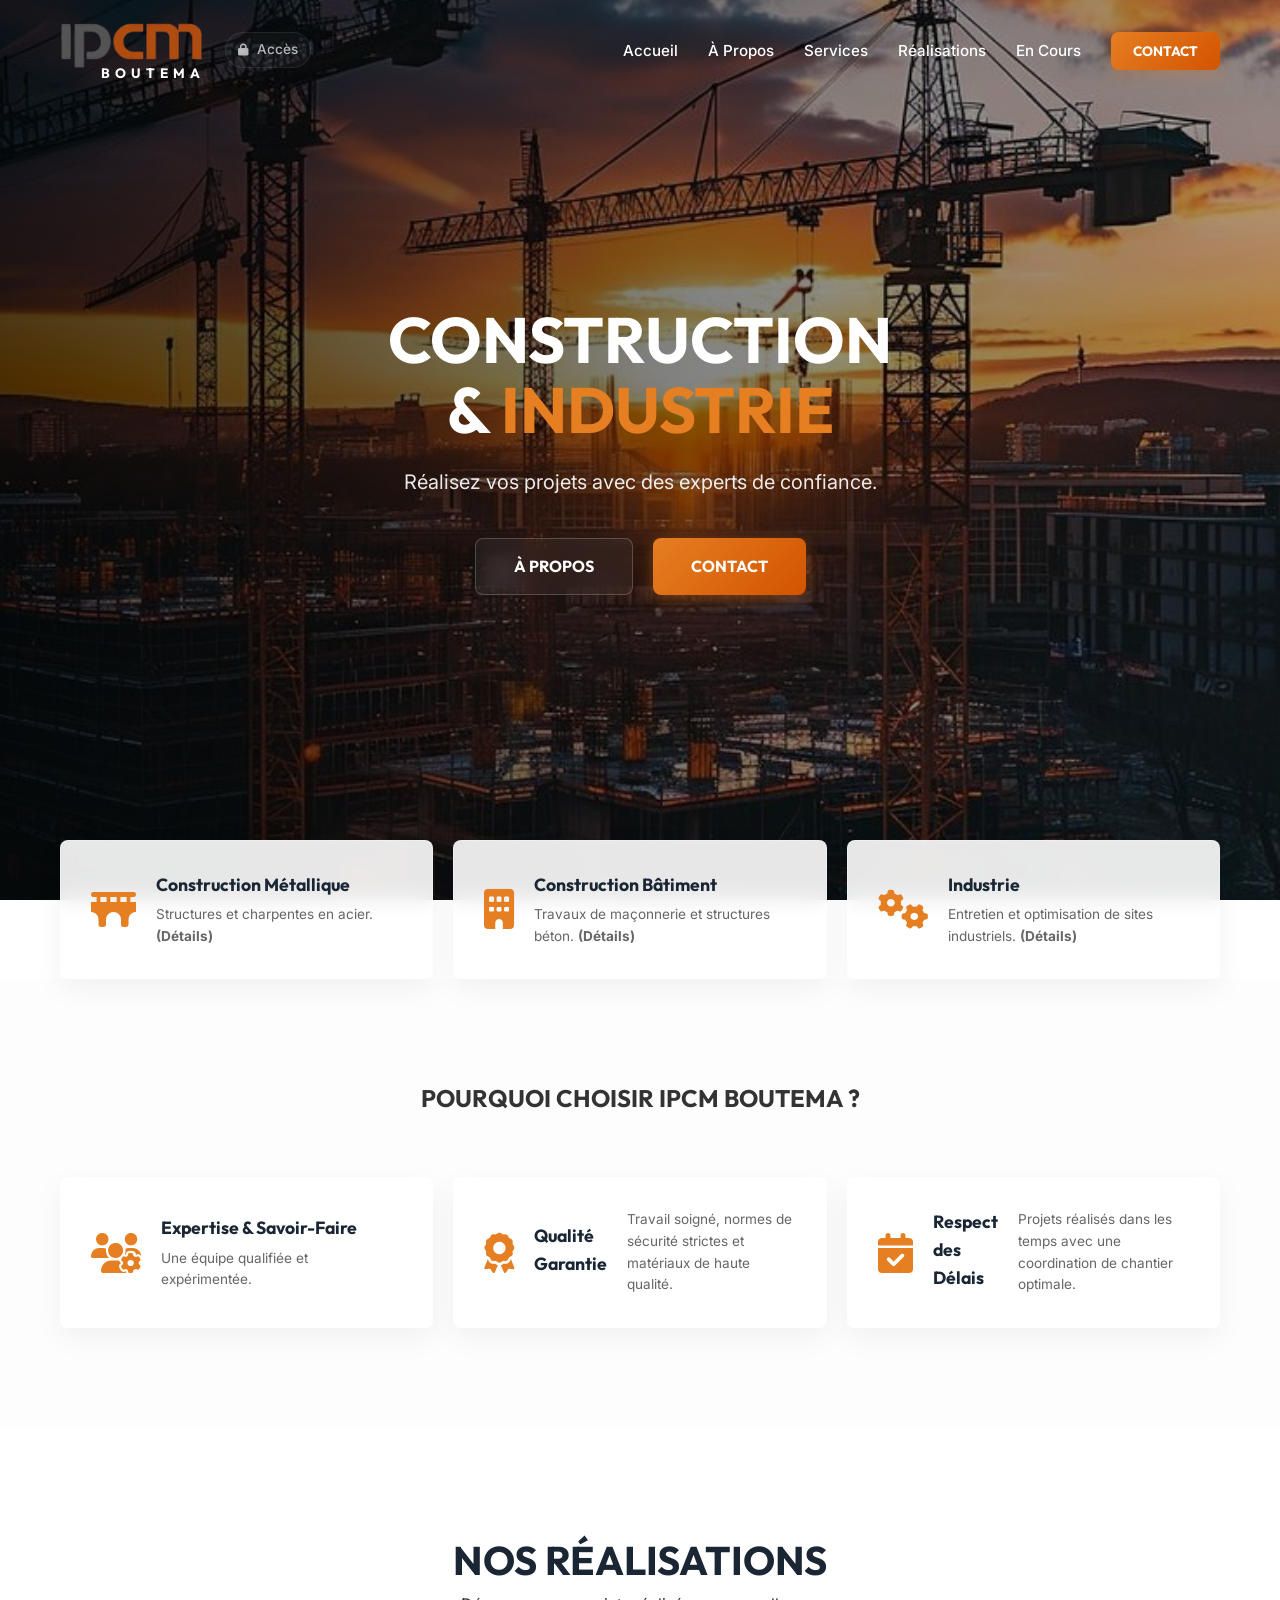
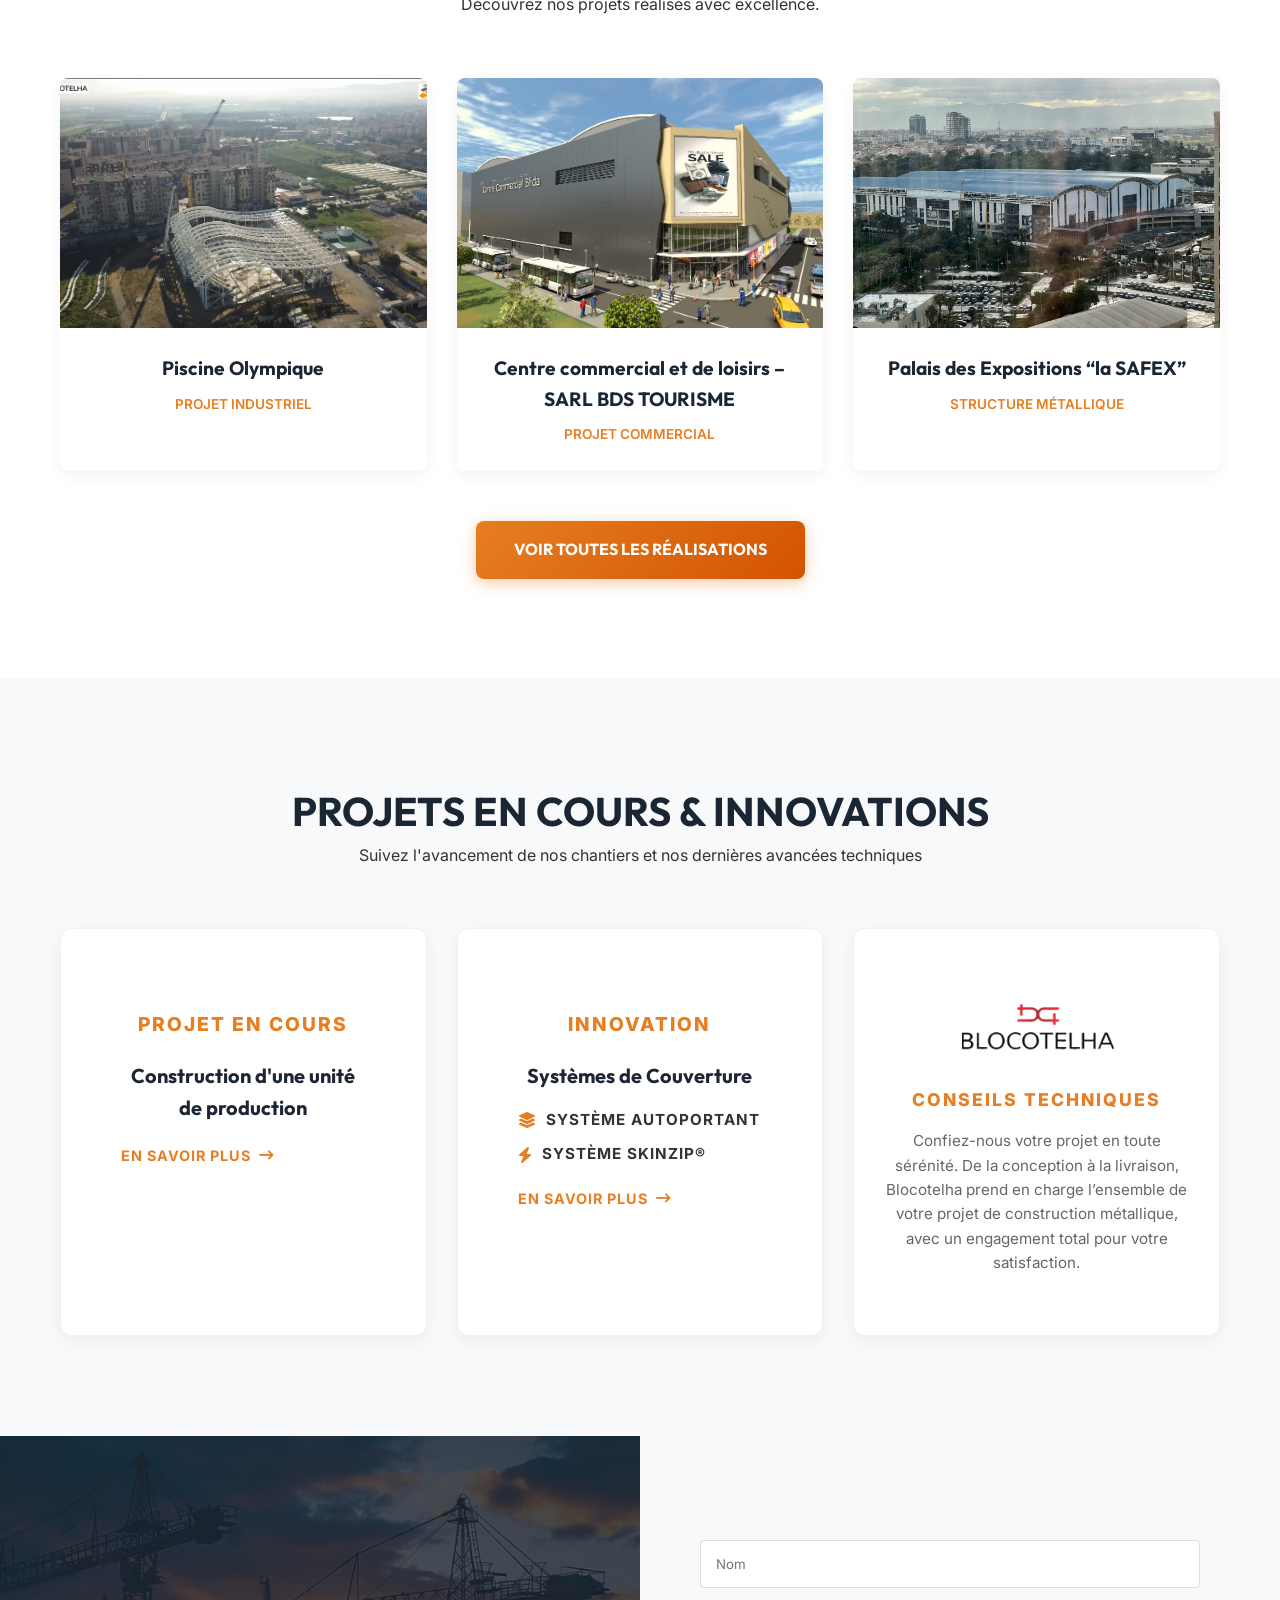
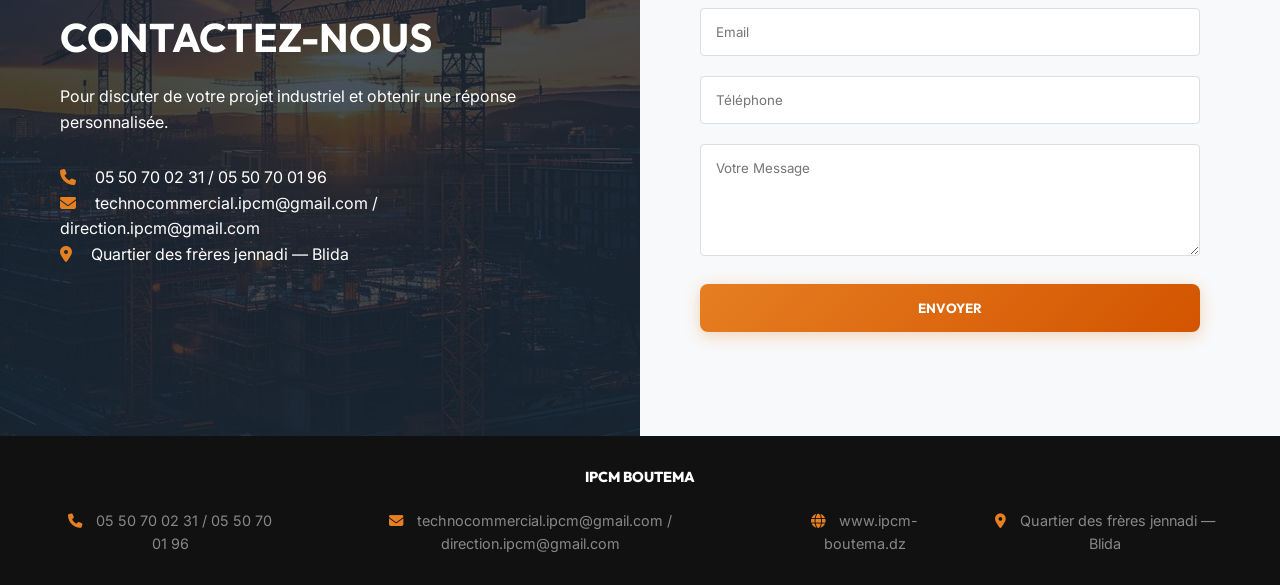
==== index.html @ 5ff9d95f "Add files via upload" ====
<!DOCTYPE html>
<html lang="fr">
<head>
    <meta charset="UTF-8">
    <meta name="viewport" content="width=device-width, initial-scale=1.0">
    <title>IPCM BOUTEMA | Construction Métallique & Industrie</title>
    <link rel="stylesheet" href="style.css">
    <link rel="stylesheet" href="modal.css">
    <link rel="stylesheet" href="https://cdnjs.cloudflare.com/ajax/libs/font-awesome/6.4.0/css/all.min.css">
</head>
<body>

    <!-- Header / Nav -->
    <nav id="navbar">
        <div class="container nav-container">
            <a href="#" class="logo">
                <img src="LOGO.png" alt="IPCM Logo">
                <span>BOUTEMA</span>
            </a>
            <a href="javascript:void(0)" id="nav-access-trigger" class="access-link-top">
                <i class="fa-solid fa-lock"></i> Accès
            </a>
            <ul class="nav-links">
                <li><a href="#home">Accueil</a></li>
                <li><a href="javascript:void(0)" id="nav-about-trigger">À Propos</a></li>
                <li><a href="#services">Services</a></li>
                <li><a href="#projects">Réalisations</a></li>
                <li><a href="#current-projects">En Cours</a></li>
                <li><a href="#contact" class="btn-contact">Contact</a></li>
            </ul>
            <div class="menu-toggle" style="display: none;">
                <i class="fa-solid fa-bars"></i>
            </div>
        </div>
    </nav>

    <!-- Hero Section -->
    <header class="hero" id="home" style="background-image: url('grues.jpg');">
        <div class="hero-overlay"></div>
        <div class="container">
            <div class="hero-content">
                <h1>CONSTRUCTION<br>& <span>INDUSTRIE</span></h1>
                <p>Réalisez vos projets avec des experts de confiance.</p>
                <div class="hero-btns">
                    <a href="#about" class="btn-secondary">À Propos</a>
                    <a href="#contact" class="btn-primary">Contact</a>
                </div>
            </div>
        </div>
    </header>

    <!-- Services Overlap Bar -->
    <section class="services-bar" id="services">
        <div class="container">
            <div class="services-grid">
                <div class="service-card" id="metal-trigger" style="cursor: pointer;">
                    <i class="fa-solid fa-bridge"></i>
                    <div>
                        <h3>Construction Métallique</h3>
                        <p>Structures et charpentes en acier. <strong>(Détails)</strong></p>
                    </div>
                </div>
                <div class="service-card" id="civil-trigger" style="cursor: pointer;">
                    <i class="fa-solid fa-building"></i>
                    <div>
                        <h3>Construction Bâtiment</h3>
                        <p>Travaux de maçonnerie et structures béton. <strong>(Détails)</strong></p>
                    </div>
                </div>
                <div class="service-card" id="maintenance-trigger" style="cursor: pointer;">
                    <i class="fa-solid fa-gears"></i>
                    <div>
                        <h3>Industrie</h3>
                        <p>Entretien et optimisation de sites industriels. <strong>(Détails)</strong></p>
                    </div>
                </div>
            </div>
        </div>
    </section>

    <!-- À Propos Section -->
    <section class="why-us" id="about">
        <div class="container">
            <h2 style="text-align: center; margin-bottom: 60px;">POURQUOI CHOISIR <span>IPCM BOUTEMA</span> ?</h2>
            
            <div class="why-grid">
                <div class="why-item">
                    <i class="fa-solid fa-users-gear"></i>
                    <div>
                        <h3>Expertise & Savoir-Faire</h3>
                        <p>Une équipe qualifiée et expérimentée.</p>
                    </div>
                </div>
                <div class="why-item">
                    <i class="fa-solid fa-award"></i>
                    <h3>Qualité Garantie</h3>
                    <p>Travail soigné, normes de sécurité strictes et matériaux de haute qualité.</p>
                </div>
                <div class="why-item">
                    <i class="fa-solid fa-calendar-check"></i>
                    <h3>Respect des Délais</h3>
                    <p>Projets réalisés dans les temps avec une coordination de chantier optimale.</p>
                </div>
            </div>
        </div>
    </section>

    <!-- Projects Section -->
    <section class="projects" id="projects">
        <div class="container">
            <div class="section-header">
                <h2>NOS RÉALISATIONS</h2>
                <p>Découvrez nos projets réalisés avec excellence.</p>
            </div>
            <div class="projects-grid">
                <div class="project-card" id="piscine-trigger" style="cursor: pointer;">
                    <div class="project-img">
                        <img src="(picine_olympique.jpg).png" alt="Piscine Olympique">
                    </div>
                    <div class="project-info">
                        <h3>Piscine Olympique</h3>
                        <p>PROJET INDUSTRIEL</p>
                    </div>
                </div>
                <div class="project-card" id="commercial-trigger" style="cursor: pointer;">
                    <div class="project-img">
                        <img src="WhatsApp Image 2026-04-15 at 11.08.59.jpeg" alt="Centre commercial et de loisirs">
                    </div>
                    <div class="project-info">
                        <h3>Centre commercial et de loisirs – SARL BDS TOURISME</h3>
                        <p>PROJET COMMERCIAL</p>
                    </div>
                </div>
                <div class="project-card" id="safex-trigger" style="cursor: pointer;">
                    <div class="project-img">
                        <img src="1.jpge;.jpg" alt="Palais des Expositions la SAFEX">
                    </div>
                    <div class="project-info">
                        <h3>Palais des Expositions “la SAFEX”</h3>
                        <p>STRUCTURE MÉTALLIQUE</p>
                    </div>
                </div>
            </div>
            <div style="text-align: center; margin-top: 40px;">
                <a href="#projects" class="btn-primary">Voir toutes les réalisations</a>
            </div>
        </div>
    </section>

    <!-- Current Projects & Innovation Section -->
    <section class="news" id="current-projects">
        <div class="container">
            <div class="section-header">
                <h2>PROJETS EN COURS & INNOVATIONS</h2>
                <p>Suivez l'avancement de nos chantiers et nos dernières avancées techniques</p>
            </div>
            
            <div class="news-grid">
                <article class="news-card" id="kharrouba-trigger" style="cursor: pointer;">
                    <div class="news-content">
                        <span class="news-category">Projet en Cours</span>
                        <h3>Construction d'une unité de production</h3>
                        <div style="margin-top: 20px; display: flex; align-items: center; gap: 8px; color: var(--accent); font-weight: 700; font-size: 0.9rem; text-transform: uppercase; letter-spacing: 1px;">
                            <span>En savoir plus</span>
                            <i class="fa-solid fa-arrow-right-long"></i>
                        </div>
                    </div>
                </article>

                <article class="news-card" id="innovation-trigger" style="cursor: pointer;" onclick="openModal('innovation-modal'); initInnovationSlideshow();">
                    <div class="news-content">
                        <span class="news-category">Innovation</span>
                        <h3>Systèmes de Couverture</h3>
                        <div style="margin-top: 16px; display: flex; flex-direction: column; gap: 10px;">
                            <div style="display: flex; align-items: center; gap: 10px;">
                                <i class="fa-solid fa-layer-group" style="color: var(--accent);"></i>
                                <span style="font-weight: 700; font-size: 0.95rem; text-transform: uppercase; letter-spacing: 1px;">Système Autoportant</span>
                            </div>
                            <div style="display: flex; align-items: center; gap: 10px;">
                                <i class="fa-solid fa-bolt" style="color: var(--accent);"></i>
                                <span style="font-weight: 700; font-size: 0.95rem; text-transform: uppercase; letter-spacing: 1px;">Système Skinzip®</span>
                            </div>
                        </div>
                        <div style="margin-top: 20px; display: flex; align-items: center; gap: 8px; color: var(--accent); font-weight: 700; font-size: 0.9rem; text-transform: uppercase; letter-spacing: 1px;">
                            <span>En savoir plus</span>
                            <i class="fa-solid fa-arrow-right-long"></i>
                        </div>
                    </div>
                </article>


                <article class="news-card">
                    <div class="news-content" style="padding: 20px 0;">
                        <div style="margin-bottom: 25px;">
                            <img src="BLOCOTELHA.png" alt="Blocotelha Logo" style="max-width: 160px; height: auto; display: block; margin: 0 auto;">
                        </div>
                        <span class="news-category" style="font-size: 1.1rem; margin-bottom: 15px;">Conseils techniques</span>
                        <p style="font-size: 0.95rem; line-height: 1.6; color: var(--text-muted); margin-bottom: 0;">Confiez-nous votre projet en toute sérénité. De la conception à la livraison, Blocotelha prend en charge l’ensemble de votre projet de construction métallique, avec un engagement total pour votre satisfaction.</p>
                    </div>
                </article>
            </div>
        </div>
    </section>

    <!-- Contact Section -->
    <section class="contact-section" id="contact">
        <div class="contact-left" style="background-image: url('grues.jpg');">
            <div class="contact-left-content">
                <h2>CONTACTEZ-NOUS</h2>
                <p>Pour discuter de votre projet industriel et obtenir une réponse personnalisée.</p>
                <div style="margin-top: 30px;">
                    <p><i class="fa-solid fa-phone" style="color: var(--accent); margin-right: 15px;"></i> 05 50 70 02 31 / 05 50 70 01 96</p>
                    <p><i class="fa-solid fa-envelope" style="color: var(--accent); margin-right: 15px;"></i> technocommercial.ipcm@gmail.com / direction.ipcm@gmail.com</p>
                    <p><i class="fa-solid fa-location-dot" style="color: var(--accent); margin-right: 15px;"></i> Quartier des frères jennadi — Blida</p>
                </div>
            </div>
        </div>
        <div class="contact-right">
            <form class="contact-form">
                <div class="form-group">
                    <input type="text" placeholder="Nom" required>
                </div>
                <div class="form-group">
                    <input type="email" placeholder="Email" required>
                </div>
                <div class="form-group">
                    <input type="text" placeholder="Téléphone" required>
                </div>
                <div class="form-group">
                    <textarea placeholder="Votre Message" rows="5" required></textarea>
                </div>
                <button type="submit" class="btn-submit">Envoyer</button>
            </form>
        </div>
    </section>

    <!-- Footer -->
    <footer>
        <div class="container">
            <div style="margin-bottom: 20px; font-weight: 800; font-family: 'Outfit'; color: var(--white);">IPCM BOUTEMA</div>
            <div class="footer-content">
                <span><i class="fa-solid fa-phone"></i> 05 50 70 02 31 / 05 50 70 01 96</span>
                <span><i class="fa-solid fa-envelope"></i> technocommercial.ipcm@gmail.com / direction.ipcm@gmail.com</span>
                <span><i class="fa-solid fa-globe"></i> www.ipcm-boutema.dz</span>
                <span><i class="fa-solid fa-location-dot"></i> Quartier des frères jennadi — Blida</span>
            </div>
        </div>
    </footer>

    <script src="script.js"></script>

    <!-- Modal À Propos -->
    <div id="about-modal" class="modal-overlay">
        <div class="modal-card immersive about-bg">
            <button class="modal-close">&times;</button>
            <div class="modal-body">
                <div class="about-container">
                    <div class="modal-header">
                        <h2>À PROPOS DE <span>L'ENTREPRISE</span></h2>
                    </div>
                    <div class="modal-text">
                        <p><strong>IPCM BOUTEMA</strong> est une entreprise spécialisée dans la construction métallique, le Béton Armé et l'industrie, créée par <strong>Abdelkader BOUTEMA</strong>.</p>
                        <p>Forts de l'expérience et des compétences de nos équipes hautement qualifiées, nous assurons la conception, la fabrication, la construction et l'installation de structures de différents types répondant aux standards les plus exigeants en matière de qualité, sécurité et respect des délais.</p>
                        <p>Notre approche repose sur la rigueur, le savoir-faire et l'innovation, permettant d'accompagner nos clients à chaque étape de leurs projets. IPCM BOUTEMA s'engage ainsi à fournir des solutions techniques fiables, personnalisées et durables, répondant aux besoins spécifiques de chaque chantier.</p>
                    </div>
                </div>
            </div>
        </div>
    </div>

    <!-- Modal Construction MÃ©tallique -->
    <div id="metal-modal" class="modal-overlay">
        <div class="modal-card immersive metal-bg">
            <button class="modal-close">&times;</button>
            <div class="modal-body">
                <div class="about-container">
                    <div class="modal-header">
                        <h2>CONSTRUCTION <span>MÉTALLIQUE</span></h2>
                    </div>
                    <div class="modal-text">
                        <p><strong>Structures Métalliques :</strong> Fabrication et montage de charpentes ordinaires, PRS, tubulaires et complexes de toutes portées.</p>
                        <p><strong>Couvertures Autoportantes :</strong> Fabrication et montage assurant une robustesse et une durabilité maximale, jusqu'à 30 mètres de portée.</p>
                        <p><strong>Expertise Montage :</strong> Installation de tous types de charpentes et couvertures (panneaux ordinaires, coupe-feu).</p>
                        <p><strong>Systèmes Spécifiques :</strong> Maîtrise du système SKINZIP® pour la couverture et les bardages adaptés à vos besoins.</p>
                        <p><strong>Salles Techniques :</strong> Construction de laboratoires, salles blanches et chambres froides (exigences sanitaires et techniques).</p>
                        <p><strong>Soudage & Assemblage :</strong> Soudeurs qualifiés (MIG, TIG, ...) et assemblage rigoureux selon les normes internationales.</p>
                    </div>
                </div>
            </div>
        </div>
    </div>

    <!-- Modal Génie Civil -->
    <div id="civil-modal" class="modal-overlay">
        <div class="modal-card immersive civil-bg">
            <button class="modal-close">&times;</button>
            <div class="modal-body">
                <div class="about-container">
                    <div class="modal-header">
                        <h2>CONSTRUCTION <span>BÂTIMENT</span></h2>
                    </div>
                    <div class="modal-text">
                        <p><strong>Béton armé et Maçonnerie :</strong> Coffrage, coulage de béton et renforts.</p>
                        <p><strong>Charpente et ossature :</strong> Structure bois ou métal.</p>
                        <p><strong>Pose de menuiseries :</strong> Fenêtres, portes et finitions extérieures.</p>
                        <p><strong>Revêtement :</strong> Expertise en sols, murs et plafonds.</p>
                        <p><strong>Normes :</strong> Parfaite maîtrise des normes de construction en vigueur (DTR, RPA).</p>
                    </div>
                </div>
            </div>
        </div>
    </div>

    <!-- Modal Maintenance -->
    <div id="maintenance-modal" class="modal-overlay">
        <div class="modal-card immersive maintenance-bg">
            <button class="modal-close">&times;</button>
            <div class="modal-body">
                <div class="about-container">
                    <div class="modal-header">
                        <h2><span>INDUSTRIE</span></h2>
                    </div>
                    <div class="modal-text">
                        <p><strong>Installation d'équipements :</strong> Mise en place et configuration de vos systèmes productifs.</p>
                        <p><strong>Tuyauterie / Soudure :</strong> Expertise complète en réseaux de fluides et assemblages spécialisés.</p>
                    </div>
                </div>
            </div>
        </div>
    </div>

    <!-- Modal Piscine Olympique -->
    <div id="piscine-modal" class="modal-overlay">
        <div class="modal-card immersive piscine-bg">
            <button class="modal-close">&times;</button>
            <div class="modal-body">
                <div class="about-container">
                    <div class="modal-header">
                        <h2>PISCINE <span>OLYMPIQUE</span></h2>
                    </div>

                    <div class="modal-text">
                        <div style="display: flex; justify-content: center; gap: 30px; margin-bottom: 40px; flex-wrap: wrap;">
                            <div style="background: rgba(255,255,255,0.05); padding: 15px 25px; border-radius: 12px; border: 1px solid rgba(255,255,255,0.1); min-width: 220px;">
                                <p style="margin: 0; font-size: 0.9rem; opacity: 0.7; text-transform: uppercase; letter-spacing: 1px;">Localisation</p>
                                <p style="margin: 5px 0 0; font-size: 1.1rem; font-weight: 600;"><i class="fa-solid fa-location-dot" style="color: var(--accent); margin-right: 10px;"></i> Rouiba, Alger</p>
                            </div>
                            <div style="background: rgba(255,255,255,0.05); padding: 15px 25px; border-radius: 12px; border: 1px solid rgba(255,255,255,0.1); min-width: 220px;">
                                <p style="margin: 0; font-size: 0.9rem; opacity: 0.7; text-transform: uppercase; letter-spacing: 1px;">Période</p>
                                <p style="margin: 5px 0 0; font-size: 1.1rem; font-weight: 600;"><i class="fa-solid fa-calendar-days" style="color: var(--accent); margin-right: 10px;"></i> 2023 — 2025</p>
                            </div>
                            <div style="background: rgba(255,255,255,0.05); padding: 15px 25px; border-radius: 12px; border: 1px solid rgba(255,255,255,0.1); min-width: 220px;">
                                <p style="margin: 0; font-size: 0.9rem; opacity: 0.7; text-transform: uppercase; letter-spacing: 1px;">Partenaire</p>
                                <p style="margin: 5px 0 0; font-size: 1.1rem; font-weight: 600;"><i class="fa-solid fa-handshake" style="color: var(--accent); margin-right: 10px;"></i> BLOCOTELHA</p>
                            </div>
                        </div>

                        <div style="text-align: left; background: rgba(0,0,0,0.2); padding: 35px; border-radius: 20px; border-left: 5px solid var(--accent); margin-bottom: 40px;">
                            <p style="font-size: 1.2rem; margin-bottom: 20px;">
                                Ce projet concerne la réalisation d'une <strong>piscine olympique</strong> dotée d'une structure mixte complexe.
                            </p>
                            <p>
                                L'architecture repose sur des <strong>poutres principales de type PRS</strong> (Profilés Reconstitués Soudés) avec des portées exceptionnelles atteignant <strong>65,5 mètres</strong>, offrant un espace intérieur vaste et sans poteaux intermédiaires.
                            </p>
                        </div>

                        <div style="display: grid; grid-template-columns: repeat(auto-fit, minmax(300px, 1fr)); gap: 30px; text-align: left;">
                            <div style="background: rgba(255,255,255,0.03); padding: 25px; border-radius: 15px; border: 1px solid rgba(255,255,255,0.05);">
                                <h3 style="color: var(--accent); margin-bottom: 20px; font-family: 'Outfit'; text-transform: uppercase; font-size: 1.1rem;"><i class="fa-solid fa-shield-virus"></i> Système de Couverture</h3>
                                <p style="margin-bottom: 15px; opacity: 0.9;">Conception en <strong>double peau isolée</strong> pour une performance thermique et acoustique maximale :</p>
                                <ul style="list-style: none; padding: 0;">
                                    <li style="margin-bottom: 10px; display: flex; align-items: center; gap: 10px;">
                                        <i class="fa-solid fa-circle-check" style="color: var(--accent);"></i> Pare-vapeur haute performance
                                    </li>
                                    <li style="margin-bottom: 10px; display: flex; align-items: center; gap: 10px;">
                                        <i class="fa-solid fa-circle-check" style="color: var(--accent);"></i> Isolation en laine de roche
                                    </li>
                                    <li style="display: flex; align-items: center; gap: 10px;">
                                        <i class="fa-solid fa-circle-check" style="color: var(--accent);"></i> Tôles de couverture BT114 et BT38
                                    </li>
                                </ul>
                            </div>
                            <div style="background: rgba(255,255,255,0.03); padding: 25px; border-radius: 15px; border: 1px solid rgba(255,255,255,0.05);">
                                <h3 style="color: var(--accent); margin-bottom: 20px; font-family: 'Outfit'; text-transform: uppercase; font-size: 1.1rem;"><i class="fa-solid fa-gauge-high"></i> Atouts Techniques</h3>
                                <ul style="list-style: none; padding: 0;">
                                    <li style="margin-bottom: 12px; display: flex; align-items: flex-start; gap: 10px;">
                                        <i class="fa-solid fa-wind" style="color: var(--accent); margin-top: 5px;"></i>
                                        <span>Résistance aux charges climatiques sévères</span>
                                    </li>
                                    <li style="margin-bottom: 12px; display: flex; align-items: flex-start; gap: 10px;">
                                        <i class="fa-solid fa-ear-deaf" style="color: var(--accent); margin-top: 5px;"></i>
                                        <span>Excellente absorption acoustique pour milieu humide</span>
                                    </li>
                                    <li style="display: flex; align-items: flex-start; gap: 10px;">
                                        <i class="fa-solid fa-microchip" style="color: var(--accent); margin-top: 5px;"></i>
                                        <span>Précision millimétrique du montage PRS</span>
                                    </li>
                                </ul>
                            </div>
                        </div>
                    </div>
                </div>
            </div>
        </div>
    </div>

    <!-- Modal Centre Commercial -->
    <div id="commercial-modal" class="modal-overlay">
        <div class="modal-card immersive commercial-bg">
            <button class="modal-close">&times;</button>
            <div class="modal-body">
                <div class="about-container">
                    <div class="modal-header">
                        <h2>Centre commercial et de loisirs – <span>SARL BDS TOURISME</span></h2>
                    </div>
                    <div class="modal-text">
                        
                        <div style="background: rgba(0,0,0,0.3); padding: 25px; border-radius: 15px; border-left: 4px solid var(--accent);">
                            <p><strong><i class="fa-solid fa-location-dot"></i> Localisation :</strong> à Beni Mered, Khazrouna (Wilaya de Blida).</p>
                            <p><strong><i class="fa-solid fa-calendar"></i> Période :</strong> 2024 jusqu’à Aujourd’hui.</p>
                            
                            <p style="margin-top: 20px;">Le Projet consiste en la fabrication et le montage d’une <strong>charpente métallique d’un tonnage global de 1 500 tonnes</strong>, réalisée sur une durée initiale de six (06) mois.</p>
                            
                            <p style="margin-top: 20px; color: var(--accent);"><strong>Des travaux complémentaires sont en cours d’exécution :</strong></p>
                            <ul style="list-style-type: none; padding-left: 15px; margin-bottom: 20px;">
                                <li style="margin-bottom: 8px;"><i class="fa-solid fa-plus-circle" style="color: var(--accent);"></i> Travaux d’extension de la structure.</li>
                                <li style="margin-bottom: 8px;"><i class="fa-solid fa-plus-circle" style="color: var(--accent);"></i> Intégration d’ascenseurs et de monte-charges.</li>
                                <li style="margin-bottom: 8px;"><i class="fa-solid fa-plus-circle" style="color: var(--accent);"></i> Réalisation des couvertures.</li>
                            </ul>
                            
                            <p>Le projet comprend également la construction de <strong>deux salles de jeux à deux niveaux</strong>, couvertes par des toitures autoportantes de portées respectives de 24m et 27m.</p>
                            
                            <p style="margin-top: 20px; font-style: italic; opacity: 0.9;">Ce système se distingue par l’absence de fermes traditionnelles, assurant ainsi une optimisation des volumes intérieurs et une réduction des éléments porteurs intermédiaires.</p>
                        </div>
                    </div>
                </div>
            </div>
        </div>
    </div>
    <script>
        // Navbar scroll effect
        window.addEventListener('scroll', function() {
            const nav = document.getElementById('navbar');
            if (window.scrollY > 50) {
                nav.classList.add('scrolled');
            } else {
                nav.classList.remove('scrolled');
            }
        });
    </script>

    <!-- Modal SAFEX (Palais des Expositions) -->
    <div id="safex-modal" class="modal-overlay">
        <div class="modal-card immersive safex-modal-card">
            <div class="slideshow-bg" id="safex-slideshow-bg"></div>
            <div class="slideshow-overlay"></div>
            <button class="modal-close">&times;</button>
            <button class="slide-btn slide-prev" id="safex-prev">&#8249;</button>
            <button class="slide-btn slide-next" id="safex-next">&#8250;</button>
            <div class="slide-indicators" id="safex-indicators"></div>
            <div class="modal-body">
                <div class="about-container">
                    <div class="modal-header">
                        <h2>PALAIS DES EXPOSITIONS<br><span>"LA SAFEX"</span></h2>
                    </div>
                    
                    <div class="modal-text">
                        <div style="display: flex; justify-content: center; gap: 40px; margin-bottom: 40px; flex-wrap: wrap;">
                            <div style="background: rgba(255,255,255,0.05); padding: 15px 25px; border-radius: 12px; border: 1px solid rgba(255,255,255,0.1); min-width: 200px;">
                                <p style="margin: 0; font-size: 0.9rem; opacity: 0.7; text-transform: uppercase; letter-spacing: 1px;">Localisation</p>
                                <p style="margin: 5px 0 0; font-size: 1.2rem; font-weight: 600;"><i class="fa-solid fa-location-dot" style="color: var(--accent); margin-right: 10px;"></i> Alger, Algérie</p>
                            </div>
                            <div style="background: rgba(255,255,255,0.05); padding: 15px 25px; border-radius: 12px; border: 1px solid rgba(255,255,255,0.1); min-width: 200px;">
                                <p style="margin: 0; font-size: 0.9rem; opacity: 0.7; text-transform: uppercase; letter-spacing: 1px;">Période</p>
                                <p style="margin: 5px 0 0; font-size: 1.2rem; font-weight: 600;"><i class="fa-solid fa-calendar-days" style="color: var(--accent); margin-right: 10px;"></i> Mai — Décembre 2026</p>
                            </div>
                        </div>

                        <p style="font-size: 1.4rem; line-height: 1.6; color: #fff; margin-bottom: 30px;">
                            Expertise technique en <strong>systèmes de couverture innovants</strong> pour structures de grande envergure.
                        </p>

                        <div style="text-align: left; background: rgba(0,0,0,0.2); padding: 35px; border-radius: 20px; border-left: 5px solid var(--accent); margin-bottom: 40px;">
                            <p style="margin-bottom: 20px;">
                                Ce projet d'envergure porte sur la mise en œuvre complète d’un système de couverture intégrant la solution <strong>SKINZIP® à joint debout</strong>, une technologie de pointe adaptée aux exigences architecturales les plus complexes.
                            </p>
                            <p style="margin-bottom: 20px;">
                                La particularité de cette réalisation réside dans l'utilisation de <strong>plaques métalliques profilées de grande longueur (plus de 60 mètres)</strong>, façonnées directement sur site. Ce procédé unique permet de supprimer toute jonction intermédiaire, garantissant ainsi une <strong>étanchéité absolue</strong> et une rapidité d'exécution optimale.
                            </p>
                            <p>
                                L’assemblage, réalisé par fermeture mécanique continue, repose sur des <strong>clips en aluminium</strong> fixés à la structure porteuse sans aucun perçage apparent. Le résultat offre un rendu esthétique pur, sans fixations visibles, alliant performance technique et élégance architecturale.
                            </p>
                        </div>

                        <div style="display: grid; grid-template-columns: repeat(auto-fit, minmax(300px, 1fr)); gap: 30px;">
                            <div style="background: rgba(255,255,255,0.03); padding: 25px; border-radius: 15px; border: 1px solid rgba(255,255,255,0.05);">
                                <h3 style="color: var(--accent); margin-bottom: 20px; font-family: 'Outfit'; text-transform: uppercase; font-size: 1.1rem;"><i class="fa-solid fa-layer-group"></i> Prestations Clés</h3>
                                <ul style="list-style: none; padding: 0;">
                                    <li style="margin-bottom: 12px; display: flex; align-items: flex-start; gap: 10px;">
                                        <i class="fa-solid fa-check" style="color: var(--accent); margin-top: 5px;"></i>
                                        <span>Fabrication et pose du système de couverture SKINZIPÂ®</span>
                                    </li>
                                    <li style="margin-bottom: 12px; display: flex; align-items: flex-start; gap: 10px;">
                                        <i class="fa-solid fa-check" style="color: var(--accent); margin-top: 5px;"></i>
                                        <span>Profilage des plaques de grande longueur sur site</span>
                                    </li>
                                    <li style="display: flex; align-items: flex-start; gap: 10px;">
                                        <i class="fa-solid fa-check" style="color: var(--accent); margin-top: 5px;"></i>
                                        <span>SystÃ¨me de fixation invisible haute sécurité</span>
                                    </li>
                                </ul>
                            </div>
                            <div style="background: rgba(255,255,255,0.03); padding: 25px; border-radius: 15px; border: 1px solid rgba(255,255,255,0.05);">
                                <h3 style="color: var(--accent); margin-bottom: 20px; font-family: 'Outfit'; text-transform: uppercase; font-size: 1.1rem;"><i class="fa-solid fa-shield-halved"></i> Performances</h3>
                                <ul style="list-style: none; padding: 0;">
                                    <li style="margin-bottom: 12px; display: flex; align-items: flex-start; gap: 10px;">
                                        <i class="fa-solid fa-temperature-arrow-down" style="color: var(--accent); margin-top: 5px;"></i>
                                        <span>Isolation thermique par laine de roche haute densité</span>
                                    </li>
                                    <li style="margin-bottom: 12px; display: flex; align-items: flex-start; gap: 10px;">
                                        <i class="fa-solid fa-volume-xmark" style="color: var(--accent); margin-top: 5px;"></i>
                                        <span>Correction acoustique intégrée</span>
                                    </li>
                                    <li style="display: flex; align-items: flex-start; gap: 10px;">
                                        <i class="fa-solid fa-clock" style="color: var(--accent); margin-top: 5px;"></i>
                                        <span>Durabilité accrue face aux intempéries extrêmes</span>
                                    </li>
                                </ul>
                            </div>
                        </div>

                        <p style="margin-top: 50px; font-style: italic; opacity: 0.6; font-size: 0.9rem;">
                            Un projet réalisé avec la rigueur et l'excellence technique signées IPCM BOUTEMA.
                        </p>
                    </div>
                </div>
            </div>
        </div>
    </div>
    <!-- Modal Kharrouba (Unité de Production) -->
    <div id="kharrouba-modal" class="modal-overlay">
        <div class="modal-card immersive kharrouba-modal-card">
            <div class="slideshow-bg" id="kharrouba-slideshow-bg"></div>
            <div class="slideshow-overlay"></div>
            <button class="modal-close" style="color: white;">&times;</button>
            <button class="slide-btn slide-prev" id="kharrouba-prev">&#8249;</button>
            <button class="slide-btn slide-next" id="kharrouba-next">&#8250;</button>
            <div class="slide-indicators" id="kharrouba-indicators"></div>
            <div class="modal-body">
                <div class="about-container">
                    <div class="modal-header">
                        <h2>CONSTRUCTION D'UNE<br><span>UNITÉ DE PRODUCTION</span></h2>
                    </div>
                    
                    <div class="modal-text">
                        <div style="display: flex; justify-content: center; gap: 40px; margin-bottom: 40px; flex-wrap: wrap;">
                            <div style="background: rgba(255,255,255,0.05); padding: 15px 25px; border-radius: 12px; border: 1px solid rgba(255,255,255,0.1); min-width: 200px;">
                                <p style="margin: 0; font-size: 0.9rem; opacity: 0.7; text-transform: uppercase; letter-spacing: 1px;">Localisation</p>
                                <p style="margin: 5px 0 0; font-size: 1.2rem; font-weight: 600;"><i class="fa-solid fa-location-dot" style="color: var(--accent); margin-right: 10px;"></i> Kharrouba, Boumerdès</p>
                            </div>
                            <div style="background: rgba(255,255,255,0.05); padding: 15px 25px; border-radius: 12px; border: 1px solid rgba(255,255,255,0.1); min-width: 200px;">
                                <p style="margin: 0; font-size: 0.9rem; opacity: 0.7; text-transform: uppercase; letter-spacing: 1px;">Type de Projet</p>
                                <p style="margin: 5px 0 0; font-size: 1.2rem; font-weight: 600;"><i class="fa-solid fa-industry" style="color: var(--accent); margin-right: 10px;"></i> Unité Industrielle</p>
                            </div>
                        </div>

                        <p style="font-size: 1.4rem; line-height: 1.6; color: #fff; margin-bottom: 30px;">
                            Une unité de production <strong>moderne et optimisée</strong> pour une efficacité maximale des flux.
                        </p>

                        <div style="text-align: left; background: rgba(0,0,0,0.2); padding: 35px; border-radius: 20px; border-left: 5px solid var(--accent); margin-bottom: 40px;">
                            <p style="margin-bottom: 20px;">
                                Ce projet se distingue par une <strong>structure de grande portée (36m)</strong>, offrant un espace de production vaste et dégagé. 
                            </p>
                            <p style="margin-bottom: 20px;">
                                L'aménagement inclut une <strong>mezzanine couvrant près de la moitié de la surface</strong> au sol, permettant de doubler la capacité opérationnelle sur une partie du bâtiment.
                            </p>
                            <p>
                                L'intégration d’un <strong>monte-charge central</strong> est un élément clé de la conception, facilitant la logistique verticale et améliorant significativement l’organisation des flux entre les différents niveaux.
                            </p>
                        </div>

                        <div style="display: grid; grid-template-columns: repeat(auto-fit, minmax(300px, 1fr)); gap: 30px;">
                            <div style="background: rgba(255,255,255,0.03); padding: 25px; border-radius: 15px; border: 1px solid rgba(255,255,255,0.05);">
                                <h3 style="color: var(--accent); margin-bottom: 20px; font-family: 'Outfit'; text-transform: uppercase; font-size: 1.1rem;"><i class="fa-solid fa-ruler-combined"></i> Caractéristiques</h3>
                                <ul style="list-style: none; padding: 0;">
                                    <li style="margin-bottom: 12px; display: flex; align-items: flex-start; gap: 10px;">
                                        <i class="fa-solid fa-check" style="color: var(--accent); margin-top: 5px;"></i>
                                        <span>Structure grande portée de 36m</span>
                                    </li>
                                    <li style="margin-bottom: 12px; display: flex; align-items: flex-start; gap: 10px;">
                                        <i class="fa-solid fa-check" style="color: var(--accent); margin-top: 5px;"></i>
                                        <span>Mezzanine industrielle à haute capacité</span>
                                    </li>
                                    <li style="display: flex; align-items: flex-start; gap: 10px;">
                                        <i class="fa-solid fa-check" style="color: var(--accent); margin-top: 5px;"></i>
                                        <span>Optimisation des flux logistiques</span>
                                    </li>
                                </ul>
                            </div>
                            <div style="background: rgba(255,255,255,0.03); padding: 25px; border-radius: 15px; border: 1px solid rgba(255,255,255,0.05);">
                                <h3 style="color: var(--accent); margin-bottom: 20px; font-family: 'Outfit'; text-transform: uppercase; font-size: 1.1rem;"><i class="fa-solid fa-elevator"></i> Équipements Clés</h3>
                                <ul style="list-style: none; padding: 0;">
                                    <li style="margin-bottom: 12px; display: flex; align-items: flex-start; gap: 10px;">
                                        <i class="fa-solid fa-check" style="color: var(--accent); margin-top: 5px;"></i>
                                        <span>Monte-charge industriel central</span>
                                    </li>
                                    <li style="margin-bottom: 12px; display: flex; align-items: flex-start; gap: 10px;">
                                        <i class="fa-solid fa-check" style="color: var(--accent); margin-top: 5px;"></i>
                                        <span>Bardage et couverture isolée</span>
                                    </li>
                                    <li style="display: flex; align-items: flex-start; gap: 10px;">
                                        <i class="fa-solid fa-check" style="color: var(--accent); margin-top: 5px;"></i>
                                        <span>Structure métallique certifiée</span>
                                    </li>
                                </ul>
                            </div>
                        </div>

                        <p style="margin-top: 50px; font-style: italic; opacity: 0.6; font-size: 0.9rem;">
                            Un projet en cours de réalisation par les équipes de IPCM BOUTEMA.
                        </p>
                    </div>
                </div>
            </div>
        </div>
    </div>

    <!-- Modal Innovation (Systèmes de Couverture) -->
    <div id="innovation-modal" class="modal-overlay">
        <div class="modal-card immersive innovation-modal-card">
            <div class="slideshow-bg" id="innovation-slideshow-bg"></div>
            <div class="slideshow-overlay"></div>
            <button class="modal-close" style="color: white;">&times;</button>
            <button class="slide-btn slide-prev" id="innovation-prev">&#8249;</button>
            <button class="slide-btn slide-next" id="innovation-next">&#8250;</button>
            <div class="slide-indicators" id="innovation-indicators"></div>
            <div class="modal-body">
                <div class="about-container">
                    <div class="modal-header">
                        <h2>SYSTÈMES DE <span>COUVERTURE</span><br>INNOVANTS</h2>
                    </div>
                    <div class="modal-text">

                        <div style="display: grid; grid-template-columns: repeat(auto-fit, minmax(280px, 1fr)); gap: 30px; text-align: left;">
                            <div style="background: rgba(255,255,255,0.05); padding: 30px; border-radius: 16px; border: 1px solid rgba(255,255,255,0.12); border-top: 4px solid var(--accent);">
                                <h3 style="color: var(--accent); font-family: 'Outfit'; text-transform: uppercase; margin-bottom: 15px; font-size: 1.1rem;"><i class="fa-solid fa-layer-group"></i> Système Autoportant</h3>
                                <p style="font-size: 0.97rem; line-height: 1.75; opacity: 0.9;">Offrez à vos projets une solution moderne et performante. Nos tuiles autoportantes, constituées de longs profilés métalliques continus, reposent uniquement sur leurs extrémités, garantissant robustesse et efficacité. Adaptable aux structures métalliques et au béton armé.</p>
                            </div>
                            <div style="background: rgba(255,255,255,0.05); padding: 30px; border-radius: 16px; border: 1px solid rgba(255,255,255,0.12); border-top: 4px solid var(--accent);">
                                <h3 style="color: var(--accent); font-family: 'Outfit'; text-transform: uppercase; margin-bottom: 15px; font-size: 1.1rem;"><i class="fa-solid fa-bolt"></i> Système Skinzip®</h3>
                                <p style="font-size: 0.97rem; line-height: 1.75; opacity: 0.9;">Panneaux profilés de grande longueur (jusqu'à 80m et plus), fabriqués sans discontinuité. Système de fixation avec raccord vertical et verrouillage mécanique continu sur clips en aluminium pour une durabilité exceptionnelle.</p>
                            </div>
                        </div>

                        <div style="background: rgba(0,0,0,0.28); padding: 35px; border-radius: 20px; border-left: 5px solid var(--accent); text-align: left;">
                            <h3 style="color: #fff; font-family: 'Outfit'; margin-bottom: 22px; font-size: 1.2rem; text-transform: uppercase;">
                                <i class="fa-solid fa-certificate" style="color: var(--accent); margin-right: 10px;"></i>Avantages Techniques
                            </h3>
                            <ul style="list-style: none; padding: 0; display: grid; grid-template-columns: repeat(auto-fit, minmax(220px, 1fr)); gap: 14px;">
                                <li style="display: flex; align-items: center; gap: 10px;"><i class="fa-solid fa-circle-check" style="color: var(--accent);"></i> Étanchéité absolue</li>
                                <li style="display: flex; align-items: center; gap: 10px;"><i class="fa-solid fa-circle-check" style="color: var(--accent);"></i> Fixation sans perçage apparent</li>
                                <li style="display: flex; align-items: center; gap: 10px;"><i class="fa-solid fa-circle-check" style="color: var(--accent);"></i> Grande portée jusqu'à 80m+</li>
                                <li style="display: flex; align-items: center; gap: 10px;"><i class="fa-solid fa-circle-check" style="color: var(--accent);"></i> Isolation thermique intégrée</li>
                                <li style="display: flex; align-items: center; gap: 10px;"><i class="fa-solid fa-circle-check" style="color: var(--accent);"></i> Pose rapide directement sur site</li>
                                <li style="display: flex; align-items: center; gap: 10px;"><i class="fa-solid fa-circle-check" style="color: var(--accent);"></i> Esthétique premium, finition soignée</li>
                            </ul>
                        </div>

                        <p style="margin-top: 20px; font-style: italic; opacity: 0.6; font-size: 0.9rem;">
                            Des solutions maîtrisées et réalisées avec l'excellence technique IPCM BOUTEMA.
                        </p>
                    </div>
                </div>
            </div>
        </div>
    </div>

    <!-- Modal Accès / Espace Client -->
    <div id="access-modal" class="modal-overlay">
        <div class="modal-card" style="max-width: 450px; background: #1a2634; color: white;">
            <button class="modal-close" style="color: white;">&times;</button>
            <div style="padding: 50px 40px; text-align: center;">
                <div style="width: 80px; height: 80px; background: rgba(230, 126, 34, 0.1); border-radius: 50%; display: flex; align-items: center; justify-content: center; margin: 0 auto 30px; border: 1px solid rgba(230, 126, 34, 0.3);">
                    <i class="fa-solid fa-user-shield" style="font-size: 2rem; color: var(--accent);"></i>
                </div>
                <h2 style="font-family: 'Outfit'; margin-bottom: 10px; text-transform: uppercase;">Espace Client</h2>
                <p style="opacity: 0.7; font-size: 0.9rem; margin-bottom: 30px;">Veuillez vous connecter pour accéder à vos documents de projet.</p>
                
                <form id="access-form" style="text-align: left;">
                    <div class="form-group" style="margin-bottom: 20px;">
                        <label style="display: block; font-size: 0.8rem; opacity: 0.7; margin-bottom: 8px; text-transform: uppercase;">Identifiant</label>
                        <input type="text" placeholder="Nom d'utilisateur ou Email" style="background: rgba(255,255,255,0.05); border: 1px solid rgba(255,255,255,0.1); color: white; padding: 15px; border-radius: 8px; width: 100%;">
                    </div>
                    <div class="form-group" style="margin-bottom: 30px;">
                        <label style="display: block; font-size: 0.8rem; opacity: 0.7; margin-bottom: 8px; text-transform: uppercase;">Mot de passe</label>
                        <input type="password" placeholder="••••••••" style="background: rgba(255,255,255,0.05); border: 1px solid rgba(255,255,255,0.1); color: white; padding: 15px; border-radius: 8px; width: 100%;">
                    </div>
                    <button type="submit" class="btn-primary" style="width: 100%; border: none; cursor: pointer;">Se Connecter</button>
                    <p style="text-align: center; margin-top: 20px; font-size: 0.8rem; opacity: 0.5;">Mot de passe oublié ? Contactez l'administration.</p>
                </form>
            </div>
        </div>
    </div>
    <!-- Modal Conseils Technique -->
    <div id="conseils-modal" class="modal-overlay">
        <div class="modal-card immersive" style="background: linear-gradient(135deg, #1a2634 0%, #111a24 100%); color: white;">
            <button class="modal-close" style="color: white; border-color: rgba(255,255,255,0.3);">&times;</button>
            <div class="modal-body" style="padding: 60px 20px;">
                <div class="about-container" style="text-align: center; max-width: 900px;">
                    <div style="margin-bottom: 40px; animation: fadeInDown 0.8s ease-out;">
                        <img src="BLOCOTELHA.png" alt="Blocotelha Logo" style="max-width: 300px; height: auto; filter: drop-shadow(0 5px 15px rgba(0,0,0,0.3));">
                    </div>
                    <div class="modal-header" style="margin-bottom: 30px; animation: fadeInUp 0.8s ease-out 0.2s; animation-fill-mode: both;">
                        <h2 style="font-size: 2.5rem; letter-spacing: 2px;">VOTRE PROJET EN TOUTE <span style="color: var(--accent);">SÉRÉNITÉ</span></h2>
                    </div>
                    <div class="modal-text" style="animation: fadeInUp 0.8s ease-out 0.4s; animation-fill-mode: both;">
                        <p style="font-size: 1.4rem; line-height: 1.8; color: rgba(255,255,255,0.95); font-weight: 400;">
                            Confiez-nous votre projet en toute sérénité. De la conception à la livraison, <strong style="color: var(--white); font-weight: 700;">Blocotelha</strong> prend en charge l’ensemble de votre projet de construction métallique, avec un engagement total pour votre satisfaction.
                        </p>
                    </div>
                    <div style="margin-top: 50px; animation: fadeInUp 0.8s ease-out 0.6s; animation-fill-mode: both;">
                        <a href="#contact" class="btn-primary" onclick="closeModal()">Nous Contacter</a>
                    </div>
                </div>
            </div>
        </div>
    </div>
</body>
</html>
---- style.css ----
/* 
    BÂTIR EXCELLENCE - DESIGN SYSTEM
    Modern, Premium, Professional
*/

@import url('https://fonts.googleapis.com/css2?family=Inter:wght@300;400;500;600;700;800&family=Outfit:wght@300;400;500;600;700;800&display=swap');

:root {
    --primary: #1a2634;
    --primary-light: #2c3e50;
    --accent: #e67e22;
    --accent-hover: #d35400;
    --text-main: #333333;
    --text-muted: #666666;
    --white: #ffffff;
    --bg-light: #f8f9fa;
    --transition: all 0.3s cubic-bezier(0.4, 0, 0.2, 1);
    --shadow: 0 10px 30px rgba(0,0,0,0.1);
}

* {
    margin: 0;
    padding: 0;
    box-sizing: border-box;
}

html {
    scroll-behavior: smooth;
}

body {
    font-family: 'Inter', sans-serif;
    color: var(--text-main);
    line-height: 1.6;
    background-color: var(--white);
    overflow-x: hidden;
}

h1, h2, h3, h4 {
    font-family: 'Outfit', sans-serif;
    font-weight: 700;
}

.container {
    max-width: 1200px;
    margin: 0 auto;
    padding: 0 20px;
}

/* NAVIGATION */
nav {
    position: absolute;
    top: 0;
    left: 0;
    width: 100%;
    z-index: 1000;
    padding: 20px 0;
    background: transparent;
    transition: var(--transition);
}

nav.scrolled {
    position: fixed;
    background: rgba(26, 38, 52, 0.95);
    backdrop-filter: blur(10px);
    padding: 15px 0;
    box-shadow: 0 2px 20px rgba(0,0,0,0.1);
}

.nav-container {
    display: flex;
    justify-content: space-between;
    align-items: center;
}

.logo {
    display: flex;
    flex-direction: column;
    align-items: flex-end;
    gap: 0;
    text-decoration: none;
    font-family: 'Outfit', sans-serif;
}

.logo img {
    height: 55px;
    display: block;
}

.logo span {
    color: var(--white);
    font-weight: 700;
    font-size: 0.85rem;
    text-transform: uppercase;
    font-family: 'Outfit', sans-serif;
    letter-spacing: 5px;
    line-height: 1;
    margin-left: 2px;
    margin-top: -8px;
}

.nav-links {
    display: flex;
    gap: 30px;
    list-style: none;
}

.nav-links a {
    text-decoration: none;
    color: var(--white);
    font-weight: 500;
    font-size: 0.95rem;
    position: relative;
    transition: var(--transition);
}

.nav-links a::after {
    content: '';
    position: absolute;
    bottom: -5px;
    left: 0;
    width: 0;
    height: 2px;
    background: var(--accent);
    transition: var(--transition);
}

.nav-links a:hover::after {
    width: 100%;
}

.btn-contact {
    background: linear-gradient(135deg, var(--accent) 0%, var(--accent-hover) 100%);
    color: var(--white) !important;
    padding: 10px 22px;
    border-radius: 8px;
    text-transform: uppercase;
    font-family: 'Outfit', sans-serif;
    font-size: 0.85rem !important;
    font-weight: 700 !important;
    transition: var(--transition);
    box-shadow: 0 4px 15px rgba(230, 126, 34, 0.3);
    border: none;
}

.btn-contact:hover {
    transform: scale(1.05);
    box-shadow: 0 6px 20px rgba(230, 126, 34, 0.5);
    filter: brightness(1.1);
}

/* HERO SECTION */
.hero {
    height: 100vh;
    background-size: cover;
    background-position: center;
    display: flex;
    align-items: center;
    position: relative;
    color: var(--white);
}

.hero-overlay {
    position: absolute;
    top: 0;
    left: 0;
    width: 100%;
    height: 100%;
    background: linear-gradient(90deg, rgba(0,0,0,0.7) 0%, rgba(0,0,0,0.3) 100%);
}

.hero-content {
    position: relative;
    z-index: 10;
    max-width: 800px;
    margin: 0 auto;
    text-align: center;
}

.hero h1 {
    font-size: 4rem;
    line-height: 1.1;
    margin-bottom: 20px;
    text-transform: uppercase;
}

.hero h1 span {
    color: var(--accent);
}

.hero p {
    font-size: 1.25rem;
    margin-bottom: 40px;
    opacity: 0.9;
}

.hero-btns {
    display: flex;
    justify-content: center;
    gap: 20px;
    margin-top: 30px;
}

.btn-primary {
    display: inline-block;
    background: linear-gradient(135deg, var(--accent) 0%, var(--accent-hover) 100%);
    color: var(--white);
    padding: 16px 38px;
    text-decoration: none;
    border-radius: 8px;
    font-family: 'Outfit', sans-serif;
    font-weight: 700;
    text-transform: uppercase;
    transition: var(--transition);
    box-shadow: 0 4px 15px rgba(230, 126, 34, 0.4);
    border: none;
}

.btn-primary:hover {
    transform: scale(1.05) translateY(-2px);
    box-shadow: 0 8px 25px rgba(230, 126, 34, 0.5);
    filter: brightness(1.1);
}

.btn-secondary {
    display: inline-block;
    background: rgba(255, 255, 255, 0.05);
    backdrop-filter: blur(10px);
    -webkit-backdrop-filter: blur(10px);
    color: var(--white);
    padding: 15px 38px;
    text-decoration: none;
    border-radius: 8px;
    font-family: 'Outfit', sans-serif;
    font-weight: 700;
    text-transform: uppercase;
    border: 1px solid rgba(255, 255, 255, 0.2);
    transition: var(--transition);
}

.btn-secondary:hover {
    background: rgba(255, 255, 255, 0.15);
    border-color: rgba(255, 255, 255, 0.4);
    transform: translateY(-2px);
    box-shadow: 0 8px 20px rgba(0, 0, 0, 0.2);
}

/* SERVICES OVERLAP BAR */
.services-bar {
    position: relative;
    margin-top: -60px;
    z-index: 20;
}

.services-grid {
    display: grid;
    grid-template-columns: repeat(3, 1fr);
    gap: 20px;
    background: transparent;
    border-radius: 8px;
}

.service-card {
    background: rgba(255, 255, 255, 0.9);
    backdrop-filter: blur(10px);
    padding: 30px;
    display: flex;
    align-items: center;
    gap: 20px;
    transition: var(--transition);
    cursor: pointer;
    border-radius: 8px;
    border: 1px solid rgba(255, 255, 255, 0.3);
    box-shadow: 0 10px 30px rgba(0,0,0,0.05);
}

.service-card:hover {
    background: var(--white);
    transform: translateY(-5px);
    box-shadow: 0 15px 40px rgba(0,0,0,0.1);
}

.service-card i {
    font-size: 2.5rem;
    color: var(--accent);
}

.service-card h3 {
    font-size: 1.1rem;
    margin-bottom: 5px;
    color: var(--primary);
}

.service-card p {
    font-size: 0.85rem;
    color: var(--text-muted);
}

/* WHY US SECTION */
.why-us {
    padding: 100px 0;
    background: #fdfdfd;
    color: var(--text-main);
}

.about-grid {
    display: grid;
    grid-template-columns: 1fr 1fr;
    gap: 60px;
    align-items: center;
    margin-bottom: 80px;
}

.about-text {
    text-align: left;
}

.about-text h2 {
    font-size: 2.5rem;
    margin-bottom: 30px;
    color: var(--primary);
    line-height: 1.2;
}

.about-text h2 span {
    color: var(--accent);
}

.about-text p {
    margin-bottom: 20px;
    font-size: 1.05rem;
    line-height: 1.8;
    color: var(--text-muted);
}

.about-image {
    position: relative;
    border-radius: 12px;
    overflow: hidden;
    box-shadow: var(--shadow);
}

.about-image img {
    width: 100%;
    height: 100%;
    object-fit: cover;
    display: block;
}

.about-image::after {
    content: '';
    position: absolute;
    top: 20px;
    right: 20px;
    bottom: 20px;
    left: 20px;
    border: 2px solid rgba(255, 255, 255, 0.3);
    border-radius: 8px;
    pointer-events: none;
}

.why-grid {
    display: grid;
    grid-template-columns: repeat(3, 1fr);
    gap: 20px;
}

.why-item {
    background: rgba(255, 255, 255, 0.9);
    backdrop-filter: blur(10px);
    -webkit-backdrop-filter: blur(10px);
    padding: 30px;
    display: flex;
    align-items: center;
    gap: 20px;
    transition: var(--transition);
    border-radius: 8px;
    border: 1px solid rgba(255, 255, 255, 0.3);
    box-shadow: 0 10px 30px rgba(0,0,0,0.05);
    text-align: left;
}

.why-item:hover {
    background: var(--white);
    transform: translateY(-5px);
    box-shadow: 0 15px 40px rgba(0,0,0,0.1);
}

.why-item i {
    font-size: 2.5rem;
    color: var(--accent);
    margin-bottom: 0;
}

.why-item h3 {
    font-size: 1.1rem;
    margin-bottom: 5px;
    color: var(--primary);
}

.why-item p {
    font-size: 0.85rem;
    color: var(--text-muted);
    opacity: 1;
}

/* REALISATIONS SECTION */
.projects {
    padding: 100px 0;
    background: var(--white);
}

.section-header {
    text-align: center;
    margin-bottom: 60px;
}

.section-header h2 {
    font-size: 2.5rem;
    color: var(--primary);
    text-transform: uppercase;
}

.projects-grid {
    display: grid;
    grid-template-columns: repeat(3, 1fr);
    gap: 30px;
    margin-bottom: 50px;
}

.project-card {
    background: var(--white);
    border-radius: 8px;
    overflow: hidden;
    box-shadow: 0 5px 15px rgba(0,0,0,0.05);
    transition: var(--transition);
}

.project-card:hover {
    transform: translateY(-10px);
    box-shadow: var(--shadow);
}

.project-img {
    height: 250px;
    overflow: hidden;
}

.project-img img {
    width: 100%;
    height: 100%;
    object-fit: cover;
    transition: var(--transition);
}

.project-card:hover .project-img img {
    transform: scale(1.1);
}

.project-info {
    padding: 25px;
    text-align: center;
}

.project-info h3 {
    font-size: 1.2rem;
    margin-bottom: 10px;
    color: var(--primary);
}

.project-info p {
    color: var(--accent);
    font-weight: 600;
    text-transform: uppercase;
    font-size: 0.85rem;
}

/* NEWS SECTION */
.news {
    padding: 100px 0;
    background: var(--bg-light);
}

.news-grid {
    display: grid;
    grid-template-columns: repeat(3, 1fr);
    gap: 30px;
}

.news-card {
    background: var(--white);
    padding: 40px 30px;
    border-radius: 12px;
    position: relative;
    box-shadow: 0 5px 15px rgba(0,0,0,0.05);
    transition: var(--transition);
    border: 1px solid rgba(0,0,0,0.05);
}

.news-card:hover {
    transform: translateY(-5px);
    box-shadow: 0 15px 40px rgba(0,0,0,0.1);
    border-color: var(--accent);
}

.news-date {
    position: absolute;
    top: -20px;
    left: 30px;
    background: var(--accent);
    color: var(--white);
    padding: 10px 15px;
    border-radius: 6px;
    font-weight: 800;
    font-family: 'Outfit', sans-serif;
    text-align: center;
    box-shadow: 0 5px 15px rgba(230, 126, 34, 0.3);
}

.news-date span {
    display: block;
    font-size: 1.2rem;
    line-height: 1;
}

.news-content {
    padding: 40px 30px;
    text-align: center;
}

.news-category {
    display: block;
    color: var(--accent);
    font-size: 1.2rem;
    font-weight: 800;
    text-transform: uppercase;
    letter-spacing: 2px;
    margin-bottom: 20px;
}

.news-content h3 {
    margin-top: 10px;
    margin-bottom: 15px;
    font-size: 1.25rem;
    color: var(--primary);
}

.news-content p {
    color: var(--text-muted);
    font-size: 0.95rem;
    margin-bottom: 20px;
}

.read-more {
    text-decoration: none;
    color: var(--accent);
    font-weight: 700;
    font-size: 0.9rem;
    text-transform: uppercase;
    display: inline-flex;
    align-items: center;
    gap: 8px;
    transition: var(--transition);
}

.read-more:hover {
    gap: 15px;
}

/* CONTACT SECTION */
.contact-section {
    display: flex;
    min-height: 600px;
}

.contact-left {
    flex: 1;
    background-size: cover;
    background-position: center;
    position: relative;
    padding: 100px 60px;
    display: flex;
    flex-direction: column;
    justify-content: center;
    color: var(--white);
}

.contact-left::before {
    content: '';
    position: absolute;
    top: 0;
    left: 0;
    width: 100%;
    height: 100%;
    background: rgba(26, 38, 52, 0.8);
}

.contact-left-content {
    position: relative;
    z-index: 5;
}

.contact-left-content h2 {
    font-size: 2.5rem;
    margin-bottom: 15px;
}

.contact-right {
    flex: 1;
    padding: 100px 60px;
    background: var(--bg-light);
    display: flex;
    align-items: center;
}

.contact-form {
    width: 100%;
    max-width: 500px;
}

.form-group {
    margin-bottom: 20px;
}

.form-group input, .form-group textarea {
    width: 100%;
    padding: 15px;
    border: 1px solid #ddd;
    border-radius: 4px;
    font-family: inherit;
    transition: var(--transition);
}

.form-group input:focus, .form-group textarea:focus {
    border-color: var(--accent);
    outline: none;
    box-shadow: 0 0 0 3px rgba(230, 126, 34, 0.1);
}

.btn-submit {
    width: 100%;
    background: linear-gradient(135deg, var(--accent) 0%, var(--accent-hover) 100%);
    color: var(--white);
    padding: 16px;
    border: none;
    border-radius: 8px;
    font-family: 'Outfit', sans-serif;
    font-weight: 700;
    text-transform: uppercase;
    cursor: pointer;
    transition: var(--transition);
    box-shadow: 0 4px 15px rgba(230, 126, 34, 0.3);
}

.btn-submit:hover {
    transform: translateY(-2px);
    box-shadow: 0 8px 25px rgba(230, 126, 34, 0.5);
    filter: brightness(1.1);
}

/* FOOTER */
footer {
    background: #111;
    color: #888;
    padding: 30px 0;
    text-align: center;
    font-size: 0.9rem;
}

.footer-content {
    display: flex;
    justify-content: center;
    gap: 40px;
}

.footer-content span i {
    color: var(--accent);
    margin-right: 10px;
}

/* RESPONSIVE */
@media (max-width: 992px) {
    .hero h1 { font-size: 3rem; }
    .about-grid { grid-template-columns: 1fr; gap: 40px; }
    .about-text { text-align: center; }
    .why-grid, .projects-grid, .news-grid { grid-template-columns: repeat(2, 1fr); }
    .contact-section { flex-direction: column; }
}

@media (max-width: 768px) {
    .nav-links { display: none; }
    .services-grid { grid-template-columns: 1fr; }
    .why-grid, .projects-grid, .news-grid { grid-template-columns: 1fr; }
    .hero h1 { font-size: 2.5rem; }
    .hero-btns { flex-direction: column; width: 100%; }
    .btn-primary, .btn-secondary { width: 100%; text-align: center; }
}

/* Access Link Top (Left Side) */
.access-link-top {
    margin-right: auto;
    margin-left: 20px;
    color: var(--white);
    text-decoration: none;
    font-size: 0.85rem;
    font-weight: 500;
    opacity: 0.7;
    transition: all 0.3s ease;
    display: flex;
    align-items: center;
    gap: 8px;
    background: rgba(255, 255, 255, 0.05);
    padding: 6px 12px;
    border-radius: 20px;
    border: 1px solid rgba(255, 255, 255, 0.1);
}

.access-link-top:hover {
    opacity: 1;
    background: rgba(255, 255, 255, 0.1);
    color: var(--accent);
    border-color: var(--accent);
}

.access-link-top i {
    font-size: 0.75rem;
}

@media (max-width: 768px) {
    .access-link-top {
        display: none; /* Cache sur mobile */
    }
}
---- modal.css ----
/* 
    IPCM BOUTEMA - MODAL SYSTEM
    Sleek, Premium, Interactive
*/

.modal-overlay {
    position: fixed;
    top: 0;
    left: 0;
    width: 100%;
    height: 100%;
    background: rgba(17, 24, 39, 0.85);
    backdrop-filter: blur(8px);
    -webkit-backdrop-filter: blur(8px);
    display: flex;
    justify-content: center;
    align-items: center;
    z-index: 10000;
    opacity: 0;
    visibility: hidden;
    transition: all 0.4s cubic-bezier(0.4, 0, 0.2, 1);
}

.modal-overlay.active {
    opacity: 1;
    visibility: visible;
}

.modal-card {
    background: #ffffff;
    width: 90%;
    max-width: 900px;
    max-height: 85vh;
    border-radius: 16px;
    position: relative;
    box-shadow: 0 25px 50px -12px rgba(0, 0, 0, 0.5);
    transform: translateY(30px) scale(0.95);
    transition: all 0.5s cubic-bezier(0.34, 1.56, 0.64, 1);
    overflow: hidden;
    display: flex;
    flex-direction: column;
}

.modal-card.immersive {
    width: 100vw;
    height: 100vh;
    max-width: none;
    max-height: none;
    border-radius: 0;
    background-size: cover;
    background-position: center;
    color: #ffffff;
    overflow-y: auto; /* Permet de faire défiler le texte */
}

.modal-card.immersive.about-bg {
    background-image: linear-gradient(rgba(0,0,0,0.85), rgba(0,0,0,0.85)), url('inginieur.jpg.jpeg');
}

.modal-card.immersive.metal-bg {
    background-image: linear-gradient(rgba(0,0,0,0.85), rgba(0,0,0,0.85)), url('IMG_20241217_152132.jpg');
}

.modal-card.immersive.civil-bg {
    background-image: linear-gradient(rgba(0,0,0,0.85), rgba(0,0,0,0.85)), url('3.jpeg');
}

.modal-card.immersive.maintenance-bg {
    background-image: linear-gradient(rgba(0,0,0,0.85), rgba(0,0,0,0.85)), url('2.jpeg.jpeg');
}

.modal-card.immersive.piscine-bg {
    animation: backgroundSlideshow 20s infinite;
    background-size: cover;
    background-position: center;
    color: #ffffff;
}

.modal-card.immersive.piscine-bg {
    animation: backgroundSlideshow 30s infinite;
}

.modal-card.immersive.commercial-bg {
    animation: commercialSlideshow 20s infinite;
}

@keyframes backgroundSlideshow {
    0%, 15% { background-image: linear-gradient(rgba(0,0,0,0.8), rgba(0,0,0,0.8)), url('WhatsApp Image 2024-05-15 à 19.17.39_9585be7e.jpg'); }
    20%, 35% { background-image: linear-gradient(rgba(0,0,0,0.8), rgba(0,0,0,0.8)), url('WhatsApp Image 2024-05-15 à 19.22.32_b68389ae.jpg'); }
    40%, 55% { background-image: linear-gradient(rgba(0,0,0,0.8), rgba(0,0,0,0.8)), url('WhatsApp Image 2024-05-15 à 19.29.10_e74edbcd.jpg'); }
    60%, 75% { background-image: linear-gradient(rgba(0,0,0,0.8), rgba(0,0,0,0.8)), url('WhatsApp Image 2024-06-01 à 14.51.56_cc8b55c5.jpg'); }
    80%, 95% { background-image: linear-gradient(rgba(0,0,0,0.8), rgba(0,0,0,0.8)), url('WhatsApp Image 2024-06-01 à 14.52.06_10f5b7e3.jpg'); }
    100% { background-image: linear-gradient(rgba(0,0,0,0.8), rgba(0,0,0,0.8)), url('WhatsApp Image 2024-05-15 à 19.17.39_9585be7e.jpg'); }
}

@keyframes commercialSlideshow {
    0%, 28% { background-image: linear-gradient(rgba(0,0,0,0.8), rgba(0,0,0,0.8)), url('WhatsApp Image 2024-12-17 à 15.53.31_e17f24d2.jpg'); }
    33%, 61% { background-image: linear-gradient(rgba(0,0,0,0.8), rgba(0,0,0,0.8)), url('WhatsApp Image 2024-12-17 à 15.53.32_b9bef4ad.jpg'); }
    66%, 95% { background-image: linear-gradient(rgba(0,0,0,0.8), rgba(0,0,0,0.8)), url('WhatsApp Image 2025-01-01 à 19.07.30_2624be68.jpg'); }
    100% { background-image: linear-gradient(rgba(0,0,0,0.8), rgba(0,0,0,0.8)), url('WhatsApp Image 2024-12-17 à 15.53.31_e17f24d2.jpg'); }
}

.modal-overlay.active .modal-card {
    transform: translateY(0) scale(1);
}

.modal-close {
    position: absolute;
    top: 30px;
    right: 30px;
    font-size: 2.5rem;
    color: #ffffff;
    background: rgba(255,255,255,0.1);
    backdrop-filter: blur(5px);
    border: 1px solid rgba(255,255,255,0.2);
    width: 60px;
    height: 60px;
    border-radius: 50%;
    cursor: pointer;
    display: flex;
    justify-content: center;
    align-items: center;
    z-index: 101;
    transition: all 0.2s;
}

.modal-close:hover {
    background: var(--accent);
    color: #ffffff;
    transform: rotate(90deg);
}

.modal-content {
    padding: 0;
    overflow-y: auto;
}

.about-container {
    max-width: 800px;
    margin: 0 auto;
    padding: 40px;
}

.modal-header {
    margin-bottom: 40px;
    text-align: center;
}

.modal-header h2 {
    font-size: 3rem;
    font-family: 'Outfit', sans-serif;
    color: #ffffff;
    text-transform: uppercase;
}

.modal-header h2 span {
    color: var(--accent);
}

.modal-body {
    padding: 100px 20px;
    display: flex;
    justify-content: center;
    align-items: flex-start; /* Aligne le contenu par le haut */
    min-height: 100%;
}

.modal-text {
    display: flex;
    flex-direction: column;
    gap: 30px;
    text-align: center;
}

.modal-text p {
    font-size: 1.25rem;
    line-height: 1.8;
    color: rgba(255,255,255,0.9);
}

.modal-text p strong {
    color: #ffffff;
}

/* RESPONSIVE MODAL */
@media (max-width: 768px) {
    .modal-header h2 {
        font-size: 2rem;
    }
    
    .modal-body {
        padding: 60px 20px;
    }
    
    .about-container {
        padding: 20px;
    }
    
    .modal-text p {
        font-size: 1.1rem;
    }
    
    .modal-close {
        top: 15px;
        right: 15px;
        width: 50px;
        height: 50px;
        font-size: 2rem;
    }
}

/* SPLIT LAYOUT MODAL */
.modal-card.split-layout {
    width: 100vw;
    height: 100vh;
    max-width: none; /* Occupe tout l'écran */
    max-height: none;
    background: #ffffff;
    border-radius: 0; /* Pas de coins arrondis en plein écran */
    color: #374151;
    overflow-y: auto; 
    overflow-x: hidden;
    position: relative;
    padding: 0;
}

/* Custom minimal scrollbar on the modal itself */
.modal-card.split-layout::-webkit-scrollbar {
    width: 10px;
}
.modal-card.split-layout::-webkit-scrollbar-thumb {
    background-color: #cbd5e1;
    border-radius: 5px;
}

.split-wrapper {
    display: flex;
    flex-direction: row;
    gap: 50px;
    padding: 60px 50px; /* Espace généreux autour du contenu */
    max-width: 1600px;
    margin: 0 auto;
    min-height: 100vh;
}

.split-left {
    flex: 1.2;
    background: #ffffff;
    display: flex;
    flex-direction: column;
    gap: 20px;
}

.split-left img {
    width: 100%;
    border-radius: 8px;
    display: block;
}

.split-right {
    flex: 1;
    display: flex;
    flex-direction: column;
    justify-content: flex-start;
    text-align: left;
    position: relative;
    font-family: inherit;
    padding-top: 10px;
}

.split-right p {
    color: #4b5563;
    font-size: 1.15rem; /* Ajusté pour le plein écran */
    line-height: 1.8;
    margin-bottom: 25px;
}

.split-right p strong {
    color: #111827;
}

.split-right ul {
    margin-bottom: 30px;
    margin-left: 20px;
    color: #4b5563;
    font-size: 1.15rem;
    line-height: 1.9;
}

/* Modals close button for split layout */
.modal-card.split-layout .modal-close {
    position: absolute;
    top: 20px;
    right: 20px;
    background: #4b5563;
    color: #ffffff;
    border: none;
    border-radius: 50%;
    width: 36px;
    height: 36px;
    font-size: 1.5rem;
    display: flex;
    align-items: center;
    justify-content: center;
    cursor: pointer;
    transition: background 0.2s;
    z-index: 100;
}

.modal-card.split-layout .modal-close:hover {
    background: #374151;
    transform: none;
}

@media (max-width: 992px) {
    .modal-card.split-layout {
        flex-direction: column;
        padding: 15px;
    }
    .split-left {
        flex: none;
        height: 40%;
        padding-right: 0;
    }
    .split-right {
        flex: none;
        height: 60%;
        padding: 20px;
    }
}


/* ===== JAVASCRIPT SLIDESHOW SYSTEM (SAFEX) ===== */

.safex-modal-card, .kharrouba-modal-card, .innovation-modal-card {
    position: relative;
    overflow: hidden;
    color: #ffffff;
    width: 100vw;
    height: 100vh;
    max-width: none;
    max-height: none;
    border-radius: 0;
    background: #0a0a0a;
}

.slideshow-bg {
    position: absolute;
    top: 0;
    left: 0;
    width: 100%;
    height: 100%;
    background-size: cover;
    background-position: center;
    transition: background-image 0.8s ease-in-out;
    z-index: 0;
}

.slideshow-overlay {
    position: absolute;
    top: 0;
    left: 0;
    width: 100%;
    height: 100%;
    background: linear-gradient(to bottom, rgba(0,0,0,0.72) 0%, rgba(0,0,0,0.45) 50%, rgba(0,0,0,0.80) 100%);
    z-index: 1;
}

.safex-modal-card .modal-body, .kharrouba-modal-card .modal-body, .innovation-modal-card .modal-body {
    position: relative;
    z-index: 2;
    height: 100%;
    overflow-y: auto;
}

/* Custom scrollbar for Safex modal text */
.safex-modal-card .modal-body::-webkit-scrollbar {
    width: 8px;
}
.safex-modal-card .modal-body::-webkit-scrollbar-thumb {
    background-color: rgba(255, 255, 255, 0.4);
    border-radius: 4px;
}
.safex-modal-card .modal-body::-webkit-scrollbar-track {
    background: transparent;
}

.safex-modal-card .modal-close, .innovation-modal-card .modal-close {
    position: absolute;
    z-index: 10;
}

/* Slideshow navigation arrows */
.slide-btn {
    position: absolute;
    top: 50%;
    transform: translateY(-50%);
    background: rgba(255,255,255,0.12);
    backdrop-filter: blur(10px);
    -webkit-backdrop-filter: blur(10px);
    border: 1px solid rgba(255,255,255,0.25);
    color: #ffffff;
    font-size: 2.5rem;
    width: 58px;
    height: 58px;
    border-radius: 50%;
    cursor: pointer;
    display: flex;
    align-items: center;
    justify-content: center;
    z-index: 10;
    transition: all 0.3s ease;
    line-height: 1;
    padding-bottom: 3px;
}

.slide-btn:hover {
    background: var(--accent, #e63946);
    border-color: var(--accent, #e63946);
    transform: translateY(-50%) scale(1.12);
    box-shadow: 0 0 20px rgba(230, 57, 70, 0.4);
}

.slide-prev { left: 28px; }
.slide-next { right: 28px; }

/* Slide indicators dots */
.slide-indicators {
    position: absolute;
    bottom: 28px;
    left: 50%;
    transform: translateX(-50%);
    display: flex;
    gap: 10px;
    z-index: 10;
}

.slide-dot {
    width: 10px;
    height: 10px;
    border-radius: 50%;
    background: rgba(255,255,255,0.35);
    cursor: pointer;
    transition: all 0.3s ease;
    border: none;
    padding: 0;
    outline: none;
}

.slide-dot.active {
    background: var(--accent, #e63946);
    transform: scale(1.5);
    box-shadow: 0 0 8px rgba(230, 57, 70, 0.6);
}

@media (max-width: 768px) {
    .slide-btn {
        width: 42px;
        height: 42px;
        font-size: 1.8rem;
    }
    .slide-prev { left: 12px; }
    .slide-next { right: 12px; }
}
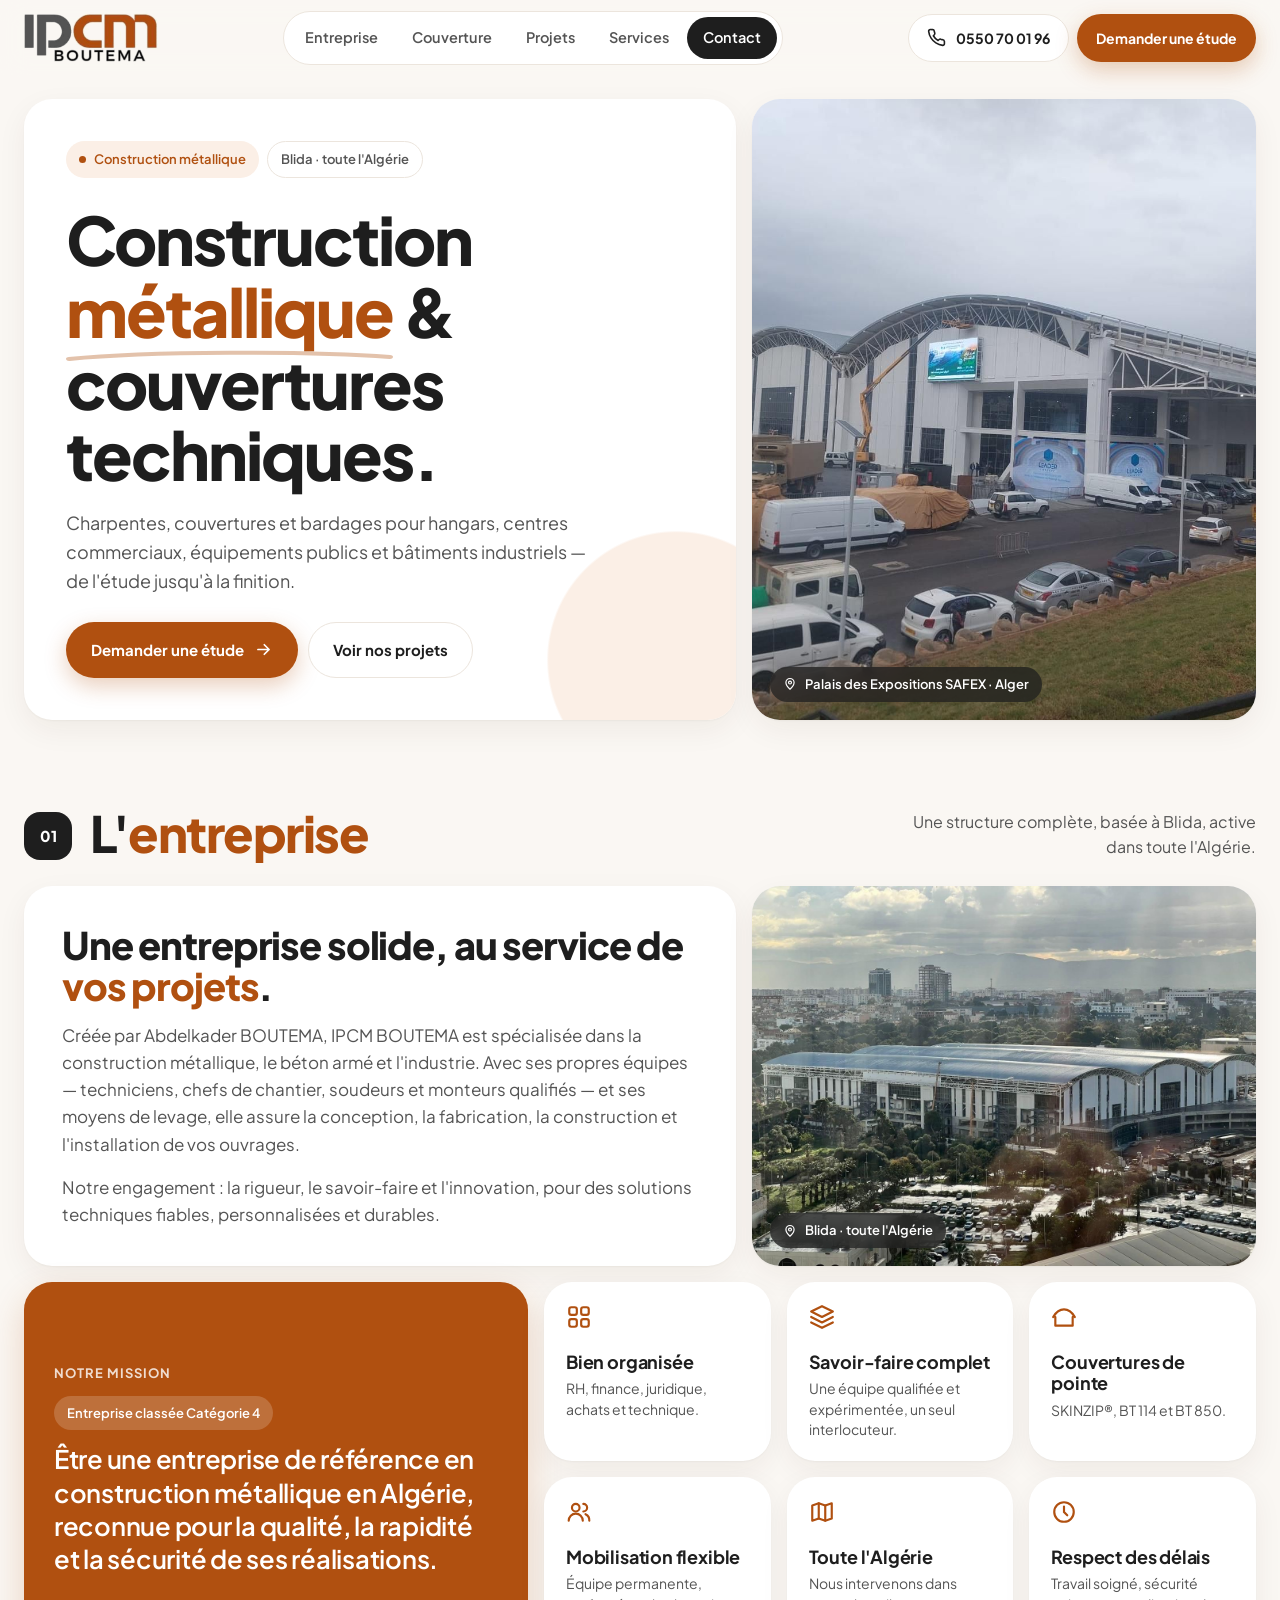
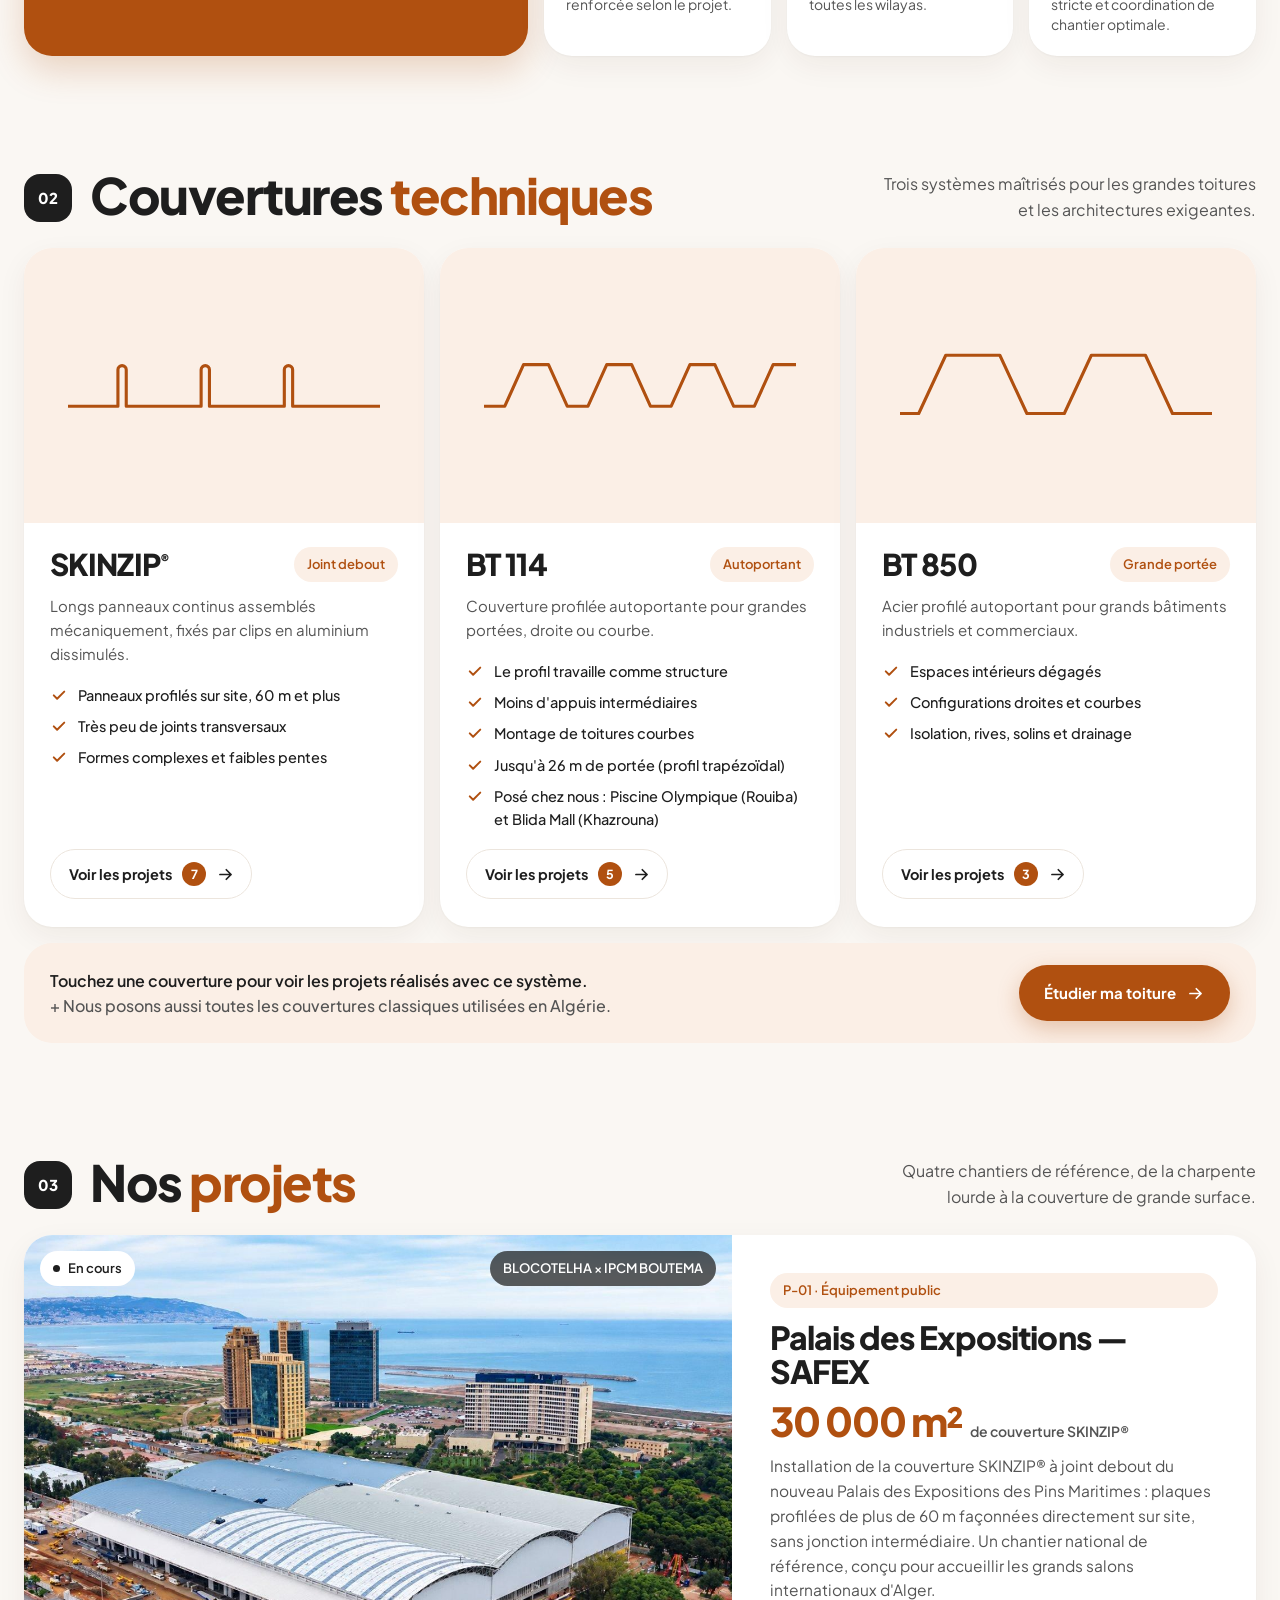
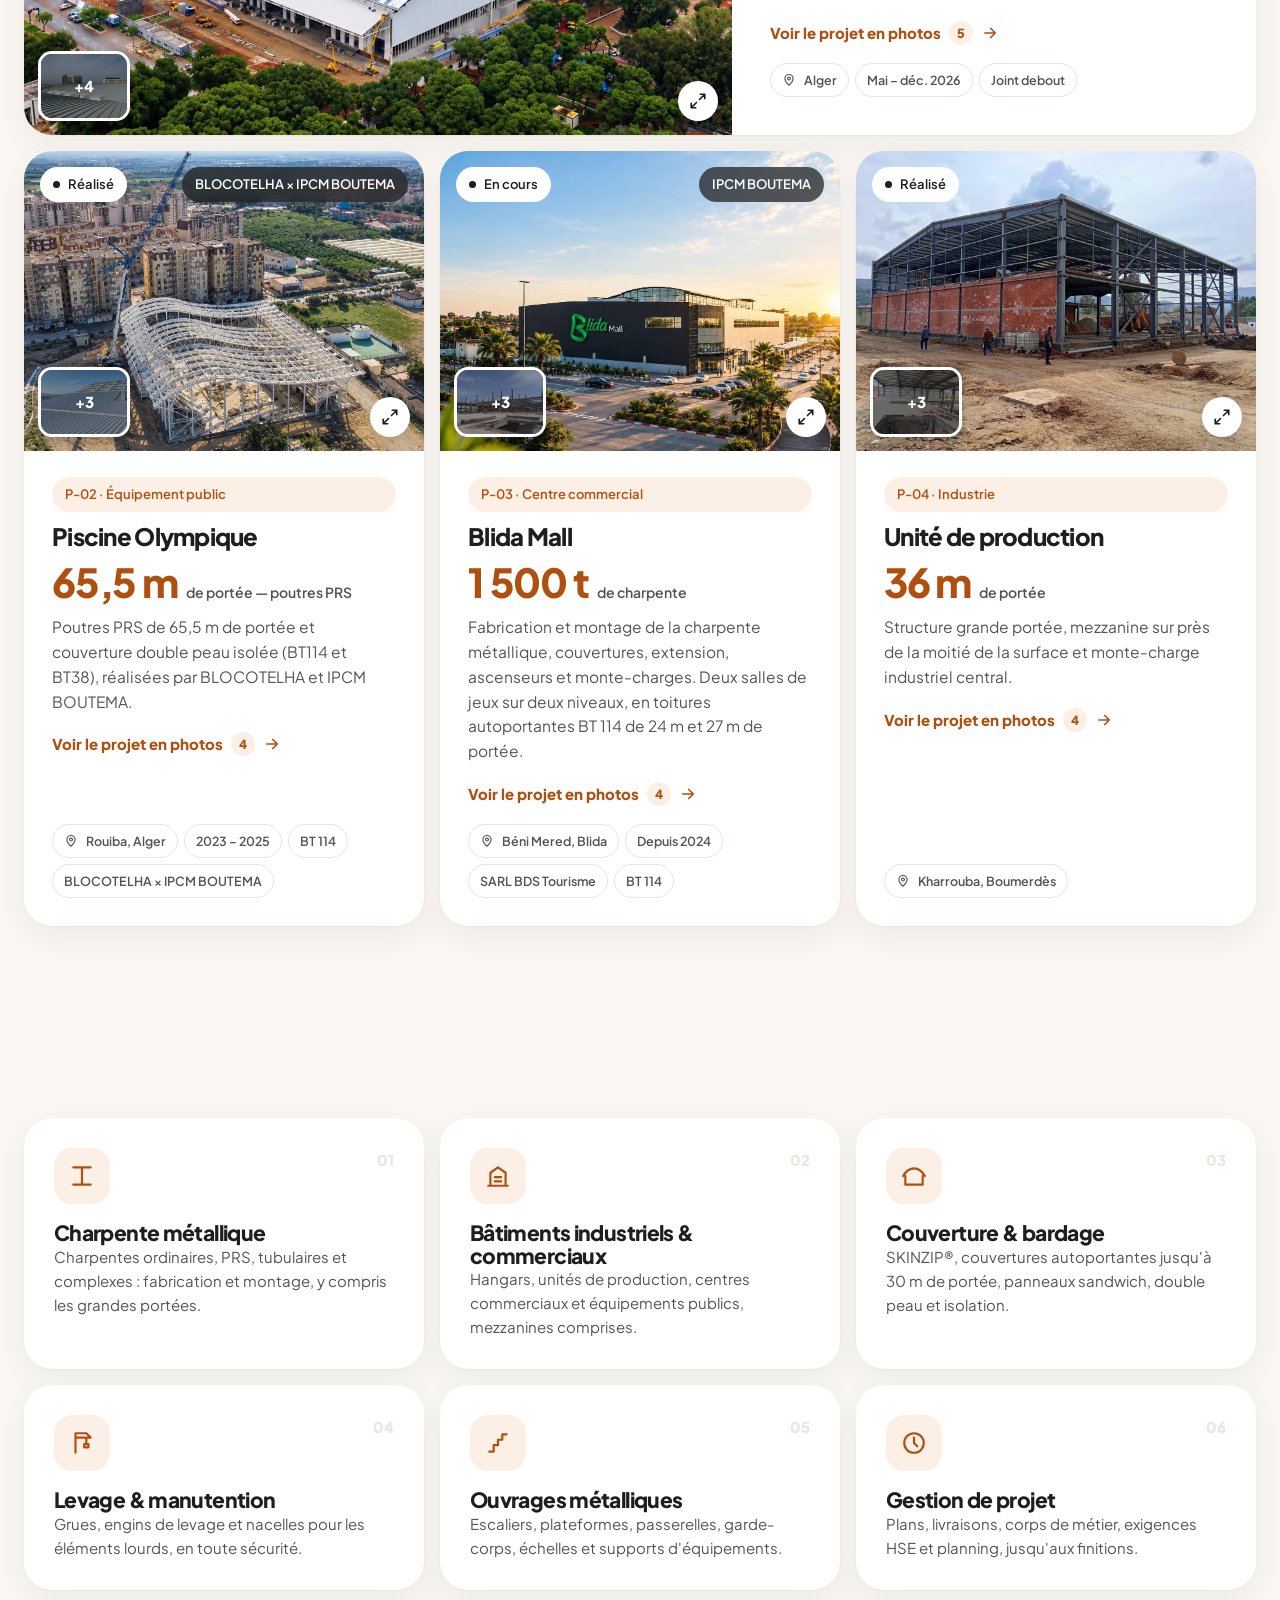
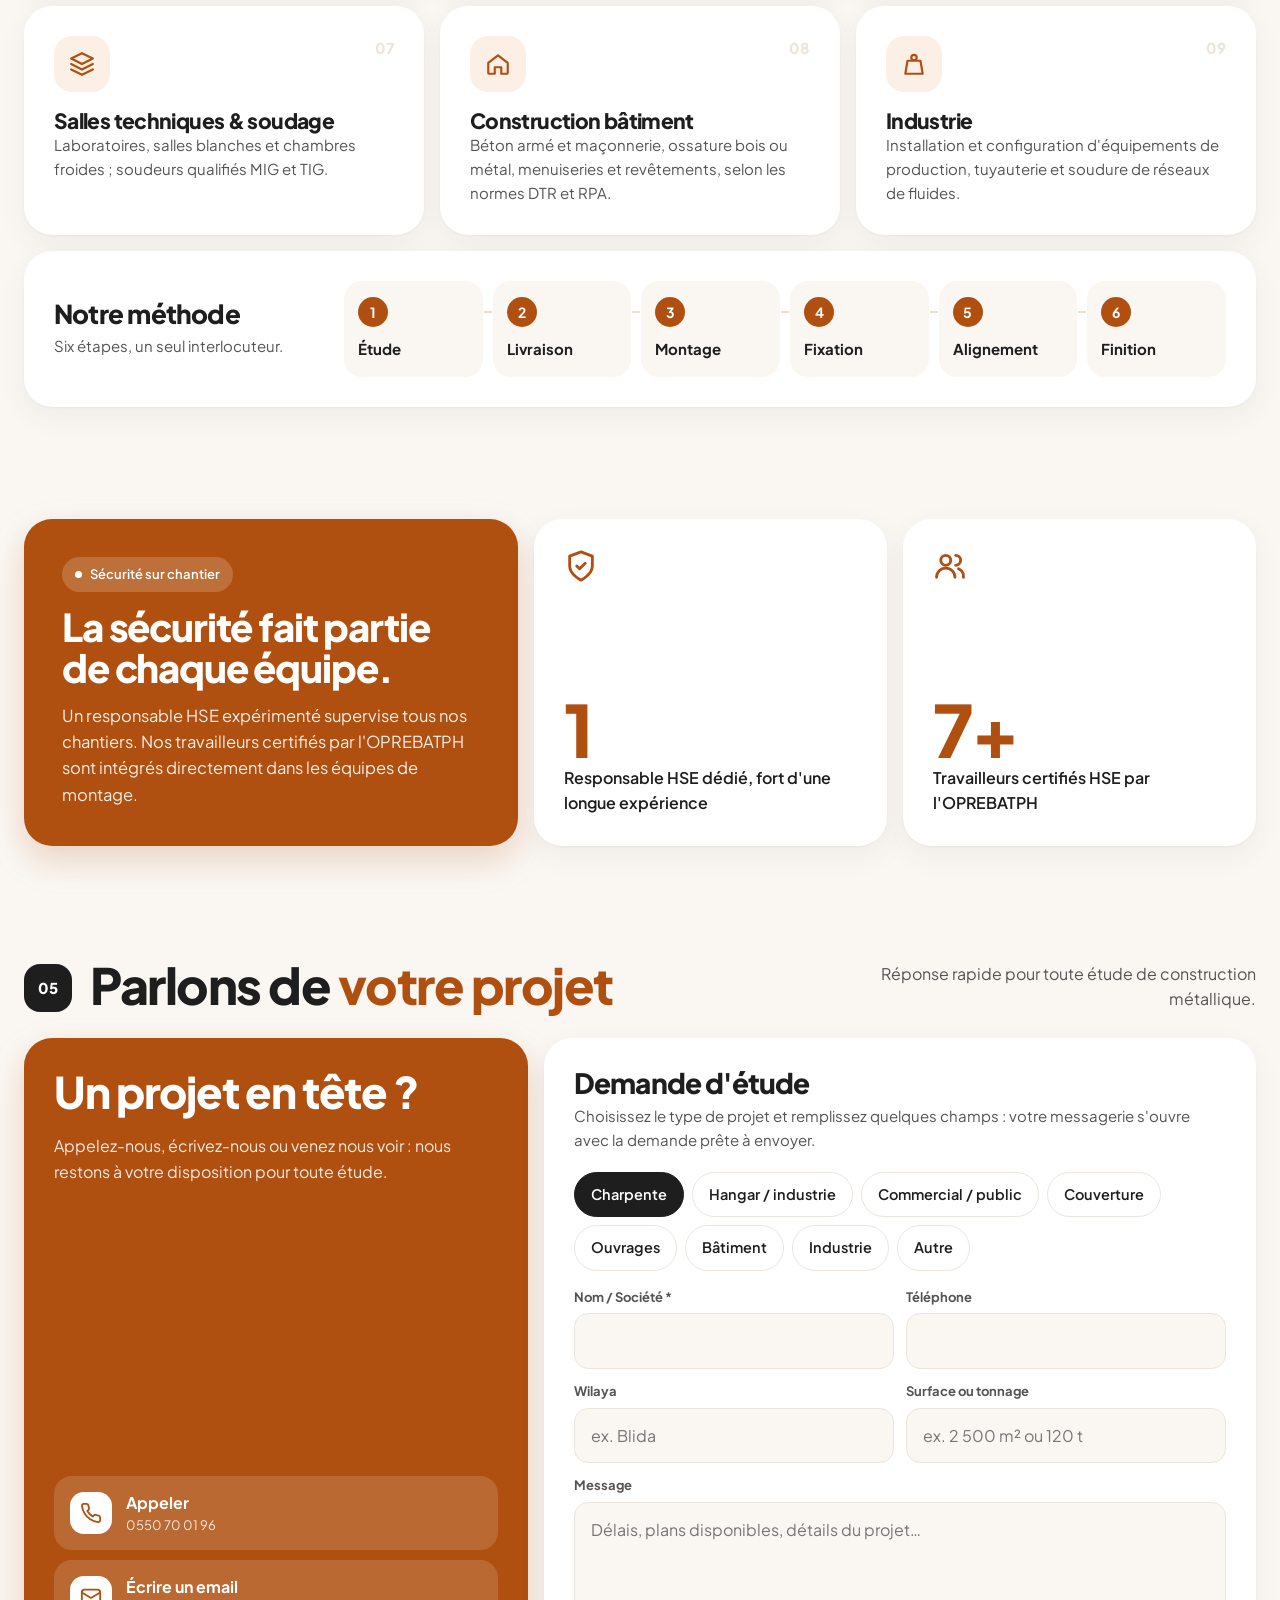
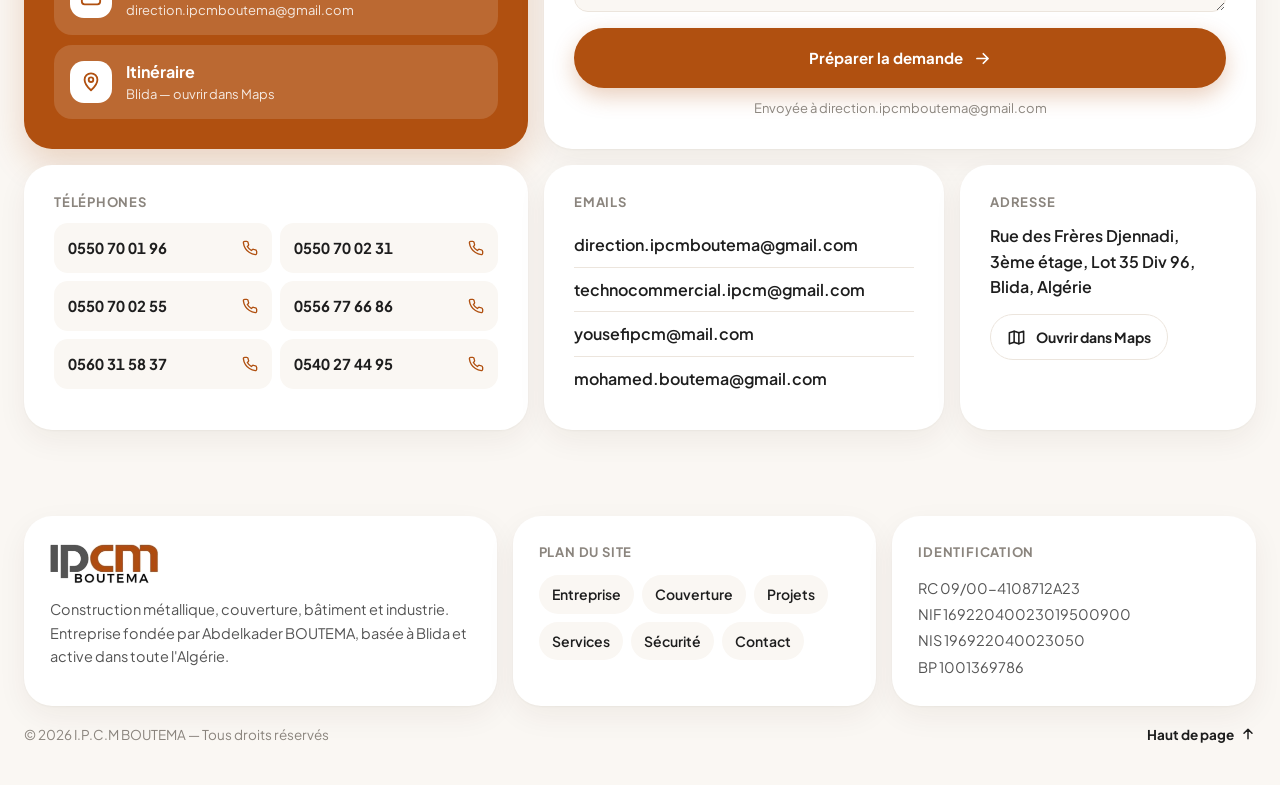
==== commit 51d26402: "Add files via upload" ====
--- a/index.html
+++ b/index.html
@@ -1,731 +1,1340 @@
-<!DOCTYPE html>
-<html lang="fr">
-<head>
-    <meta charset="UTF-8">
-    <meta name="viewport" content="width=device-width, initial-scale=1.0">
-    <title>IPCM BOUTEMA | Construction Métallique & Industrie</title>
-    <link rel="stylesheet" href="style.css">
-    <link rel="stylesheet" href="modal.css">
-    <link rel="stylesheet" href="https://cdnjs.cloudflare.com/ajax/libs/font-awesome/6.4.0/css/all.min.css">
-</head>
-<body>
-
-    <!-- Header / Nav -->
-    <nav id="navbar">
-        <div class="container nav-container">
-            <a href="#" class="logo">
-                <img src="LOGO.png" alt="IPCM Logo">
-                <span>BOUTEMA</span>
-            </a>
-            <a href="javascript:void(0)" id="nav-access-trigger" class="access-link-top">
-                <i class="fa-solid fa-lock"></i> Accès
-            </a>
-            <ul class="nav-links">
-                <li><a href="#home">Accueil</a></li>
-                <li><a href="javascript:void(0)" id="nav-about-trigger">À Propos</a></li>
-                <li><a href="#services">Services</a></li>
-                <li><a href="#projects">Réalisations</a></li>
-                <li><a href="#current-projects">En Cours</a></li>
-                <li><a href="#contact" class="btn-contact">Contact</a></li>
-            </ul>
-            <div class="menu-toggle" style="display: none;">
-                <i class="fa-solid fa-bars"></i>
-            </div>
-        </div>
-    </nav>
-
-    <!-- Hero Section -->
-    <header class="hero" id="home" style="background-image: url('grues.jpg');">
-        <div class="hero-overlay"></div>
-        <div class="container">
-            <div class="hero-content">
-                <h1>CONSTRUCTION<br>& <span>INDUSTRIE</span></h1>
-                <p>Réalisez vos projets avec des experts de confiance.</p>
-                <div class="hero-btns">
-                    <a href="#about" class="btn-secondary">À Propos</a>
-                    <a href="#contact" class="btn-primary">Contact</a>
-                </div>
-            </div>
-        </div>
-    </header>
-
-    <!-- Services Overlap Bar -->
-    <section class="services-bar" id="services">
-        <div class="container">
-            <div class="services-grid">
-                <div class="service-card" id="metal-trigger" style="cursor: pointer;">
-                    <i class="fa-solid fa-bridge"></i>
-                    <div>
-                        <h3>Construction Métallique</h3>
-                        <p>Structures et charpentes en acier. <strong>(Détails)</strong></p>
-                    </div>
-                </div>
-                <div class="service-card" id="civil-trigger" style="cursor: pointer;">
-                    <i class="fa-solid fa-building"></i>
-                    <div>
-                        <h3>Construction Bâtiment</h3>
-                        <p>Travaux de maçonnerie et structures béton. <strong>(Détails)</strong></p>
-                    </div>
-                </div>
-                <div class="service-card" id="maintenance-trigger" style="cursor: pointer;">
-                    <i class="fa-solid fa-gears"></i>
-                    <div>
-                        <h3>Industrie</h3>
-                        <p>Entretien et optimisation de sites industriels. <strong>(Détails)</strong></p>
-                    </div>
-                </div>
-            </div>
-        </div>
-    </section>
-
-    <!-- À Propos Section -->
-    <section class="why-us" id="about">
-        <div class="container">
-            <h2 style="text-align: center; margin-bottom: 60px;">POURQUOI CHOISIR <span>IPCM BOUTEMA</span> ?</h2>
-            
-            <div class="why-grid">
-                <div class="why-item">
-                    <i class="fa-solid fa-users-gear"></i>
-                    <div>
-                        <h3>Expertise & Savoir-Faire</h3>
-                        <p>Une équipe qualifiée et expérimentée.</p>
-                    </div>
-                </div>
-                <div class="why-item">
-                    <i class="fa-solid fa-award"></i>
-                    <h3>Qualité Garantie</h3>
-                    <p>Travail soigné, normes de sécurité strictes et matériaux de haute qualité.</p>
-                </div>
-                <div class="why-item">
-                    <i class="fa-solid fa-calendar-check"></i>
-                    <h3>Respect des Délais</h3>
-                    <p>Projets réalisés dans les temps avec une coordination de chantier optimale.</p>
-                </div>
-            </div>
-        </div>
-    </section>
-
-    <!-- Projects Section -->
-    <section class="projects" id="projects">
-        <div class="container">
-            <div class="section-header">
-                <h2>NOS RÉALISATIONS</h2>
-                <p>Découvrez nos projets réalisés avec excellence.</p>
-            </div>
-            <div class="projects-grid">
-                <div class="project-card" id="piscine-trigger" style="cursor: pointer;">
-                    <div class="project-img">
-                        <img src="(picine_olympique.jpg).png" alt="Piscine Olympique">
-                    </div>
-                    <div class="project-info">
-                        <h3>Piscine Olympique</h3>
-                        <p>PROJET INDUSTRIEL</p>
-                    </div>
-                </div>
-                <div class="project-card" id="commercial-trigger" style="cursor: pointer;">
-                    <div class="project-img">
-                        <img src="WhatsApp Image 2026-04-15 at 11.08.59.jpeg" alt="Centre commercial et de loisirs">
-                    </div>
-                    <div class="project-info">
-                        <h3>Centre commercial et de loisirs – SARL BDS TOURISME</h3>
-                        <p>PROJET COMMERCIAL</p>
-                    </div>
-                </div>
-                <div class="project-card" id="safex-trigger" style="cursor: pointer;">
-                    <div class="project-img">
-                        <img src="1.jpge;.jpg" alt="Palais des Expositions la SAFEX">
-                    </div>
-                    <div class="project-info">
-                        <h3>Palais des Expositions “la SAFEX”</h3>
-                        <p>STRUCTURE MÉTALLIQUE</p>
-                    </div>
-                </div>
-            </div>
-            <div style="text-align: center; margin-top: 40px;">
-                <a href="#projects" class="btn-primary">Voir toutes les réalisations</a>
-            </div>
-        </div>
-    </section>
-
-    <!-- Current Projects & Innovation Section -->
-    <section class="news" id="current-projects">
-        <div class="container">
-            <div class="section-header">
-                <h2>PROJETS EN COURS & INNOVATIONS</h2>
-                <p>Suivez l'avancement de nos chantiers et nos dernières avancées techniques</p>
-            </div>
-            
-            <div class="news-grid">
-                <article class="news-card" id="kharrouba-trigger" style="cursor: pointer;">
-                    <div class="news-content">
-                        <span class="news-category">Projet en Cours</span>
-                        <h3>Construction d'une unité de production</h3>
-                        <div style="margin-top: 20px; display: flex; align-items: center; gap: 8px; color: var(--accent); font-weight: 700; font-size: 0.9rem; text-transform: uppercase; letter-spacing: 1px;">
-                            <span>En savoir plus</span>
-                            <i class="fa-solid fa-arrow-right-long"></i>
-                        </div>
-                    </div>
-                </article>
-
-                <article class="news-card" id="innovation-trigger" style="cursor: pointer;" onclick="openModal('innovation-modal'); initInnovationSlideshow();">
-                    <div class="news-content">
-                        <span class="news-category">Innovation</span>
-                        <h3>Systèmes de Couverture</h3>
-                        <div style="margin-top: 16px; display: flex; flex-direction: column; gap: 10px;">
-                            <div style="display: flex; align-items: center; gap: 10px;">
-                                <i class="fa-solid fa-layer-group" style="color: var(--accent);"></i>
-                                <span style="font-weight: 700; font-size: 0.95rem; text-transform: uppercase; letter-spacing: 1px;">Système Autoportant</span>
-                            </div>
-                            <div style="display: flex; align-items: center; gap: 10px;">
-                                <i class="fa-solid fa-bolt" style="color: var(--accent);"></i>
-                                <span style="font-weight: 700; font-size: 0.95rem; text-transform: uppercase; letter-spacing: 1px;">Système Skinzip®</span>
-                            </div>
-                        </div>
-                        <div style="margin-top: 20px; display: flex; align-items: center; gap: 8px; color: var(--accent); font-weight: 700; font-size: 0.9rem; text-transform: uppercase; letter-spacing: 1px;">
-                            <span>En savoir plus</span>
-                            <i class="fa-solid fa-arrow-right-long"></i>
-                        </div>
-                    </div>
-                </article>
-
-
-                <article class="news-card">
-                    <div class="news-content" style="padding: 20px 0;">
-                        <div style="margin-bottom: 25px;">
-                            <img src="BLOCOTELHA.png" alt="Blocotelha Logo" style="max-width: 160px; height: auto; display: block; margin: 0 auto;">
-                        </div>
-                        <span class="news-category" style="font-size: 1.1rem; margin-bottom: 15px;">Conseils techniques</span>
-                        <p style="font-size: 0.95rem; line-height: 1.6; color: var(--text-muted); margin-bottom: 0;">Confiez-nous votre projet en toute sérénité. De la conception à la livraison, Blocotelha prend en charge l’ensemble de votre projet de construction métallique, avec un engagement total pour votre satisfaction.</p>
-                    </div>
-                </article>
-            </div>
-        </div>
-    </section>
-
-    <!-- Contact Section -->
-    <section class="contact-section" id="contact">
-        <div class="contact-left" style="background-image: url('grues.jpg');">
-            <div class="contact-left-content">
-                <h2>CONTACTEZ-NOUS</h2>
-                <p>Pour discuter de votre projet industriel et obtenir une réponse personnalisée.</p>
-                <div style="margin-top: 30px;">
-                    <p><i class="fa-solid fa-phone" style="color: var(--accent); margin-right: 15px;"></i> 05 50 70 02 31 / 05 50 70 01 96</p>
-                    <p><i class="fa-solid fa-envelope" style="color: var(--accent); margin-right: 15px;"></i> technocommercial.ipcm@gmail.com / direction.ipcm@gmail.com</p>
-                    <p><i class="fa-solid fa-location-dot" style="color: var(--accent); margin-right: 15px;"></i> Quartier des frères jennadi — Blida</p>
-                </div>
-            </div>
-        </div>
-        <div class="contact-right">
-            <form class="contact-form">
-                <div class="form-group">
-                    <input type="text" placeholder="Nom" required>
-                </div>
-                <div class="form-group">
-                    <input type="email" placeholder="Email" required>
-                </div>
-                <div class="form-group">
-                    <input type="text" placeholder="Téléphone" required>
-                </div>
-                <div class="form-group">
-                    <textarea placeholder="Votre Message" rows="5" required></textarea>
-                </div>
-                <button type="submit" class="btn-submit">Envoyer</button>
-            </form>
-        </div>
-    </section>
-
-    <!-- Footer -->
-    <footer>
-        <div class="container">
-            <div style="margin-bottom: 20px; font-weight: 800; font-family: 'Outfit'; color: var(--white);">IPCM BOUTEMA</div>
-            <div class="footer-content">
-                <span><i class="fa-solid fa-phone"></i> 05 50 70 02 31 / 05 50 70 01 96</span>
-                <span><i class="fa-solid fa-envelope"></i> technocommercial.ipcm@gmail.com / direction.ipcm@gmail.com</span>
-                <span><i class="fa-solid fa-globe"></i> www.ipcm-boutema.dz</span>
-                <span><i class="fa-solid fa-location-dot"></i> Quartier des frères jennadi — Blida</span>
-            </div>
-        </div>
-    </footer>
-
-    <script src="script.js"></script>
-
-    <!-- Modal À Propos -->
-    <div id="about-modal" class="modal-overlay">
-        <div class="modal-card immersive about-bg">
-            <button class="modal-close">&times;</button>
-            <div class="modal-body">
-                <div class="about-container">
-                    <div class="modal-header">
-                        <h2>À PROPOS DE <span>L'ENTREPRISE</span></h2>
-                    </div>
-                    <div class="modal-text">
-                        <p><strong>IPCM BOUTEMA</strong> est une entreprise spécialisée dans la construction métallique, le Béton Armé et l'industrie, créée par <strong>Abdelkader BOUTEMA</strong>.</p>
-                        <p>Forts de l'expérience et des compétences de nos équipes hautement qualifiées, nous assurons la conception, la fabrication, la construction et l'installation de structures de différents types répondant aux standards les plus exigeants en matière de qualité, sécurité et respect des délais.</p>
-                        <p>Notre approche repose sur la rigueur, le savoir-faire et l'innovation, permettant d'accompagner nos clients à chaque étape de leurs projets. IPCM BOUTEMA s'engage ainsi à fournir des solutions techniques fiables, personnalisées et durables, répondant aux besoins spécifiques de chaque chantier.</p>
-                    </div>
-                </div>
-            </div>
-        </div>
-    </div>
-
-    <!-- Modal Construction MÃ©tallique -->
-    <div id="metal-modal" class="modal-overlay">
-        <div class="modal-card immersive metal-bg">
-            <button class="modal-close">&times;</button>
-            <div class="modal-body">
-                <div class="about-container">
-                    <div class="modal-header">
-                        <h2>CONSTRUCTION <span>MÉTALLIQUE</span></h2>
-                    </div>
-                    <div class="modal-text">
-                        <p><strong>Structures Métalliques :</strong> Fabrication et montage de charpentes ordinaires, PRS, tubulaires et complexes de toutes portées.</p>
-                        <p><strong>Couvertures Autoportantes :</strong> Fabrication et montage assurant une robustesse et une durabilité maximale, jusqu'à 30 mètres de portée.</p>
-                        <p><strong>Expertise Montage :</strong> Installation de tous types de charpentes et couvertures (panneaux ordinaires, coupe-feu).</p>
-                        <p><strong>Systèmes Spécifiques :</strong> Maîtrise du système SKINZIP® pour la couverture et les bardages adaptés à vos besoins.</p>
-                        <p><strong>Salles Techniques :</strong> Construction de laboratoires, salles blanches et chambres froides (exigences sanitaires et techniques).</p>
-                        <p><strong>Soudage & Assemblage :</strong> Soudeurs qualifiés (MIG, TIG, ...) et assemblage rigoureux selon les normes internationales.</p>
-                    </div>
-                </div>
-            </div>
-        </div>
-    </div>
-
-    <!-- Modal Génie Civil -->
-    <div id="civil-modal" class="modal-overlay">
-        <div class="modal-card immersive civil-bg">
-            <button class="modal-close">&times;</button>
-            <div class="modal-body">
-                <div class="about-container">
-                    <div class="modal-header">
-                        <h2>CONSTRUCTION <span>BÂTIMENT</span></h2>
-                    </div>
-                    <div class="modal-text">
-                        <p><strong>Béton armé et Maçonnerie :</strong> Coffrage, coulage de béton et renforts.</p>
-                        <p><strong>Charpente et ossature :</strong> Structure bois ou métal.</p>
-                        <p><strong>Pose de menuiseries :</strong> Fenêtres, portes et finitions extérieures.</p>
-                        <p><strong>Revêtement :</strong> Expertise en sols, murs et plafonds.</p>
-                        <p><strong>Normes :</strong> Parfaite maîtrise des normes de construction en vigueur (DTR, RPA).</p>
-                    </div>
-                </div>
-            </div>
-        </div>
-    </div>
-
-    <!-- Modal Maintenance -->
-    <div id="maintenance-modal" class="modal-overlay">
-        <div class="modal-card immersive maintenance-bg">
-            <button class="modal-close">&times;</button>
-            <div class="modal-body">
-                <div class="about-container">
-                    <div class="modal-header">
-                        <h2><span>INDUSTRIE</span></h2>
-                    </div>
-                    <div class="modal-text">
-                        <p><strong>Installation d'équipements :</strong> Mise en place et configuration de vos systèmes productifs.</p>
-                        <p><strong>Tuyauterie / Soudure :</strong> Expertise complète en réseaux de fluides et assemblages spécialisés.</p>
-                    </div>
-                </div>
-            </div>
-        </div>
-    </div>
-
-    <!-- Modal Piscine Olympique -->
-    <div id="piscine-modal" class="modal-overlay">
-        <div class="modal-card immersive piscine-bg">
-            <button class="modal-close">&times;</button>
-            <div class="modal-body">
-                <div class="about-container">
-                    <div class="modal-header">
-                        <h2>PISCINE <span>OLYMPIQUE</span></h2>
-                    </div>
-
-                    <div class="modal-text">
-                        <div style="display: flex; justify-content: center; gap: 30px; margin-bottom: 40px; flex-wrap: wrap;">
-                            <div style="background: rgba(255,255,255,0.05); padding: 15px 25px; border-radius: 12px; border: 1px solid rgba(255,255,255,0.1); min-width: 220px;">
-                                <p style="margin: 0; font-size: 0.9rem; opacity: 0.7; text-transform: uppercase; letter-spacing: 1px;">Localisation</p>
-                                <p style="margin: 5px 0 0; font-size: 1.1rem; font-weight: 600;"><i class="fa-solid fa-location-dot" style="color: var(--accent); margin-right: 10px;"></i> Rouiba, Alger</p>
-                            </div>
-                            <div style="background: rgba(255,255,255,0.05); padding: 15px 25px; border-radius: 12px; border: 1px solid rgba(255,255,255,0.1); min-width: 220px;">
-                                <p style="margin: 0; font-size: 0.9rem; opacity: 0.7; text-transform: uppercase; letter-spacing: 1px;">Période</p>
-                                <p style="margin: 5px 0 0; font-size: 1.1rem; font-weight: 600;"><i class="fa-solid fa-calendar-days" style="color: var(--accent); margin-right: 10px;"></i> 2023 — 2025</p>
-                            </div>
-                            <div style="background: rgba(255,255,255,0.05); padding: 15px 25px; border-radius: 12px; border: 1px solid rgba(255,255,255,0.1); min-width: 220px;">
-                                <p style="margin: 0; font-size: 0.9rem; opacity: 0.7; text-transform: uppercase; letter-spacing: 1px;">Partenaire</p>
-                                <p style="margin: 5px 0 0; font-size: 1.1rem; font-weight: 600;"><i class="fa-solid fa-handshake" style="color: var(--accent); margin-right: 10px;"></i> BLOCOTELHA</p>
-                            </div>
-                        </div>
-
-                        <div style="text-align: left; background: rgba(0,0,0,0.2); padding: 35px; border-radius: 20px; border-left: 5px solid var(--accent); margin-bottom: 40px;">
-                            <p style="font-size: 1.2rem; margin-bottom: 20px;">
-                                Ce projet concerne la réalisation d'une <strong>piscine olympique</strong> dotée d'une structure mixte complexe.
-                            </p>
-                            <p>
-                                L'architecture repose sur des <strong>poutres principales de type PRS</strong> (Profilés Reconstitués Soudés) avec des portées exceptionnelles atteignant <strong>65,5 mètres</strong>, offrant un espace intérieur vaste et sans poteaux intermédiaires.
-                            </p>
-                        </div>
-
-                        <div style="display: grid; grid-template-columns: repeat(auto-fit, minmax(300px, 1fr)); gap: 30px; text-align: left;">
-                            <div style="background: rgba(255,255,255,0.03); padding: 25px; border-radius: 15px; border: 1px solid rgba(255,255,255,0.05);">
-                                <h3 style="color: var(--accent); margin-bottom: 20px; font-family: 'Outfit'; text-transform: uppercase; font-size: 1.1rem;"><i class="fa-solid fa-shield-virus"></i> Système de Couverture</h3>
-                                <p style="margin-bottom: 15px; opacity: 0.9;">Conception en <strong>double peau isolée</strong> pour une performance thermique et acoustique maximale :</p>
-                                <ul style="list-style: none; padding: 0;">
-                                    <li style="margin-bottom: 10px; display: flex; align-items: center; gap: 10px;">
-                                        <i class="fa-solid fa-circle-check" style="color: var(--accent);"></i> Pare-vapeur haute performance
-                                    </li>
-                                    <li style="margin-bottom: 10px; display: flex; align-items: center; gap: 10px;">
-                                        <i class="fa-solid fa-circle-check" style="color: var(--accent);"></i> Isolation en laine de roche
-                                    </li>
-                                    <li style="display: flex; align-items: center; gap: 10px;">
-                                        <i class="fa-solid fa-circle-check" style="color: var(--accent);"></i> Tôles de couverture BT114 et BT38
-                                    </li>
-                                </ul>
-                            </div>
-                            <div style="background: rgba(255,255,255,0.03); padding: 25px; border-radius: 15px; border: 1px solid rgba(255,255,255,0.05);">
-                                <h3 style="color: var(--accent); margin-bottom: 20px; font-family: 'Outfit'; text-transform: uppercase; font-size: 1.1rem;"><i class="fa-solid fa-gauge-high"></i> Atouts Techniques</h3>
-                                <ul style="list-style: none; padding: 0;">
-                                    <li style="margin-bottom: 12px; display: flex; align-items: flex-start; gap: 10px;">
-                                        <i class="fa-solid fa-wind" style="color: var(--accent); margin-top: 5px;"></i>
-                                        <span>Résistance aux charges climatiques sévères</span>
-                                    </li>
-                                    <li style="margin-bottom: 12px; display: flex; align-items: flex-start; gap: 10px;">
-                                        <i class="fa-solid fa-ear-deaf" style="color: var(--accent); margin-top: 5px;"></i>
-                                        <span>Excellente absorption acoustique pour milieu humide</span>
-                                    </li>
-                                    <li style="display: flex; align-items: flex-start; gap: 10px;">
-                                        <i class="fa-solid fa-microchip" style="color: var(--accent); margin-top: 5px;"></i>
-                                        <span>Précision millimétrique du montage PRS</span>
-                                    </li>
-                                </ul>
-                            </div>
-                        </div>
-                    </div>
-                </div>
-            </div>
-        </div>
-    </div>
-
-    <!-- Modal Centre Commercial -->
-    <div id="commercial-modal" class="modal-overlay">
-        <div class="modal-card immersive commercial-bg">
-            <button class="modal-close">&times;</button>
-            <div class="modal-body">
-                <div class="about-container">
-                    <div class="modal-header">
-                        <h2>Centre commercial et de loisirs – <span>SARL BDS TOURISME</span></h2>
-                    </div>
-                    <div class="modal-text">
-                        
-                        <div style="background: rgba(0,0,0,0.3); padding: 25px; border-radius: 15px; border-left: 4px solid var(--accent);">
-                            <p><strong><i class="fa-solid fa-location-dot"></i> Localisation :</strong> à Beni Mered, Khazrouna (Wilaya de Blida).</p>
-                            <p><strong><i class="fa-solid fa-calendar"></i> Période :</strong> 2024 jusqu’à Aujourd’hui.</p>
-                            
-                            <p style="margin-top: 20px;">Le Projet consiste en la fabrication et le montage d’une <strong>charpente métallique d’un tonnage global de 1 500 tonnes</strong>, réalisée sur une durée initiale de six (06) mois.</p>
-                            
-                            <p style="margin-top: 20px; color: var(--accent);"><strong>Des travaux complémentaires sont en cours d’exécution :</strong></p>
-                            <ul style="list-style-type: none; padding-left: 15px; margin-bottom: 20px;">
-                                <li style="margin-bottom: 8px;"><i class="fa-solid fa-plus-circle" style="color: var(--accent);"></i> Travaux d’extension de la structure.</li>
-                                <li style="margin-bottom: 8px;"><i class="fa-solid fa-plus-circle" style="color: var(--accent);"></i> Intégration d’ascenseurs et de monte-charges.</li>
-                                <li style="margin-bottom: 8px;"><i class="fa-solid fa-plus-circle" style="color: var(--accent);"></i> Réalisation des couvertures.</li>
-                            </ul>
-                            
-                            <p>Le projet comprend également la construction de <strong>deux salles de jeux à deux niveaux</strong>, couvertes par des toitures autoportantes de portées respectives de 24m et 27m.</p>
-                            
-                            <p style="margin-top: 20px; font-style: italic; opacity: 0.9;">Ce système se distingue par l’absence de fermes traditionnelles, assurant ainsi une optimisation des volumes intérieurs et une réduction des éléments porteurs intermédiaires.</p>
-                        </div>
-                    </div>
-                </div>
-            </div>
-        </div>
-    </div>
-    <script>
-        // Navbar scroll effect
-        window.addEventListener('scroll', function() {
-            const nav = document.getElementById('navbar');
-            if (window.scrollY > 50) {
-                nav.classList.add('scrolled');
-            } else {
-                nav.classList.remove('scrolled');
-            }
-        });
-    </script>
-
-    <!-- Modal SAFEX (Palais des Expositions) -->
-    <div id="safex-modal" class="modal-overlay">
-        <div class="modal-card immersive safex-modal-card">
-            <div class="slideshow-bg" id="safex-slideshow-bg"></div>
-            <div class="slideshow-overlay"></div>
-            <button class="modal-close">&times;</button>
-            <button class="slide-btn slide-prev" id="safex-prev">&#8249;</button>
-            <button class="slide-btn slide-next" id="safex-next">&#8250;</button>
-            <div class="slide-indicators" id="safex-indicators"></div>
-            <div class="modal-body">
-                <div class="about-container">
-                    <div class="modal-header">
-                        <h2>PALAIS DES EXPOSITIONS<br><span>"LA SAFEX"</span></h2>
-                    </div>
-                    
-                    <div class="modal-text">
-                        <div style="display: flex; justify-content: center; gap: 40px; margin-bottom: 40px; flex-wrap: wrap;">
-                            <div style="background: rgba(255,255,255,0.05); padding: 15px 25px; border-radius: 12px; border: 1px solid rgba(255,255,255,0.1); min-width: 200px;">
-                                <p style="margin: 0; font-size: 0.9rem; opacity: 0.7; text-transform: uppercase; letter-spacing: 1px;">Localisation</p>
-                                <p style="margin: 5px 0 0; font-size: 1.2rem; font-weight: 600;"><i class="fa-solid fa-location-dot" style="color: var(--accent); margin-right: 10px;"></i> Alger, Algérie</p>
-                            </div>
-                            <div style="background: rgba(255,255,255,0.05); padding: 15px 25px; border-radius: 12px; border: 1px solid rgba(255,255,255,0.1); min-width: 200px;">
-                                <p style="margin: 0; font-size: 0.9rem; opacity: 0.7; text-transform: uppercase; letter-spacing: 1px;">Période</p>
-                                <p style="margin: 5px 0 0; font-size: 1.2rem; font-weight: 600;"><i class="fa-solid fa-calendar-days" style="color: var(--accent); margin-right: 10px;"></i> Mai — Décembre 2026</p>
-                            </div>
-                        </div>
-
-                        <p style="font-size: 1.4rem; line-height: 1.6; color: #fff; margin-bottom: 30px;">
-                            Expertise technique en <strong>systèmes de couverture innovants</strong> pour structures de grande envergure.
-                        </p>
-
-                        <div style="text-align: left; background: rgba(0,0,0,0.2); padding: 35px; border-radius: 20px; border-left: 5px solid var(--accent); margin-bottom: 40px;">
-                            <p style="margin-bottom: 20px;">
-                                Ce projet d'envergure porte sur la mise en œuvre complète d’un système de couverture intégrant la solution <strong>SKINZIP® à joint debout</strong>, une technologie de pointe adaptée aux exigences architecturales les plus complexes.
-                            </p>
-                            <p style="margin-bottom: 20px;">
-                                La particularité de cette réalisation réside dans l'utilisation de <strong>plaques métalliques profilées de grande longueur (plus de 60 mètres)</strong>, façonnées directement sur site. Ce procédé unique permet de supprimer toute jonction intermédiaire, garantissant ainsi une <strong>étanchéité absolue</strong> et une rapidité d'exécution optimale.
-                            </p>
-                            <p>
-                                L’assemblage, réalisé par fermeture mécanique continue, repose sur des <strong>clips en aluminium</strong> fixés à la structure porteuse sans aucun perçage apparent. Le résultat offre un rendu esthétique pur, sans fixations visibles, alliant performance technique et élégance architecturale.
-                            </p>
-                        </div>
-
-                        <div style="display: grid; grid-template-columns: repeat(auto-fit, minmax(300px, 1fr)); gap: 30px;">
-                            <div style="background: rgba(255,255,255,0.03); padding: 25px; border-radius: 15px; border: 1px solid rgba(255,255,255,0.05);">
-                                <h3 style="color: var(--accent); margin-bottom: 20px; font-family: 'Outfit'; text-transform: uppercase; font-size: 1.1rem;"><i class="fa-solid fa-layer-group"></i> Prestations Clés</h3>
-                                <ul style="list-style: none; padding: 0;">
-                                    <li style="margin-bottom: 12px; display: flex; align-items: flex-start; gap: 10px;">
-                                        <i class="fa-solid fa-check" style="color: var(--accent); margin-top: 5px;"></i>
-                                        <span>Fabrication et pose du système de couverture SKINZIPÂ®</span>
-                                    </li>
-                                    <li style="margin-bottom: 12px; display: flex; align-items: flex-start; gap: 10px;">
-                                        <i class="fa-solid fa-check" style="color: var(--accent); margin-top: 5px;"></i>
-                                        <span>Profilage des plaques de grande longueur sur site</span>
-                                    </li>
-                                    <li style="display: flex; align-items: flex-start; gap: 10px;">
-                                        <i class="fa-solid fa-check" style="color: var(--accent); margin-top: 5px;"></i>
-                                        <span>SystÃ¨me de fixation invisible haute sécurité</span>
-                                    </li>
-                                </ul>
-                            </div>
-                            <div style="background: rgba(255,255,255,0.03); padding: 25px; border-radius: 15px; border: 1px solid rgba(255,255,255,0.05);">
-                                <h3 style="color: var(--accent); margin-bottom: 20px; font-family: 'Outfit'; text-transform: uppercase; font-size: 1.1rem;"><i class="fa-solid fa-shield-halved"></i> Performances</h3>
-                                <ul style="list-style: none; padding: 0;">
-                                    <li style="margin-bottom: 12px; display: flex; align-items: flex-start; gap: 10px;">
-                                        <i class="fa-solid fa-temperature-arrow-down" style="color: var(--accent); margin-top: 5px;"></i>
-                                        <span>Isolation thermique par laine de roche haute densité</span>
-                                    </li>
-                                    <li style="margin-bottom: 12px; display: flex; align-items: flex-start; gap: 10px;">
-                                        <i class="fa-solid fa-volume-xmark" style="color: var(--accent); margin-top: 5px;"></i>
-                                        <span>Correction acoustique intégrée</span>
-                                    </li>
-                                    <li style="display: flex; align-items: flex-start; gap: 10px;">
-                                        <i class="fa-solid fa-clock" style="color: var(--accent); margin-top: 5px;"></i>
-                                        <span>Durabilité accrue face aux intempéries extrêmes</span>
-                                    </li>
-                                </ul>
-                            </div>
-                        </div>
-
-                        <p style="margin-top: 50px; font-style: italic; opacity: 0.6; font-size: 0.9rem;">
-                            Un projet réalisé avec la rigueur et l'excellence technique signées IPCM BOUTEMA.
-                        </p>
-                    </div>
-                </div>
-            </div>
-        </div>
-    </div>
-    <!-- Modal Kharrouba (Unité de Production) -->
-    <div id="kharrouba-modal" class="modal-overlay">
-        <div class="modal-card immersive kharrouba-modal-card">
-            <div class="slideshow-bg" id="kharrouba-slideshow-bg"></div>
-            <div class="slideshow-overlay"></div>
-            <button class="modal-close" style="color: white;">&times;</button>
-            <button class="slide-btn slide-prev" id="kharrouba-prev">&#8249;</button>
-            <button class="slide-btn slide-next" id="kharrouba-next">&#8250;</button>
-            <div class="slide-indicators" id="kharrouba-indicators"></div>
-            <div class="modal-body">
-                <div class="about-container">
-                    <div class="modal-header">
-                        <h2>CONSTRUCTION D'UNE<br><span>UNITÉ DE PRODUCTION</span></h2>
-                    </div>
-                    
-                    <div class="modal-text">
-                        <div style="display: flex; justify-content: center; gap: 40px; margin-bottom: 40px; flex-wrap: wrap;">
-                            <div style="background: rgba(255,255,255,0.05); padding: 15px 25px; border-radius: 12px; border: 1px solid rgba(255,255,255,0.1); min-width: 200px;">
-                                <p style="margin: 0; font-size: 0.9rem; opacity: 0.7; text-transform: uppercase; letter-spacing: 1px;">Localisation</p>
-                                <p style="margin: 5px 0 0; font-size: 1.2rem; font-weight: 600;"><i class="fa-solid fa-location-dot" style="color: var(--accent); margin-right: 10px;"></i> Kharrouba, Boumerdès</p>
-                            </div>
-                            <div style="background: rgba(255,255,255,0.05); padding: 15px 25px; border-radius: 12px; border: 1px solid rgba(255,255,255,0.1); min-width: 200px;">
-                                <p style="margin: 0; font-size: 0.9rem; opacity: 0.7; text-transform: uppercase; letter-spacing: 1px;">Type de Projet</p>
-                                <p style="margin: 5px 0 0; font-size: 1.2rem; font-weight: 600;"><i class="fa-solid fa-industry" style="color: var(--accent); margin-right: 10px;"></i> Unité Industrielle</p>
-                            </div>
-                        </div>
-
-                        <p style="font-size: 1.4rem; line-height: 1.6; color: #fff; margin-bottom: 30px;">
-                            Une unité de production <strong>moderne et optimisée</strong> pour une efficacité maximale des flux.
-                        </p>
-
-                        <div style="text-align: left; background: rgba(0,0,0,0.2); padding: 35px; border-radius: 20px; border-left: 5px solid var(--accent); margin-bottom: 40px;">
-                            <p style="margin-bottom: 20px;">
-                                Ce projet se distingue par une <strong>structure de grande portée (36m)</strong>, offrant un espace de production vaste et dégagé. 
-                            </p>
-                            <p style="margin-bottom: 20px;">
-                                L'aménagement inclut une <strong>mezzanine couvrant près de la moitié de la surface</strong> au sol, permettant de doubler la capacité opérationnelle sur une partie du bâtiment.
-                            </p>
-                            <p>
-                                L'intégration d’un <strong>monte-charge central</strong> est un élément clé de la conception, facilitant la logistique verticale et améliorant significativement l’organisation des flux entre les différents niveaux.
-                            </p>
-                        </div>
-
-                        <div style="display: grid; grid-template-columns: repeat(auto-fit, minmax(300px, 1fr)); gap: 30px;">
-                            <div style="background: rgba(255,255,255,0.03); padding: 25px; border-radius: 15px; border: 1px solid rgba(255,255,255,0.05);">
-                                <h3 style="color: var(--accent); margin-bottom: 20px; font-family: 'Outfit'; text-transform: uppercase; font-size: 1.1rem;"><i class="fa-solid fa-ruler-combined"></i> Caractéristiques</h3>
-                                <ul style="list-style: none; padding: 0;">
-                                    <li style="margin-bottom: 12px; display: flex; align-items: flex-start; gap: 10px;">
-                                        <i class="fa-solid fa-check" style="color: var(--accent); margin-top: 5px;"></i>
-                                        <span>Structure grande portée de 36m</span>
-                                    </li>
-                                    <li style="margin-bottom: 12px; display: flex; align-items: flex-start; gap: 10px;">
-                                        <i class="fa-solid fa-check" style="color: var(--accent); margin-top: 5px;"></i>
-                                        <span>Mezzanine industrielle à haute capacité</span>
-                                    </li>
-                                    <li style="display: flex; align-items: flex-start; gap: 10px;">
-                                        <i class="fa-solid fa-check" style="color: var(--accent); margin-top: 5px;"></i>
-                                        <span>Optimisation des flux logistiques</span>
-                                    </li>
-                                </ul>
-                            </div>
-                            <div style="background: rgba(255,255,255,0.03); padding: 25px; border-radius: 15px; border: 1px solid rgba(255,255,255,0.05);">
-                                <h3 style="color: var(--accent); margin-bottom: 20px; font-family: 'Outfit'; text-transform: uppercase; font-size: 1.1rem;"><i class="fa-solid fa-elevator"></i> Équipements Clés</h3>
-                                <ul style="list-style: none; padding: 0;">
-                                    <li style="margin-bottom: 12px; display: flex; align-items: flex-start; gap: 10px;">
-                                        <i class="fa-solid fa-check" style="color: var(--accent); margin-top: 5px;"></i>
-                                        <span>Monte-charge industriel central</span>
-                                    </li>
-                                    <li style="margin-bottom: 12px; display: flex; align-items: flex-start; gap: 10px;">
-                                        <i class="fa-solid fa-check" style="color: var(--accent); margin-top: 5px;"></i>
-                                        <span>Bardage et couverture isolée</span>
-                                    </li>
-                                    <li style="display: flex; align-items: flex-start; gap: 10px;">
-                                        <i class="fa-solid fa-check" style="color: var(--accent); margin-top: 5px;"></i>
-                                        <span>Structure métallique certifiée</span>
-                                    </li>
-                                </ul>
-                            </div>
-                        </div>
-
-                        <p style="margin-top: 50px; font-style: italic; opacity: 0.6; font-size: 0.9rem;">
-                            Un projet en cours de réalisation par les équipes de IPCM BOUTEMA.
-                        </p>
-                    </div>
-                </div>
-            </div>
-        </div>
-    </div>
-
-    <!-- Modal Innovation (Systèmes de Couverture) -->
-    <div id="innovation-modal" class="modal-overlay">
-        <div class="modal-card immersive innovation-modal-card">
-            <div class="slideshow-bg" id="innovation-slideshow-bg"></div>
-            <div class="slideshow-overlay"></div>
-            <button class="modal-close" style="color: white;">&times;</button>
-            <button class="slide-btn slide-prev" id="innovation-prev">&#8249;</button>
-            <button class="slide-btn slide-next" id="innovation-next">&#8250;</button>
-            <div class="slide-indicators" id="innovation-indicators"></div>
-            <div class="modal-body">
-                <div class="about-container">
-                    <div class="modal-header">
-                        <h2>SYSTÈMES DE <span>COUVERTURE</span><br>INNOVANTS</h2>
-                    </div>
-                    <div class="modal-text">
-
-                        <div style="display: grid; grid-template-columns: repeat(auto-fit, minmax(280px, 1fr)); gap: 30px; text-align: left;">
-                            <div style="background: rgba(255,255,255,0.05); padding: 30px; border-radius: 16px; border: 1px solid rgba(255,255,255,0.12); border-top: 4px solid var(--accent);">
-                                <h3 style="color: var(--accent); font-family: 'Outfit'; text-transform: uppercase; margin-bottom: 15px; font-size: 1.1rem;"><i class="fa-solid fa-layer-group"></i> Système Autoportant</h3>
-                                <p style="font-size: 0.97rem; line-height: 1.75; opacity: 0.9;">Offrez à vos projets une solution moderne et performante. Nos tuiles autoportantes, constituées de longs profilés métalliques continus, reposent uniquement sur leurs extrémités, garantissant robustesse et efficacité. Adaptable aux structures métalliques et au béton armé.</p>
-                            </div>
-                            <div style="background: rgba(255,255,255,0.05); padding: 30px; border-radius: 16px; border: 1px solid rgba(255,255,255,0.12); border-top: 4px solid var(--accent);">
-                                <h3 style="color: var(--accent); font-family: 'Outfit'; text-transform: uppercase; margin-bottom: 15px; font-size: 1.1rem;"><i class="fa-solid fa-bolt"></i> Système Skinzip®</h3>
-                                <p style="font-size: 0.97rem; line-height: 1.75; opacity: 0.9;">Panneaux profilés de grande longueur (jusqu'à 80m et plus), fabriqués sans discontinuité. Système de fixation avec raccord vertical et verrouillage mécanique continu sur clips en aluminium pour une durabilité exceptionnelle.</p>
-                            </div>
-                        </div>
-
-                        <div style="background: rgba(0,0,0,0.28); padding: 35px; border-radius: 20px; border-left: 5px solid var(--accent); text-align: left;">
-                            <h3 style="color: #fff; font-family: 'Outfit'; margin-bottom: 22px; font-size: 1.2rem; text-transform: uppercase;">
-                                <i class="fa-solid fa-certificate" style="color: var(--accent); margin-right: 10px;"></i>Avantages Techniques
-                            </h3>
-                            <ul style="list-style: none; padding: 0; display: grid; grid-template-columns: repeat(auto-fit, minmax(220px, 1fr)); gap: 14px;">
-                                <li style="display: flex; align-items: center; gap: 10px;"><i class="fa-solid fa-circle-check" style="color: var(--accent);"></i> Étanchéité absolue</li>
-                                <li style="display: flex; align-items: center; gap: 10px;"><i class="fa-solid fa-circle-check" style="color: var(--accent);"></i> Fixation sans perçage apparent</li>
-                                <li style="display: flex; align-items: center; gap: 10px;"><i class="fa-solid fa-circle-check" style="color: var(--accent);"></i> Grande portée jusqu'à 80m+</li>
-                                <li style="display: flex; align-items: center; gap: 10px;"><i class="fa-solid fa-circle-check" style="color: var(--accent);"></i> Isolation thermique intégrée</li>
-                                <li style="display: flex; align-items: center; gap: 10px;"><i class="fa-solid fa-circle-check" style="color: var(--accent);"></i> Pose rapide directement sur site</li>
-                                <li style="display: flex; align-items: center; gap: 10px;"><i class="fa-solid fa-circle-check" style="color: var(--accent);"></i> Esthétique premium, finition soignée</li>
-                            </ul>
-                        </div>
-
-                        <p style="margin-top: 20px; font-style: italic; opacity: 0.6; font-size: 0.9rem;">
-                            Des solutions maîtrisées et réalisées avec l'excellence technique IPCM BOUTEMA.
-                        </p>
-                    </div>
-                </div>
-            </div>
-        </div>
-    </div>
-
-    <!-- Modal Accès / Espace Client -->
-    <div id="access-modal" class="modal-overlay">
-        <div class="modal-card" style="max-width: 450px; background: #1a2634; color: white;">
-            <button class="modal-close" style="color: white;">&times;</button>
-            <div style="padding: 50px 40px; text-align: center;">
-                <div style="width: 80px; height: 80px; background: rgba(230, 126, 34, 0.1); border-radius: 50%; display: flex; align-items: center; justify-content: center; margin: 0 auto 30px; border: 1px solid rgba(230, 126, 34, 0.3);">
-                    <i class="fa-solid fa-user-shield" style="font-size: 2rem; color: var(--accent);"></i>
-                </div>
-                <h2 style="font-family: 'Outfit'; margin-bottom: 10px; text-transform: uppercase;">Espace Client</h2>
-                <p style="opacity: 0.7; font-size: 0.9rem; margin-bottom: 30px;">Veuillez vous connecter pour accéder à vos documents de projet.</p>
-                
-                <form id="access-form" style="text-align: left;">
-                    <div class="form-group" style="margin-bottom: 20px;">
-                        <label style="display: block; font-size: 0.8rem; opacity: 0.7; margin-bottom: 8px; text-transform: uppercase;">Identifiant</label>
-                        <input type="text" placeholder="Nom d'utilisateur ou Email" style="background: rgba(255,255,255,0.05); border: 1px solid rgba(255,255,255,0.1); color: white; padding: 15px; border-radius: 8px; width: 100%;">
-                    </div>
-                    <div class="form-group" style="margin-bottom: 30px;">
-                        <label style="display: block; font-size: 0.8rem; opacity: 0.7; margin-bottom: 8px; text-transform: uppercase;">Mot de passe</label>
-                        <input type="password" placeholder="••••••••" style="background: rgba(255,255,255,0.05); border: 1px solid rgba(255,255,255,0.1); color: white; padding: 15px; border-radius: 8px; width: 100%;">
-                    </div>
-                    <button type="submit" class="btn-primary" style="width: 100%; border: none; cursor: pointer;">Se Connecter</button>
-                    <p style="text-align: center; margin-top: 20px; font-size: 0.8rem; opacity: 0.5;">Mot de passe oublié ? Contactez l'administration.</p>
-                </form>
-            </div>
-        </div>
-    </div>
-    <!-- Modal Conseils Technique -->
-    <div id="conseils-modal" class="modal-overlay">
-        <div class="modal-card immersive" style="background: linear-gradient(135deg, #1a2634 0%, #111a24 100%); color: white;">
-            <button class="modal-close" style="color: white; border-color: rgba(255,255,255,0.3);">&times;</button>
-            <div class="modal-body" style="padding: 60px 20px;">
-                <div class="about-container" style="text-align: center; max-width: 900px;">
-                    <div style="margin-bottom: 40px; animation: fadeInDown 0.8s ease-out;">
-                        <img src="BLOCOTELHA.png" alt="Blocotelha Logo" style="max-width: 300px; height: auto; filter: drop-shadow(0 5px 15px rgba(0,0,0,0.3));">
-                    </div>
-                    <div class="modal-header" style="margin-bottom: 30px; animation: fadeInUp 0.8s ease-out 0.2s; animation-fill-mode: both;">
-                        <h2 style="font-size: 2.5rem; letter-spacing: 2px;">VOTRE PROJET EN TOUTE <span style="color: var(--accent);">SÉRÉNITÉ</span></h2>
-                    </div>
-                    <div class="modal-text" style="animation: fadeInUp 0.8s ease-out 0.4s; animation-fill-mode: both;">
-                        <p style="font-size: 1.4rem; line-height: 1.8; color: rgba(255,255,255,0.95); font-weight: 400;">
-                            Confiez-nous votre projet en toute sérénité. De la conception à la livraison, <strong style="color: var(--white); font-weight: 700;">Blocotelha</strong> prend en charge l’ensemble de votre projet de construction métallique, avec un engagement total pour votre satisfaction.
-                        </p>
-                    </div>
-                    <div style="margin-top: 50px; animation: fadeInUp 0.8s ease-out 0.6s; animation-fill-mode: both;">
-                        <a href="#contact" class="btn-primary" onclick="closeModal()">Nous Contacter</a>
-                    </div>
-                </div>
-            </div>
-        </div>
-    </div>
-</body>
-</html>
-
+<!DOCTYPE html>
+<html lang="fr">
+<head>
+<meta charset="UTF-8">
+<meta name="viewport" content="width=device-width, initial-scale=1, viewport-fit=cover">
+<title>IPCM BOUTEMA — Construction métallique &amp; couverture</title>
+<meta name="description" content="IPCM BOUTEMA, entreprise de construction métallique, béton armé et industrie basée à Blida : charpente, couverture SKINZIP® et autoportante, bardage et levage partout en Algérie.">
+<meta name="theme-color" content="#FAF7F3">
+<meta property="og:title" content="IPCM BOUTEMA — Construction métallique & couverture">
+<meta property="og:description" content="Charpente, couverture, bardage et levage partout en Algérie. Entreprise basée à Blida.">
+<meta property="og:type" content="website">
+<meta property="og:url" content="https://www.ipcm-boutema.dz/">
+<link rel="icon" href="[data-uri]">
+<script>if("IntersectionObserver" in window)document.documentElement.classList.add("js");</script>
+<link rel="preconnect" href="https://fonts.googleapis.com">
+<link rel="preconnect" href="https://fonts.gstatic.com" crossorigin>
+<link href="https://fonts.googleapis.com/css2?family=Plus+Jakarta+Sans:wght@400;500;600;700;800&display=swap" rel="stylesheet">
+<style>
+  /* Logo colours: orange #B05010 · grey #545454 · black */
+  :root{
+    --o:#B05010;
+    --o-2:#9A460E;
+    --o-soft:#FBEFE6;
+    --o-tint:#F5DCC9;
+    --ink:#1E1E1E;
+    --g:#545454;
+    --g-2:#8B857E;
+    --bg:#FAF7F3;
+    --tile:#FFFFFF;
+    --tile-2:#F2EDE7;
+    --line:#ECE5DD;
+    --r:28px;
+    --r-s:18px;
+    --w:1280px;
+    --head:"Plus Jakarta Sans",system-ui,-apple-system,"Segoe UI",Arial,sans-serif;
+    --body:"Plus Jakarta Sans",system-ui,-apple-system,"Segoe UI",Arial,sans-serif;
+    --ease:cubic-bezier(.22,.61,.36,1);
+    --sh:0 1px 2px rgba(60,40,20,.04),0 10px 30px rgba(60,40,20,.06);
+  }
+  *{margin:0;padding:0;box-sizing:border-box;}
+  html{scroll-behavior:smooth;}
+  body{font-family:var(--body);font-size:16px;color:var(--ink);background:var(--bg);line-height:1.6;-webkit-font-smoothing:antialiased;overflow-x:hidden;-webkit-tap-highlight-color:transparent;}
+  img{display:block;max-width:100%;}
+  a{color:inherit;text-decoration:none;}
+  button,input,select,textarea{font:inherit;color:inherit;}
+  ::selection{background:var(--o);color:#fff;}
+  :focus-visible{outline:3px solid var(--o);outline-offset:3px;border-radius:8px;}
+  .wrap{max-width:var(--w);margin:0 auto;padding:0 24px;}
+  section{padding:56px 0;scroll-margin-top:84px;}
+  h1,h2,h3,h4{font-family:var(--head);letter-spacing:-.03em;line-height:1.08;font-weight:800;}
+  .ico{width:22px;height:22px;flex:none;}
+
+  /* chips & buttons */
+  .chip{display:inline-flex;align-items:center;gap:8px;font-size:13px;font-weight:600;padding:7px 13px;border-radius:999px;background:var(--o-soft);color:var(--o);white-space:nowrap;}
+  .chip.dot::before{content:"";width:7px;height:7px;border-radius:50%;background:currentColor;}
+  .chip.white{background:#fff;color:var(--ink);}
+  .chip.dark{background:rgba(30,30,30,.72);color:#fff;backdrop-filter:blur(8px);-webkit-backdrop-filter:blur(8px);}
+  .chip.line{background:transparent;border:1px solid var(--line);color:var(--g);}
+  .btn{display:inline-flex;align-items:center;justify-content:center;gap:10px;padding:15px 24px;border-radius:999px;font-weight:700;font-size:15px;border:1.5px solid transparent;cursor:pointer;transition:transform .25s var(--ease),background .25s,color .25s,border-color .25s,box-shadow .25s;white-space:nowrap;}
+  .btn .ico{width:19px;height:19px;}
+  .btn-o{background:var(--o);color:#fff;box-shadow:0 8px 22px rgba(176,80,16,.28);}
+  .btn-o:hover{background:var(--o-2);transform:translateY(-2px);}
+  .btn-w{background:#fff;border-color:var(--line);}
+  .btn-w:hover{border-color:var(--o);color:var(--o);}
+  .btn:active{transform:scale(.97);}
+
+  /* tiles */
+  .tile{background:var(--tile);border-radius:var(--r);padding:30px;position:relative;overflow:hidden;box-shadow:var(--sh);}
+  .tile.soft{background:var(--tile-2);box-shadow:none;}
+  .tile.orange{background:var(--o);color:#fff;box-shadow:0 14px 34px rgba(176,80,16,.22);}
+  .tile.tint{background:var(--o-soft);box-shadow:none;}
+  .tile.ph{padding:0;}
+  .tile.ph > img{width:100%;height:100%;object-fit:cover;position:absolute;inset:0;transition:transform 1s var(--ease);}
+  .tile.ph:hover > img{transform:scale(1.04);}
+
+  /* section header */
+  .sec-h{display:grid;grid-template-columns:auto 1fr auto;gap:18px;align-items:end;margin-bottom:26px;}
+  .sec-h .num{font-family:var(--head);font-weight:800;font-size:15px;width:48px;height:48px;border-radius:16px;background:var(--ink);color:#fff;display:grid;place-items:center;}
+  .sec-h h2{font-size:clamp(30px,4vw,50px);}
+  .sec-h h2 em{font-style:normal;color:var(--o);}
+  .sec-h p{color:var(--g);max-width:380px;font-size:16px;text-align:right;}
+
+  /* HEADER */
+  header{position:sticky;top:0;z-index:60;background:rgba(250,247,243,.88);backdrop-filter:saturate(1.5) blur(14px);-webkit-backdrop-filter:saturate(1.5) blur(14px);border-bottom:1px solid transparent;transition:border-color .3s;}
+  header.scrolled{border-color:var(--line);}
+  .nav{display:flex;align-items:center;justify-content:space-between;gap:18px;height:76px;}
+  .logo img{height:54px;width:auto;}
+  .links{display:flex;gap:2px;list-style:none;background:#fff;border:1px solid var(--line);border-radius:999px;padding:5px;}
+  .links a{display:block;padding:9px 16px;border-radius:999px;font-weight:600;font-size:14.5px;color:var(--g);transition:background .2s,color .2s;}
+  .links a:hover{color:var(--ink);}
+  .links a.active{background:var(--ink);color:#fff;}
+  .nav-act{display:flex;gap:8px;}
+  .nav-act .btn{padding:12px 18px;font-size:14px;}
+  .only-m{display:none!important;}
+
+  /* phone section chips */
+  .tabs{display:none;}
+
+  /* HERO BENTO */
+  .hero{padding:22px 0 30px;}
+  .bento{display:grid;grid-template-columns:repeat(12,1fr);gap:16px;}
+  .h-main{grid-column:span 7;grid-row:span 2;padding:42px;display:flex;flex-direction:column;justify-content:space-between;gap:26px;min-height:520px;background:#fff;}
+  .h-main::after{content:"";position:absolute;right:-90px;bottom:-90px;width:300px;height:300px;border-radius:50%;background:radial-gradient(circle,var(--o-soft) 0 60%,transparent 61%);z-index:0;}
+  .h-main > *{position:relative;z-index:1;}
+  .h-main .chips{display:flex;flex-wrap:wrap;gap:8px;}
+  .h-main h1{font-size:clamp(40px,5.2vw,74px);font-weight:800;}
+  .h-main h1 span{color:var(--o);}
+  .h-main h1 .u{position:relative;white-space:nowrap;}
+  .h-main h1 .u svg{position:absolute;left:0;right:0;bottom:-10px;width:100%;height:14px;}
+  .h-main p{color:var(--g);font-size:18px;max-width:520px;margin-top:18px;}
+  .h-main .acts{display:flex;gap:10px;flex-wrap:wrap;}
+  .h-photo{grid-column:span 5;grid-row:span 2;min-height:520px;}
+  .h-photo .chip{position:absolute;left:18px;bottom:18px;}
+  .h-photo .tag2{position:absolute;right:18px;top:18px;left:auto;bottom:auto;}
+  .fig{grid-column:span 3;display:flex;flex-direction:column;justify-content:space-between;gap:14px;min-height:150px;}
+  .fig .k{font-size:13px;font-weight:600;color:var(--g-2);text-transform:uppercase;letter-spacing:.06em;display:flex;align-items:center;justify-content:space-between;gap:10px;}
+  .fig .k .ico{width:20px;height:20px;color:var(--o);}
+  .fig b{font-family:var(--head);font-size:clamp(34px,3.2vw,46px);font-weight:800;letter-spacing:-.03em;line-height:1;}
+  .fig b small{font-size:.45em;color:var(--o);margin-left:4px;font-weight:700;}
+  .fig > span{font-size:14px;color:var(--g);line-height:1.4;}
+  .fig b .cnt{font:inherit;color:inherit;}
+  .fig.orange .k,.fig.orange span{color:rgba(255,255,255,.85);}
+  .fig.orange .k .ico{color:#fff;}
+  .fig.orange b small{color:#fff;opacity:.8;}
+
+  /* PROJECTS */
+  .pgrid{display:grid;grid-template-columns:repeat(3,1fr);gap:16px;}
+  .proj{display:flex;flex-direction:column;padding:0;}
+  .proj.wide{grid-column:1/-1;display:grid;grid-template-columns:1.35fr 1fr;}
+  .proj .media{position:relative;aspect-ratio:4/3;overflow:hidden;cursor:zoom-in;background:var(--tile-2);}
+  .proj.wide .media{aspect-ratio:auto;min-height:420px;display:grid;grid-template-columns:1.5fr 1fr;gap:4px;cursor:default;background:#fff;}
+  .proj .pic{position:relative;overflow:hidden;cursor:zoom-in;}
+  .proj img{width:100%;height:100%;object-fit:cover;transition:transform 1s var(--ease);}
+  .proj .media:hover img,.proj .pic:hover img{transform:scale(1.04);}
+  .proj .media > img{position:absolute;inset:0;}
+  .proj .thumb{position:absolute;left:14px;bottom:14px;z-index:3;width:92px;height:70px;border-radius:14px;overflow:hidden;border:3px solid #fff;box-shadow:0 6px 16px rgba(0,0,0,.25);cursor:zoom-in;}
+  .proj .thumb img{position:absolute;inset:0;width:100%;height:100%;object-fit:cover;}
+  .proj .thumb i{position:absolute;inset:0;display:grid;place-items:center;background:rgba(30,30,30,.45);color:#fff;font-style:normal;font-weight:800;font-size:15px;}
+  .proj .top{position:absolute;left:16px;top:16px;right:16px;display:flex;flex-wrap:wrap;justify-content:space-between;gap:8px;z-index:2;pointer-events:none;}
+  .proj .zoom{position:absolute;right:14px;bottom:14px;z-index:2;width:40px;height:40px;border-radius:50%;background:#fff;display:grid;place-items:center;box-shadow:0 4px 14px rgba(0,0,0,.15);transition:background .2s,color .2s;}
+  .proj .zoom .ico{width:18px;height:18px;}
+  .proj .media:hover .zoom,.proj .pic:hover .zoom{background:var(--o);color:#fff;}
+  .proj .body{padding:26px 28px 28px;display:flex;flex-direction:column;gap:12px;flex:1;}
+  .proj.wide .body{padding:38px;justify-content:center;}
+  .proj .big{display:flex;align-items:baseline;gap:4px 8px;flex-wrap:wrap;}
+  .proj .big b{white-space:nowrap;}
+  .proj .big b{font-family:var(--head);font-size:40px;font-weight:800;letter-spacing:-.03em;line-height:1;color:var(--o);}
+  .proj .big span{font-size:14px;color:var(--g);font-weight:600;}
+  .proj h3{font-size:24px;}
+  .proj.wide h3{font-size:32px;}
+  .proj p{color:var(--g);font-size:15.5px;}
+  .proj .meta{display:flex;flex-wrap:wrap;gap:6px;margin-top:auto;padding-top:6px;}
+  .proj .meta .chip{font-size:12.5px;padding:6px 11px;}
+
+  /* COVERINGS */
+  .cgrid{display:grid;grid-template-columns:repeat(3,1fr);gap:16px;}
+  .cov{padding:0;display:flex;flex-direction:column;}
+  .cov .media{position:relative;aspect-ratio:16/11;background:var(--o-soft);overflow:hidden;display:grid;place-items:center;}
+  .cov .media img{position:absolute;inset:0;width:100%;height:100%;object-fit:cover;transition:transform 1s var(--ease);}
+  .cov:hover .media img{transform:scale(1.05);}
+  .cov .media .credit{position:absolute;right:12px;bottom:12px;font-size:11px;font-weight:600;background:rgba(255,255,255,.9);padding:4px 9px;border-radius:999px;z-index:2;}
+  .cov .media .fallback{width:78%;color:var(--o);}
+  .cov .body{padding:24px 26px 28px;display:flex;flex-direction:column;gap:10px;flex:1;}
+  .cov .row{display:flex;justify-content:space-between;align-items:center;gap:10px;}
+  .cov h3{font-size:30px;font-weight:800;}
+  .cov h3 sup{font-size:14px;}
+  .cov p{color:var(--g);font-size:15px;}
+  .profile{height:44px;color:var(--o);margin-top:4px;}
+  .profile svg{height:100%;width:100%;}
+  .cov ul{list-style:none;display:grid;gap:8px;margin-top:6px;}
+  .cov li{display:flex;gap:10px;font-size:14.5px;font-weight:500;}
+  .cov li .ico{width:18px;height:18px;color:var(--o);margin-top:2px;}
+  .cov-note{margin-top:16px;display:flex;align-items:center;justify-content:space-between;gap:16px;flex-wrap:wrap;padding:22px 26px;}
+  .cov-note p{font-weight:600;}
+
+  /* COMPANY */
+  .egrid{display:grid;grid-template-columns:repeat(12,1fr);gap:16px;}
+  .e-txt{grid-column:span 7;padding:38px;}
+  .e-txt h3{font-size:clamp(28px,3vw,38px);}
+  .e-txt h3 em{font-style:normal;color:var(--o);}
+  .e-txt > p{color:var(--g);font-size:17px;margin-top:16px;}
+  .e-txt ul{list-style:none;display:grid;gap:10px;margin-top:22px;}
+  .e-txt li{display:flex;gap:12px;align-items:flex-start;font-weight:600;background:var(--bg);border-radius:var(--r-s);padding:14px 16px;}
+  .e-txt li .ico{color:var(--o);}
+  .e-photo{grid-column:span 5;min-height:360px;}
+  .e-photo .chip{position:absolute;left:18px;bottom:18px;}
+  .e-mission{grid-column:span 5;display:flex;flex-direction:column;justify-content:center;gap:12px;}
+  .e-mission small{font-size:13px;font-weight:700;letter-spacing:.08em;text-transform:uppercase;opacity:.8;}
+  .e-mission p{font-family:var(--head);font-size:clamp(20px,2vw,26px);font-weight:600;line-height:1.3;letter-spacing:-.01em;}
+  .why{grid-column:span 7;display:grid;grid-template-columns:repeat(3,1fr);gap:16px;}
+  .why .tile{padding:22px;}
+  .why > .tile:last-child:nth-child(3n+2){grid-column:span 2;}
+  .why .tile .ico{width:26px;height:26px;color:var(--o);}
+  .why b{display:block;font-family:var(--head);font-size:18px;margin-top:14px;letter-spacing:-.01em;line-height:1.2;}
+  .why p{font-size:14px;color:var(--g);margin-top:6px;line-height:1.45;}
+
+  /* SERVICES */
+  .sgrid{display:grid;grid-template-columns:repeat(3,1fr);gap:16px;}
+  .svc{display:flex;flex-direction:column;gap:12px;transition:transform .35s var(--ease),box-shadow .35s var(--ease);}
+  .svc:hover{transform:translateY(-4px);box-shadow:0 20px 40px rgba(60,40,20,.1);}
+  .svc .hd{display:flex;justify-content:space-between;align-items:flex-start;}
+  .svc .i{width:56px;height:56px;border-radius:18px;background:var(--o-soft);color:var(--o);display:grid;place-items:center;transition:background .3s,color .3s;}
+  .svc:hover .i{background:var(--o);color:#fff;}
+  .svc .i .ico{width:26px;height:26px;}
+  .svc .n{font-family:var(--head);font-weight:800;font-size:15px;color:var(--line);}
+  .svc h3{font-size:21px;margin-top:6px;}
+  .svc p{color:var(--g);font-size:15px;}
+  .method{grid-column:1/-1;display:grid;grid-template-columns:260px 1fr;gap:30px;align-items:center;}
+  .method h3{font-size:26px;}
+  .method > div > p{color:var(--g);font-size:15px;margin-top:6px;}
+  .steps{list-style:none;display:grid;grid-template-columns:repeat(6,1fr);gap:10px;counter-reset:s;}
+  .steps li{counter-increment:s;background:var(--bg);border-radius:var(--r-s);padding:16px 14px;font-weight:700;font-size:15px;position:relative;}
+  .steps li::before{content:counter(s);display:grid;place-items:center;width:30px;height:30px;border-radius:50%;background:var(--o);color:#fff;font-family:var(--head);font-size:14px;margin-bottom:10px;}
+  .steps li:not(:last-child)::after{content:"";position:absolute;right:-9px;top:30px;width:8px;height:2px;background:var(--o-tint);}
+
+  /* SAFETY */
+  .safe{display:grid;grid-template-columns:1.4fr 1fr 1fr;gap:16px;align-items:stretch;}
+  .safe-main{padding:38px;}
+  .safe-main h3{font-size:clamp(28px,3vw,40px);margin-top:14px;}
+  .safe-main p{margin-top:14px;font-size:16.5px;color:rgba(255,255,255,.9);}
+  .safe-main .chip{background:rgba(255,255,255,.18);color:#fff;}
+  .safe .n{display:flex;flex-direction:column;justify-content:space-between;gap:20px;min-height:220px;}
+  .safe .n b{font-family:var(--head);font-size:72px;font-weight:800;letter-spacing:-.04em;line-height:1;color:var(--o);}
+  .safe .n p{font-weight:600;font-size:16px;}
+  .safe .n .ico{width:34px;height:34px;color:var(--o);}
+
+  /* CONTACT */
+  .cgrid2{display:grid;grid-template-columns:repeat(12,1fr);gap:16px;}
+  .c-cta{grid-column:span 5;display:flex;flex-direction:column;gap:18px;}
+  .c-cta h3{font-size:clamp(30px,3.4vw,44px);}
+  .c-cta > p{color:rgba(255,255,255,.88);}
+  .quick{display:grid;gap:10px;margin-top:auto;}
+  .quick a{display:flex;align-items:center;gap:14px;background:rgba(255,255,255,.14);border-radius:var(--r-s);padding:14px 16px;transition:background .2s,color .2s;}
+  .quick a:hover{background:#fff;color:var(--o);}
+  .quick a .qi{width:42px;height:42px;border-radius:14px;background:#fff;color:var(--o);display:grid;place-items:center;flex:none;}
+  .quick b{display:block;font-size:16px;}
+  .quick small{display:block;font-size:13px;opacity:.85;}
+  .c-form{grid-column:span 7;}
+  .c-form h3{font-size:28px;}
+  .c-form > p{color:var(--g);margin-top:6px;font-size:15px;}
+  .types{display:flex;flex-wrap:wrap;gap:8px;margin-top:20px;}
+  .types input{position:absolute;opacity:0;pointer-events:none;}
+  .types label{cursor:pointer;padding:10px 16px;border-radius:999px;border:1.5px solid var(--line);font-weight:600;font-size:14.5px;transition:all .2s;background:#fff;}
+  .types input:checked + label{background:var(--ink);border-color:var(--ink);color:#fff;}
+  .types input:focus-visible + label{outline:3px solid var(--o);outline-offset:2px;}
+  .fields{display:grid;grid-template-columns:1fr 1fr;gap:12px;margin-top:16px;}
+  .f{display:flex;flex-direction:column;gap:6px;}
+  .f.full{grid-column:1/-1;}
+  .f label{font-size:13px;font-weight:700;color:var(--g);}
+  .f input,.f textarea{width:100%;border:1.5px solid var(--line);background:var(--bg);padding:14px 16px;font-size:16px;border-radius:14px;outline:none;transition:border-color .2s,background .2s;-webkit-appearance:none;appearance:none;}
+  .f textarea{min-height:110px;resize:vertical;}
+  .f input:focus,.f textarea:focus{border-color:var(--o);background:#fff;}
+  .f input.err{border-color:var(--o);background:var(--o-soft);}
+  .c-form .btn{margin-top:16px;width:100%;padding:17px;}
+  .c-form .hint{font-size:13px;color:var(--g-2);margin-top:10px;text-align:center;}
+  .c-phones{grid-column:span 5;}
+  .c-phones h4,.c-mails h4,.c-addr h4{font-size:13px;font-family:var(--body);font-weight:700;letter-spacing:.06em;text-transform:uppercase;color:var(--g-2);margin-bottom:14px;}
+  .plist{display:grid;grid-template-columns:1fr 1fr;gap:8px;}
+  .plist a{display:flex;align-items:center;justify-content:space-between;gap:8px;background:var(--bg);border-radius:14px;padding:13px 14px;font-weight:700;font-size:15px;font-variant-numeric:tabular-nums;transition:background .2s,color .2s;}
+  .plist a .ico{width:16px;height:16px;color:var(--o);}
+  .plist a:hover{background:var(--o);color:#fff;}
+  .plist a:hover .ico{color:#fff;}
+  .c-mails{grid-column:span 4;}
+  .c-mails a{display:block;font-weight:600;padding:9px 0;border-bottom:1px solid var(--line);word-break:break-word;transition:color .2s;}
+  .c-mails a:last-child{border-bottom:0;}
+  .c-mails a:hover{color:var(--o);}
+  .c-addr{grid-column:span 3;display:flex;flex-direction:column;}
+  .c-addr p{font-weight:600;}
+  .c-addr .btn{margin-top:auto;align-self:flex-start;padding:11px 16px;font-size:14px;}
+
+  /* FOOTER */
+  footer{padding:30px 0 40px;}
+  .foot{display:grid;grid-template-columns:1.3fr 1fr 1fr;gap:16px;}
+  .foot .tile{padding:26px;}
+  .foot img{height:44px;width:auto;}
+  .foot p{color:var(--g);font-size:14.5px;margin-top:12px;}
+  .foot h5{font-size:13px;font-weight:700;letter-spacing:.06em;text-transform:uppercase;color:var(--g-2);margin-bottom:12px;}
+  .foot nav{display:flex;flex-wrap:wrap;gap:8px;}
+  .foot nav a{padding:8px 13px;border-radius:999px;background:var(--bg);font-weight:600;font-size:14px;transition:background .2s,color .2s;}
+  .foot nav a:hover{background:var(--o);color:#fff;}
+  .legal{font-size:12.5px;color:var(--g);line-height:1.8;}
+  .copy{display:flex;justify-content:space-between;align-items:center;gap:12px;flex-wrap:wrap;margin-top:18px;font-size:13.5px;color:var(--g-2);}
+  .copy a{font-weight:700;color:var(--ink);display:inline-flex;gap:6px;align-items:center;}
+  .copy a:hover{color:var(--o);}
+
+  .callbar{display:none;}
+
+  /* coverture -> references panel */
+  .cov{cursor:pointer;transition:transform .35s var(--ease),box-shadow .35s var(--ease);}
+  .cov:hover{transform:translateY(-4px);box-shadow:0 22px 44px rgba(60,40,20,.12);}
+  .cov .see{margin-top:auto;align-self:flex-start;padding:12px 16px 12px 18px;font-size:14.5px;}
+  .cov .body{gap:12px;}
+  .cov ul{margin-bottom:6px;}
+  .see .count{display:inline-grid;place-items:center;min-width:24px;height:24px;border-radius:999px;background:var(--o);color:#fff;font-size:12.5px;padding:0 7px;}
+  .cov:hover .see{border-color:var(--o);color:var(--o);}
+  .refs{position:fixed;inset:0;z-index:140;visibility:hidden;}
+  .refs.open{visibility:visible;}
+  .refs-bg{position:absolute;inset:0;background:rgba(30,30,30,.5);opacity:0;transition:opacity .3s;}
+  .refs.open .refs-bg{opacity:1;}
+  .refs-box{position:absolute;top:0;right:0;bottom:0;width:min(720px,100%);background:var(--bg);display:flex;flex-direction:column;transform:translateX(100%);transition:transform .45s var(--ease);box-shadow:-20px 0 60px rgba(0,0,0,.15);}
+  .refs.open .refs-box{transform:none;}
+  .refs-head{padding:22px 26px 18px;display:flex;justify-content:space-between;align-items:flex-start;gap:16px;border-bottom:1px solid var(--line);background:#fff;}
+  .refs-head small{font-size:12.5px;font-weight:700;letter-spacing:.08em;text-transform:uppercase;color:var(--o);}
+  .refs-head h3{font-size:28px;margin-top:4px;}
+  .refs-head p{color:var(--g);font-size:14.5px;margin-top:6px;}
+  .refs-x{flex:none;width:44px;height:44px;border-radius:50%;border:1px solid var(--line);background:#fff;cursor:pointer;display:grid;place-items:center;}
+  .refs-x:hover{background:var(--o);color:#fff;border-color:var(--o);}
+  .refs-head,.refs-tabs{flex:none;}
+  .refs-tabs{display:flex;gap:6px;padding:12px 26px;border-bottom:1px solid var(--line);background:#fff;overflow-x:auto;scrollbar-width:none;}
+  .refs-tabs button{flex:none;padding:8px 14px;border-radius:999px;border:1px solid var(--line);background:#fff;font-weight:700;font-size:14px;cursor:pointer;}
+  .refs-tabs button.on{background:var(--ink);border-color:var(--ink);color:#fff;}
+  .refs-body{overflow:auto;padding:20px 26px 40px;-webkit-overflow-scrolling:touch;}
+  .refs-body h4{font-size:13px;font-family:var(--body);font-weight:700;letter-spacing:.08em;text-transform:uppercase;color:var(--g-2);margin:6px 0 12px;}
+  .refs-body h4 + .rlist{margin-bottom:26px;}
+  .rlist{display:grid;grid-template-columns:1fr 1fr;gap:12px;}
+  .rcard{background:#fff;border-radius:22px;overflow:hidden;box-shadow:var(--sh);display:flex;flex-direction:column;}
+  .rcard.ours{grid-column:1/-1;flex-direction:row;}
+  .rcard .rph{position:relative;aspect-ratio:4/3;background:var(--o-soft);display:grid;place-items:center;color:var(--o);overflow:hidden;}
+  .rcard.ours .rph{flex:0 0 48%;aspect-ratio:auto;min-height:190px;}
+  .rcard .rph img{position:absolute;inset:0;width:100%;height:100%;object-fit:cover;}
+  .rcard .rph .ico{width:34px;height:34px;}
+  .rcard .rph.two{display:grid;grid-template-columns:1fr 1fr;gap:3px;background:#fff;}
+  .rcard .rph.two img{position:relative;inset:auto;height:100%;min-height:190px;}
+  @media (max-width:680px){.rcard .rph.two{grid-template-columns:1fr;aspect-ratio:auto!important;}.rcard .rph.two img{aspect-ratio:16/10;min-height:0;}}
+  .rcard .rph .chip{position:absolute;left:10px;top:10px;z-index:2;font-size:11.5px;padding:5px 10px;}
+  .rcard .rb{padding:14px 16px 16px;display:flex;flex-direction:column;gap:6px;flex:1;}
+  .rcard .rb b{font-family:var(--head);font-size:17px;line-height:1.2;letter-spacing:-.01em;}
+  .rcard .rb .pl{font-size:13px;color:var(--g);display:flex;align-items:center;gap:6px;}
+  .rcard .rb .fg{font-family:var(--head);font-weight:800;color:var(--o);font-size:20px;letter-spacing:-.02em;}
+  .rcard .rb p{font-size:13.5px;color:var(--g);line-height:1.45;}
+  .rcard .rb a{margin-top:auto;padding-top:6px;font-size:13.5px;font-weight:700;color:var(--o);display:inline-flex;align-items:center;gap:6px;}
+  .rcard .rb a:hover{text-decoration:underline;}
+  .refs-note{margin-top:18px;font-size:12.5px;color:var(--g-2);line-height:1.5;}
+  .refs-cta{margin-top:18px;}
+  .refs-cta .btn{width:100%;}
+  @media (max-width:680px){
+    .refs-box{top:auto;height:92vh;height:92dvh;width:100%;border-radius:26px 26px 0 0;transform:translateY(100%);}
+    .refs-head{padding:18px 18px 14px;border-radius:26px 26px 0 0;}
+    .refs-head h3{font-size:24px;}
+    .refs-tabs{padding:10px 18px;}
+    .refs-body{padding:16px 14px calc(30px + env(safe-area-inset-bottom));}
+    .rlist{grid-template-columns:1fr;}
+    .rcard.ours{flex-direction:column;}
+    .rcard.ours .rph{flex:none;aspect-ratio:16/10;min-height:0;}
+    .rcard{flex-direction:row;}
+    .rcard .rph{flex:0 0 38%;aspect-ratio:auto;min-height:130px;}
+    .rcard.ours .rph{flex:none;}
+    .cov .see{width:100%;}
+  }
+
+  /* ===== "there is more to see" on project & coverture cards ===== */
+  .proj{cursor:pointer;transition:transform .45s var(--ease),box-shadow .45s var(--ease);}
+  .proj:hover{transform:translateY(-6px);box-shadow:0 26px 54px rgba(60,40,20,.16);}
+  .proj .media > img{transition:transform 1.1s var(--ease),filter .5s;}
+  .proj:hover .media > img{transform:scale(1.07);}
+  .peek{position:absolute;inset:0;z-index:4;display:flex;flex-direction:column;align-items:center;justify-content:center;gap:14px;padding:16px;background:linear-gradient(to top,rgba(20,20,20,.78) 0%,rgba(20,20,20,.35) 55%,rgba(20,20,20,.15) 100%);opacity:0;transition:opacity .4s var(--ease);pointer-events:none;}
+  .peek .cta{display:inline-flex;align-items:center;gap:10px;background:#fff;color:var(--ink);font-weight:800;font-size:15px;padding:13px 20px;border-radius:999px;box-shadow:0 10px 30px rgba(0,0,0,.25);transform:translateY(14px) scale(.94);transition:transform .45s var(--ease);}
+  .peek .cta .ico{width:18px;height:18px;color:var(--o);}
+  .peek .cta b{display:inline-grid;place-items:center;min-width:26px;height:26px;border-radius:999px;background:var(--o);color:#fff;font-size:13px;padding:0 7px;}
+  .peek .strip{position:absolute;left:0;right:0;bottom:16px;display:flex;justify-content:center;gap:8px;}
+  .peek .strip img{position:static!important;width:70px!important;height:52px!important;border-radius:10px;object-fit:cover;border:2px solid #fff;box-shadow:0 6px 14px rgba(0,0,0,.3);opacity:0;transform:translateY(22px);transition:opacity .35s,transform .45s var(--ease);}
+  .proj:hover .peek,.proj:focus-within .peek{opacity:1;}
+  .proj:hover .peek .cta,.proj:focus-within .peek .cta{transform:none;}
+  .proj:hover .peek .strip img,.proj:focus-within .peek .strip img{opacity:1;transform:none;}
+  .proj:hover .peek .strip img:nth-child(2){transition-delay:.05s} .proj:hover .peek .strip img:nth-child(3){transition-delay:.1s}
+  .proj:hover .peek .strip img:nth-child(4){transition-delay:.15s} .proj:hover .peek .strip img:nth-child(5){transition-delay:.2s}
+  .proj:hover .thumb,.proj:hover .zoom{opacity:0;}
+  .proj .thumb,.proj .zoom{transition:opacity .3s,background .2s,color .2s;}
+  .proj .more{display:inline-flex;align-items:center;gap:8px;margin-top:6px;font-weight:800;font-size:15px;color:var(--o);align-self:flex-start;}
+  .proj .more .ico{width:18px;height:18px;transition:transform .35s var(--ease);}
+  .proj .more .n{display:inline-grid;place-items:center;min-width:24px;height:24px;border-radius:999px;background:var(--o-soft);font-size:12.5px;padding:0 7px;}
+  .proj:hover .more .ico{transform:translateX(6px);}
+  .cov .media .peek .cta{font-size:14.5px;}
+  .cov:hover .peek,.cov:focus-within .peek{opacity:1;}
+  .cov:hover .peek .cta{transform:none;}
+  .cov .peek{background:linear-gradient(to top,rgba(20,20,20,.55),rgba(20,20,20,.15));}
+  /* touch screens: no hover, so the cards invite a tap */
+  @media (hover:none){
+    .peek{display:none;}
+    .proj .thumb{animation:thumbPulse 2.6s ease-in-out infinite;}
+    @keyframes thumbPulse{0%,100%{box-shadow:0 6px 16px rgba(0,0,0,.25),0 0 0 0 rgba(176,80,16,.55);}50%{box-shadow:0 6px 16px rgba(0,0,0,.25),0 0 0 8px rgba(176,80,16,0);}}
+    .proj:active,.cov:active{transform:scale(.985);}
+  }
+  @media (prefers-reduced-motion:reduce){.proj .thumb{animation:none;}}
+
+  @media (hover:none){
+    .peek{display:flex;}
+    .proj.peeking .peek,.cov.peeking .peek{opacity:1;}
+    .proj.peeking .peek .cta,.cov.peeking .peek .cta{transform:none;}
+    .proj.peeking .peek .strip img{opacity:1;transform:none;}
+    .proj.peeking .peek .strip img:nth-child(2){transition-delay:.08s} .proj.peeking .peek .strip img:nth-child(3){transition-delay:.16s}
+    .proj.peeking .peek .strip img:nth-child(4){transition-delay:.24s} .proj.peeking .peek .strip img:nth-child(5){transition-delay:.32s}
+    .proj.peeking .media > img{transform:scale(1.06);}
+    .proj.peeking .thumb{opacity:0;}
+    .peek .strip img{width:56px!important;height:42px!important;}
+  }
+
+  /* LOGO INTRO */
+  .intro{position:fixed;inset:0;z-index:300;background:#FAF7F3;display:grid;place-items:center;transition:opacity .6s var(--ease),visibility .6s;}
+  .intro.done{opacity:0;visibility:hidden;}
+  .intro-in{display:flex;flex-direction:column;align-items:center;gap:26px;}
+  .intro img{width:min(260px,62vw);height:auto;opacity:0;transform:scale(.84);filter:blur(8px);animation:logoIn 1s var(--ease) .1s forwards;}
+  .intro-bar{width:150px;height:4px;border-radius:4px;background:var(--o-soft);overflow:hidden;}
+  .intro-bar span{display:block;height:100%;width:100%;background:var(--o);transform:scaleX(0);transform-origin:left;animation:barIn 1.2s var(--ease) .25s forwards;}
+  @keyframes logoIn{to{opacity:1;transform:none;filter:blur(0);}}
+  @keyframes barIn{to{transform:scaleX(1);}}
+  body.intro-lock{overflow:hidden;}
+  @media (prefers-reduced-motion:reduce){.intro{display:none;}}
+
+  /* LIGHTBOX */
+  .modal{position:fixed;inset:0;z-index:150;display:grid;place-items:center;padding:16px;visibility:hidden;opacity:0;transition:opacity .3s,visibility .3s;}
+  .modal.open{visibility:visible;opacity:1;}
+  .modal-bg{position:absolute;inset:0;background:rgba(30,30,30,.82);backdrop-filter:blur(6px);-webkit-backdrop-filter:blur(6px);}
+  .modal-box{position:relative;background:#fff;border-radius:var(--r);overflow:hidden;width:min(1000px,100%);max-height:92vh;display:flex;flex-direction:column;transform:translateY(20px) scale(.98);transition:transform .4s var(--ease);}
+  .modal.open .modal-box{transform:none;}
+  .modal-img{position:relative;background:#141414;height:min(62vw,64vh);flex:none;}
+  .modal-img img{position:absolute;inset:0;width:100%;height:100%;object-fit:contain;transition:opacity .25s;}
+  .mnav{position:absolute;top:50%;transform:translateY(-50%);width:46px;height:46px;border-radius:50%;border:0;background:#fff;display:grid;place-items:center;cursor:pointer;}
+  .mnav:hover{background:var(--o);color:#fff;}
+  .mnav.prev{left:12px;} .mnav.next{right:12px;}
+  .mcount{position:absolute;left:14px;bottom:12px;}
+  .modal-body{padding:22px 26px 26px;overflow:auto;}
+  .modal-body h3{font-size:24px;}
+  .modal-body p{color:var(--g);margin-top:6px;}
+  .modal-x{position:absolute;top:12px;right:12px;z-index:2;width:44px;height:44px;border-radius:50%;border:0;background:#fff;cursor:pointer;display:grid;place-items:center;box-shadow:0 6px 16px rgba(0,0,0,.2);}
+  .modal-x:hover{background:var(--o);color:#fff;}
+
+  /* MENU SHEET (phone) */
+  .sheet{position:fixed;inset:0;z-index:120;visibility:hidden;}
+  .sheet.open{visibility:visible;}
+  .sheet-bg{position:absolute;inset:0;background:rgba(30,30,30,.45);opacity:0;transition:opacity .3s;}
+  .sheet.open .sheet-bg{opacity:1;}
+  .sheet-box{position:absolute;left:0;right:0;bottom:0;background:var(--bg);border-radius:28px 28px 0 0;padding:14px 18px calc(22px + env(safe-area-inset-bottom));transform:translateY(100%);transition:transform .4s var(--ease);}
+  .sheet.open .sheet-box{transform:none;}
+  .sheet-box .grab{width:44px;height:5px;border-radius:5px;background:var(--line);margin:0 auto 16px;}
+  .sheet nav{display:grid;grid-template-columns:1fr 1fr;gap:10px;}
+  .sheet nav a{background:#fff;border-radius:20px;padding:18px 16px;display:flex;flex-direction:column;gap:8px;box-shadow:var(--sh);}
+  .sheet nav a .ico{color:var(--o);width:24px;height:24px;}
+  .sheet nav a b{font-family:var(--head);font-size:19px;letter-spacing:-.01em;}
+  .sheet .acts{display:grid;grid-template-columns:1fr 1fr;gap:10px;margin-top:12px;}
+
+  /* REVEAL */
+  .js .rv{opacity:0;transform:translateY(22px);transition:opacity .7s var(--ease),transform .7s var(--ease);}
+  .js .rv.show{opacity:1;transform:none;}
+  @media (prefers-reduced-motion:reduce){html{scroll-behavior:auto;} .js .rv{opacity:1;transform:none;} *{transition:none!important;animation:none!important;}}
+
+  /* TABLET */
+  @media (max-width:1100px){
+    .links{display:none;}
+    .nav-act .call-t{display:none;}
+    .h-main,.h-photo{grid-column:span 12;grid-row:auto;min-height:0;}
+    .h-photo{aspect-ratio:16/10;}
+    .fig{grid-column:span 6;}
+    .pgrid,.cgrid,.sgrid{grid-template-columns:1fr 1fr;}
+    .proj.wide{grid-template-columns:1fr;}
+    .e-txt,.e-photo,.e-mission,.why{grid-column:span 12;}
+    .e-photo{aspect-ratio:16/9;min-height:0;}
+    .why{grid-template-columns:repeat(3,1fr);}
+    .method{grid-template-columns:1fr;}
+    .steps{grid-template-columns:repeat(3,1fr);}
+    .steps li::after{display:none;}
+    .safe{grid-template-columns:1fr 1fr;}
+    .safe-main{grid-column:1/-1;}
+    .c-cta,.c-form,.c-phones,.c-mails,.c-addr{grid-column:span 12;}
+    .foot{grid-template-columns:1fr 1fr;}
+    .foot > div:first-child{grid-column:1/-1;}
+    .sec-h p{display:none;}
+  }
+
+  /* PHONE — the main target */
+  @media (max-width:680px){
+    .wrap{padding:0 14px;}
+    section{padding:34px 0;scroll-margin-top:118px;}
+    .tile{padding:22px;border-radius:24px;}
+    .tile.proj,.tile.cov,.tile.ph{padding:0;}
+    .only-m{display:inline-flex!important;}
+    .hide-m{display:none!important;}
+    .nav{height:62px;gap:10px;}
+    .logo img{height:42px;}
+    .nav-act .btn{padding:0;width:44px;height:44px;border-radius:50%;}
+    .nav-act .btn span{display:none;}
+    .tabs{display:block;border-top:1px solid var(--line);}
+    .tabs ul{list-style:none;display:flex;gap:6px;overflow-x:auto;padding:9px 14px;scrollbar-width:none;}
+    .tabs ul::-webkit-scrollbar{display:none;}
+    .tabs a{display:block;padding:8px 14px;border-radius:999px;font-weight:700;font-size:14px;background:#fff;border:1px solid var(--line);white-space:nowrap;color:var(--g);transition:background .2s,color .2s,border-color .2s;}
+    .tabs a.active{background:var(--ink);border-color:var(--ink);color:#fff;}
+
+    .bento,.egrid,.cgrid2{gap:12px;}
+    .hero{padding:12px 0 20px;}
+    .h-main{padding:24px 22px 22px;gap:20px;}
+    .h-main::after{width:200px;height:200px;right:-70px;bottom:-70px;}
+    .h-main h1{font-size:clamp(34px,10.2vw,46px);}
+    .h-main p{font-size:16.5px;margin-top:14px;}
+    .h-main .acts{display:grid;grid-template-columns:1fr;gap:8px;}
+    .h-main .acts .btn{padding:16px;}
+    .h-photo{aspect-ratio:4/3;}
+    .fig{grid-column:span 6;min-height:0;padding:18px;gap:10px;}
+    .fig b{font-size:clamp(24px,7.4vw,32px);white-space:nowrap;}
+    .fig .k{font-size:11.5px;}
+    .fig > span{font-size:13px;}
+
+    .sec-h{grid-template-columns:auto 1fr;gap:12px;margin-bottom:16px;align-items:center;}
+    .sec-h .num{width:40px;height:40px;border-radius:13px;font-size:13px;}
+    .sec-h h2{font-size:clamp(27px,7.6vw,34px);}
+
+    /* everything one under the other */
+    .pgrid,.cgrid,.sgrid{grid-template-columns:1fr;gap:12px;}
+    .proj.wide .media{min-height:0;aspect-ratio:4/3;}
+    .proj .body,.proj.wide .body{padding:20px 20px 22px;gap:10px;}
+    .proj h3,.proj.wide h3{font-size:23px;}
+    .proj .big b{font-size:34px;}
+    .proj p{font-size:15px;}
+    .cov .body{padding:20px 20px 22px;}
+    .cov h3{font-size:27px;}
+    .cov-note{padding:20px;}
+    .cov-note .btn{width:100%;}
+    .e-txt{padding:24px 20px;}
+    .e-txt > p{font-size:16px;}
+    .e-txt li{padding:12px 14px;font-size:15px;}
+    .why{grid-template-columns:1fr 1fr;gap:12px;}
+    .why .tile{padding:18px;}
+    .why b{font-size:16.5px;}
+    .why p{font-size:13.5px;}
+    .svc{padding:20px;flex-direction:row;flex-wrap:wrap;gap:6px 14px;}
+    .svc .hd{flex-direction:column;}
+    .svc .i{width:48px;height:48px;border-radius:15px;}
+    .svc .n{display:none;}
+    .svc > div:not(.hd){flex:1;min-width:0;}
+    .svc h3{font-size:19px;margin-top:0;}
+    .svc p{font-size:14.5px;margin-top:4px;}
+    .method{padding:22px 20px;gap:16px;}
+    .method h3{font-size:22px;}
+    .steps{grid-template-columns:1fr;gap:0;}
+    .steps li{display:flex;align-items:center;gap:14px;background:none;padding:10px 0;border-bottom:1px dashed var(--line);border-radius:0;}
+    .steps li:last-child{border-bottom:0;}
+    .steps li::before{margin:0;flex:none;}
+    .safe{grid-template-columns:1fr 1fr;gap:12px;}
+    .safe-main{padding:24px 22px;}
+    .safe .n b{font-size:52px;}
+    .safe .n p{font-size:14.5px;}
+    .safe .n{padding:20px;}
+    .c-cta{gap:14px;}
+    .c-form .fields{grid-template-columns:1fr;}
+    .plist{grid-template-columns:1fr 1fr;}
+    .plist a{padding:13px 12px;font-size:14.5px;}
+    .plist a .ico{display:none;}
+    .c-mails a{font-size:14.5px;word-break:normal;overflow-wrap:anywhere;}
+    .foot{grid-template-columns:1fr;gap:12px;}
+    .foot .tile{padding:22px;}
+    footer{padding:10px 0 calc(100px + env(safe-area-inset-bottom));}
+    .copy{justify-content:center;text-align:center;}
+
+    .callbar{display:grid;grid-template-columns:1.3fr 1fr;gap:8px;position:fixed;left:10px;right:10px;bottom:calc(10px + env(safe-area-inset-bottom));z-index:55;padding:8px;background:rgba(255,255,255,.9);backdrop-filter:blur(14px);-webkit-backdrop-filter:blur(14px);border-radius:999px;box-shadow:0 12px 34px rgba(60,40,20,.2);transform:translateY(160%);transition:transform .4s var(--ease);}
+    .callbar.on{transform:none;}
+    .callbar .btn{padding:14px 10px;box-shadow:none;}
+    .modal-img{height:58vh;}
+  }
+  @media (max-width:360px){
+    .fig b{font-size:27px;}
+    .why{grid-template-columns:1fr;}
+    .plist{grid-template-columns:1fr;}
+  }
+
+  /* ================= PHONE REDESIGN (overrides) ================= */
+  @media (max-width:680px){
+    body{font-size:16px;line-height:1.6;background:#FAF7F3;}
+    .wrap{padding:0 20px;}
+    section{padding:44px 0;scroll-margin-top:116px;}
+    h1,h2,h3{letter-spacing:-.02em;}
+    p{text-wrap:pretty;}
+
+    /* header + tabs */
+    .nav{height:66px;}
+    .logo img{height:42px;}
+    .nav-act .btn{width:42px;height:42px;}
+    .tabs ul{padding:8px 20px 10px;gap:8px;}
+    .tabs a{padding:7px 14px;font-size:13.5px;}
+
+    /* section headings: simple, left aligned */
+    .sec-h{display:flex;flex-direction:column;align-items:flex-start;gap:8px;margin-bottom:22px;}
+    .sec-h .num{width:auto;height:auto;background:none;color:var(--o);font-size:13px;letter-spacing:.14em;border-radius:0;display:flex;align-items:center;gap:10px;}
+    .sec-h .num::after{content:"";width:28px;height:2px;background:var(--o);border-radius:2px;}
+    .sec-h h2{font-size:30px;line-height:1.1;}
+    .sec-h p{display:block;text-align:left;font-size:15.5px;max-width:none;margin-top:2px;}
+
+    /* HERO: photo first, text on the page */
+    .hero{padding:0 0 12px;}
+    .hero .wrap{padding:0;}
+    .bento{display:flex;flex-direction:column;gap:0;}
+    .h-photo{order:-1;border-radius:0 0 30px 30px;aspect-ratio:5/4;box-shadow:none;}
+    .h-photo .chip{left:20px;bottom:18px;font-size:12.5px;}
+    .h-photo .tag2{right:20px;top:16px;left:auto;bottom:auto;}
+    .h-main{background:none;box-shadow:none;border-radius:0;padding:26px 20px 8px;gap:18px;min-height:0;}
+    .h-main::after{display:none;}
+    .h-main .chips{display:none;}
+    .h-main h1{font-size:36px;line-height:1.08;}
+    .h-main h1 .u svg{bottom:-7px;height:10px;}
+    .h-main p{font-size:16.5px;margin-top:14px;color:#5a5a5a;}
+    .h-main .acts{grid-template-columns:1fr;gap:10px;margin-top:4px;}
+    .h-main .acts .btn{padding:15px 12px;font-size:15px;}
+    .h-main .acts .btn{padding:16px;}
+
+    /* COUVERTURE cards: compact */
+    .cgrid{gap:16px;}
+    .cov{border-radius:24px;box-shadow:0 1px 2px rgba(60,40,20,.04),0 8px 24px rgba(60,40,20,.06);}
+    .cov .media{aspect-ratio:16/9;}
+    .cov .media .fallback{width:62%;}
+    .cov .body{padding:18px 20px 20px;gap:10px;}
+    .cov h3{font-size:26px;}
+    .cov .row .chip{font-size:12px;padding:6px 11px;}
+    .cov p{font-size:15px;line-height:1.55;}
+    .cov ul{gap:7px;margin:2px 0 4px;}
+    .cov li{font-size:14.5px;font-weight:500;line-height:1.45;}
+    .cov .see{width:100%;padding:14px;margin-top:6px;}
+    .tile.cov-note{background:none;box-shadow:none;border-radius:0;padding:6px 0 0;margin-top:14px;gap:14px;}
+    .cov-note p{font-size:14.5px;font-weight:500;color:var(--g);}
+    .cov-note p br + span,.cov-note p span{display:block;margin-top:4px;}
+
+    /* PROJETS: clean cards, short text */
+    .pgrid{gap:20px;}
+    .proj{border-radius:24px;}
+    .proj .media,.proj.wide .media{aspect-ratio:4/3!important;}
+    .proj .top{left:14px;top:14px;right:14px;}
+    .proj .top .chip.white:not(.live){display:none;}
+    .proj .top .chip.live{color:var(--o);}
+    .proj .top .chip{font-size:11.5px;padding:6px 11px;}
+    .proj .thumb{width:74px;height:56px;left:14px;bottom:14px;border-radius:12px;}
+    .proj .thumb i{font-size:14px;}
+    .proj .zoom{display:none;}
+    .proj .body,.proj.wide .body{padding:18px 20px 20px;gap:8px;}
+    .proj .body > .chip:first-child{align-self:flex-start;font-size:12px;padding:5px 11px;}
+    .proj h3,.proj.wide h3{font-size:22px;line-height:1.2;}
+    .proj .big{gap:2px 8px;}
+    .proj .big b{font-size:30px;}
+    .proj .big span{font-size:13.5px;}
+    .proj p{font-size:15px;line-height:1.55;display:-webkit-box;-webkit-line-clamp:3;-webkit-box-orient:vertical;overflow:hidden;}
+    .proj .more{margin-top:4px;font-size:15px;}
+    .proj .meta{padding-top:4px;gap:6px;}
+    .proj .meta .chip{font-size:12px;padding:5px 10px;}
+    .proj .meta .chip:nth-child(n+3){display:none;}
+
+    /* ENTREPRISE */
+    .egrid{display:flex;flex-direction:column;gap:18px;}
+    .e-txt{background:none;box-shadow:none;padding:0;border-radius:0;}
+    .e-txt h3{font-size:24px;line-height:1.2;}
+    .e-txt > p{font-size:16px;margin-top:12px;}
+    .e-txt ul{gap:0;margin-top:18px;background:#fff;border-radius:20px;overflow:hidden;box-shadow:0 1px 2px rgba(60,40,20,.04),0 8px 24px rgba(60,40,20,.05);}
+    .e-txt li{background:none;border-radius:0;padding:14px 16px;font-weight:500;font-size:15px;line-height:1.45;border-bottom:1px solid var(--line);}
+    .e-txt li:last-child{border-bottom:0;}
+    .e-photo{aspect-ratio:4/3;border-radius:24px;}
+    .e-mission{padding:22px 20px;border-radius:24px;}
+    .e-mission p{font-size:19px;}
+    .why{display:block;background:#fff;border-radius:24px;overflow:hidden;box-shadow:0 1px 2px rgba(60,40,20,.04),0 8px 24px rgba(60,40,20,.05);}
+    .why .tile{display:grid;grid-template-columns:40px 1fr;column-gap:12px;align-items:start;padding:16px 18px;border-radius:0;box-shadow:none;border-bottom:1px solid var(--line);}
+    .why .tile:last-child{border-bottom:0;}
+    .why .tile > svg{grid-row:1/3;width:24px!important;height:24px!important;margin:2px 0 0 8px;color:var(--o);}
+    .why b{margin-top:1px;font-size:16px;}
+    .why p{font-size:14px;margin-top:2px;}
+
+    /* SERVICES: one clean list */
+    .sgrid{gap:0;}
+    .svc{border-radius:0;box-shadow:none;padding:18px;border-bottom:1px solid var(--line);flex-wrap:nowrap;align-items:flex-start;gap:14px;}
+    .svc:hover{transform:none;box-shadow:none;}
+    .svc:first-child{border-radius:24px 24px 0 0;}
+    .svc:nth-child(9){border-radius:0 0 24px 24px;border-bottom:0;}
+    .svc .i{width:42px;height:42px;border-radius:12px;}
+    .svc .i .ico{width:21px;height:21px;}
+    .svc h3{font-size:17px;line-height:1.25;}
+    .svc p{font-size:14px;line-height:1.5;margin-top:4px;}
+    .method{margin-top:18px;border-radius:24px;padding:22px 20px;}
+    .method h3{font-size:21px;}
+    .steps li{padding:9px 0;font-size:15px;}
+    .steps li::before{width:28px;height:28px;font-size:13px;}
+
+    /* SÉCURITÉ */
+    .safe{gap:12px;}
+    .safe-main{padding:24px 20px;border-radius:24px;}
+    .safe-main h3{font-size:24px;line-height:1.15;}
+    .safe-main p{font-size:15px;}
+    .safe .n{padding:18px;min-height:0;gap:12px;border-radius:22px;}
+    .safe .n .ico{width:26px;height:26px;}
+    .safe .n b{font-size:42px;}
+    .safe .n p{font-size:13.5px;font-weight:500;line-height:1.4;color:var(--g);}
+
+    /* CONTACT */
+    .cgrid2{display:flex;flex-direction:column;gap:16px;}
+    .c-cta{padding:24px 20px;border-radius:24px;}
+    .c-cta h3{font-size:26px;}
+    .c-cta > p{font-size:15px;}
+    .quick a{padding:12px 14px;}
+    .quick small{overflow:hidden;text-overflow:ellipsis;white-space:nowrap;max-width:210px;}
+    .c-form{padding:24px 20px;border-radius:24px;}
+    .c-form h3{font-size:24px;}
+    .types{display:grid;grid-template-columns:1fr 1fr;gap:8px;}
+    .types label{display:flex;align-items:center;justify-content:center;text-align:center;min-height:48px;padding:8px 10px;font-size:14px;line-height:1.25;border-radius:14px;}
+    .f label{font-size:13px;}
+    .c-phones,.c-mails,.c-addr{padding:20px;border-radius:22px;}
+    .c-mails a{font-size:15px;font-weight:500;}
+    .c-addr p{font-weight:500;}
+
+    footer{padding:16px 0 calc(100px + env(safe-area-inset-bottom));}
+    .foot .tile{border-radius:22px;}
+  }
+</style>
+</head>
+<body class="intro-lock">
+<div class="intro" id="intro" aria-hidden="true"><div class="intro-in"><img src="[data-uri]" alt=""><div class="intro-bar"><span></span></div></div></div>
+
+<!-- SVG icon sprite -->
+<svg width="0" height="0" style="position:absolute" aria-hidden="true">
+  <defs>
+    <symbol id="i-phone" viewBox="0 0 24 24"><path fill="none" stroke="currentColor" stroke-width="2" stroke-linecap="round" stroke-linejoin="round" d="M22 16.9v3a2 2 0 0 1-2.2 2 19.8 19.8 0 0 1-8.6-3.1 19.5 19.5 0 0 1-6-6A19.8 19.8 0 0 1 2.1 4.2 2 2 0 0 1 4.1 2h3a2 2 0 0 1 2 1.7c.1.9.4 1.8.7 2.7a2 2 0 0 1-.5 2.1L8 9.8a16 16 0 0 0 6 6l1.3-1.3a2 2 0 0 1 2.1-.4c.9.3 1.8.6 2.7.7a2 2 0 0 1 1.7 2z"/></symbol>
+    <symbol id="i-mail" viewBox="0 0 24 24"><g fill="none" stroke="currentColor" stroke-width="2" stroke-linecap="round" stroke-linejoin="round"><rect x="2" y="4" width="20" height="16" rx="3"/><path d="M22 7l-10 6L2 7"/></g></symbol>
+    <symbol id="i-pin" viewBox="0 0 24 24"><g fill="none" stroke="currentColor" stroke-width="2" stroke-linecap="round" stroke-linejoin="round"><path d="M12 21s-7-6.2-7-11.5A7 7 0 0 1 19 9.5C19 14.8 12 21 12 21z"/><circle cx="12" cy="9.5" r="2.5"/></g></symbol>
+    <symbol id="i-arrow" viewBox="0 0 24 24"><path fill="none" stroke="currentColor" stroke-width="2.2" stroke-linecap="round" stroke-linejoin="round" d="M5 12h14M13 6l6 6-6 6"/></symbol>
+    <symbol id="i-doc" viewBox="0 0 24 24"><g fill="none" stroke="currentColor" stroke-width="2" stroke-linecap="round" stroke-linejoin="round"><path d="M14 3H6a1 1 0 0 0-1 1v16a1 1 0 0 0 1 1h12a1 1 0 0 0 1-1V8z"/><path d="M14 3v5h5M9 13h6M9 17h4"/></g></symbol>
+    <symbol id="i-menu" viewBox="0 0 24 24"><path fill="none" stroke="currentColor" stroke-width="2.2" stroke-linecap="round" d="M4 8h16M4 16h10"/></symbol>
+    <symbol id="i-x" viewBox="0 0 24 24"><path fill="none" stroke="currentColor" stroke-width="2.2" stroke-linecap="round" d="M6 6l12 12M18 6L6 18"/></symbol>
+    <symbol id="i-zoom" viewBox="0 0 24 24"><path fill="none" stroke="currentColor" stroke-width="2.2" stroke-linecap="round" stroke-linejoin="round" d="M15 3h6v6M9 21H3v-6M21 3l-7 7M3 21l7-7"/></symbol>
+    <symbol id="i-check" viewBox="0 0 24 24"><g fill="none" stroke="currentColor" stroke-width="2.2" stroke-linecap="round" stroke-linejoin="round"><circle cx="12" cy="12" r="10"/><path d="M8 12.5l2.5 2.5L16 9.5"/></g></symbol>
+    <symbol id="i-tick" viewBox="0 0 24 24"><path fill="none" stroke="currentColor" stroke-width="2.6" stroke-linecap="round" stroke-linejoin="round" d="M5 12.5l4.5 4.5L19 7.5"/></symbol>
+    <symbol id="i-beam" viewBox="0 0 24 24"><path fill="none" stroke="currentColor" stroke-width="2" stroke-linecap="round" d="M4 4h16M4 20h16M12 4v16"/></symbol>
+    <symbol id="i-build" viewBox="0 0 24 24"><path fill="none" stroke="currentColor" stroke-width="2" stroke-linecap="round" stroke-linejoin="round" d="M3 21h18M5 21V9l7-5 7 5v12M9 13h6M9 17h6"/></symbol>
+    <symbol id="i-roof" viewBox="0 0 24 24"><path fill="none" stroke="currentColor" stroke-width="2" stroke-linecap="round" stroke-linejoin="round" d="M2 12c3-5 7-7 10-7s7 2 10 7M4 12v8h16v-8"/></symbol>
+    <symbol id="i-crane" viewBox="0 0 24 24"><path fill="none" stroke="currentColor" stroke-width="2" stroke-linecap="round" stroke-linejoin="round" d="M6 21V3h10l4 4M6 7h14M16 7v6M14 13h4v3h-4z"/></symbol>
+    <symbol id="i-stairs" viewBox="0 0 24 24"><path fill="none" stroke="currentColor" stroke-width="2" stroke-linecap="round" stroke-linejoin="round" d="M4 20h4v-6h4V9h4V4h4"/></symbol>
+    <symbol id="i-clock" viewBox="0 0 24 24"><g fill="none" stroke="currentColor" stroke-width="2" stroke-linecap="round"><circle cx="12" cy="12" r="9"/><path d="M12 7v5l3 3"/></g></symbol>
+    <symbol id="i-shield" viewBox="0 0 24 24"><g fill="none" stroke="currentColor" stroke-width="2" stroke-linecap="round" stroke-linejoin="round"><path d="M12 22s8-4 8-10V5l-8-3-8 3v7c0 6 8 10 8 10z"/><path d="M9 12l2 2 4-4"/></g></symbol>
+    <symbol id="i-badge" viewBox="0 0 24 24"><g fill="none" stroke="currentColor" stroke-width="2" stroke-linecap="round" stroke-linejoin="round"><circle cx="12" cy="9" r="6"/><path d="M8.5 14L7 22l5-3 5 3-1.5-8"/></g></symbol>
+    <symbol id="i-team" viewBox="0 0 24 24"><g fill="none" stroke="currentColor" stroke-width="2" stroke-linecap="round" stroke-linejoin="round"><circle cx="9" cy="8" r="3.5"/><path d="M2.5 20a6.5 6.5 0 0 1 13 0M16 4.5a3.5 3.5 0 0 1 0 7M18 14a6 6 0 0 1 3.5 6"/></g></symbol>
+    <symbol id="i-layers" viewBox="0 0 24 24"><g fill="none" stroke="currentColor" stroke-width="2" stroke-linecap="round" stroke-linejoin="round"><path d="M12 2l10 5-10 5L2 7z"/><path d="M2 12l10 5 10-5M2 17l10 5 10-5"/></g></symbol>
+    <symbol id="i-map" viewBox="0 0 24 24"><g fill="none" stroke="currentColor" stroke-width="2" stroke-linecap="round" stroke-linejoin="round"><path d="M9 4L3 6v14l6-2 6 2 6-2V4l-6 2z"/><path d="M9 4v14M15 6v14"/></g></symbol>
+    <symbol id="i-weight" viewBox="0 0 24 24"><g fill="none" stroke="currentColor" stroke-width="2" stroke-linecap="round" stroke-linejoin="round"><circle cx="12" cy="6" r="2.5"/><path d="M6 9h12l2 12H4z"/></g></symbol>
+    <symbol id="i-ruler" viewBox="0 0 24 24"><g fill="none" stroke="currentColor" stroke-width="2" stroke-linecap="round" stroke-linejoin="round"><path d="M3 8h18v8H3z"/><path d="M7 8v3M11 8v4M15 8v3M19 8v4"/></g></symbol>
+    <symbol id="i-up" viewBox="0 0 24 24"><path fill="none" stroke="currentColor" stroke-width="2.2" stroke-linecap="round" stroke-linejoin="round" d="M12 19V5M6 11l6-6 6 6"/></symbol>
+    <symbol id="i-grid" viewBox="0 0 24 24"><g fill="none" stroke="currentColor" stroke-width="2" stroke-linecap="round" stroke-linejoin="round"><rect x="3" y="3" width="7" height="7" rx="2"/><rect x="14" y="3" width="7" height="7" rx="2"/><rect x="3" y="14" width="7" height="7" rx="2"/><rect x="14" y="14" width="7" height="7" rx="2"/></g></symbol>
+    <symbol id="i-home" viewBox="0 0 24 24"><path fill="none" stroke="currentColor" stroke-width="2" stroke-linecap="round" stroke-linejoin="round" d="M3 11l9-7 9 7v9a1 1 0 0 1-1 1h-5v-6H9v6H4a1 1 0 0 1-1-1z"/></symbol>
+  </defs>
+</svg>
+
+<header id="top">
+  <div class="wrap nav">
+    <a class="logo" href="#accueil" aria-label="IPCM BOUTEMA — Accueil"><img src="[data-uri]" alt="IPCM BOUTEMA"></a>
+    <ul class="links" id="links">
+      <li><a href="#entreprise">Entreprise</a></li>
+      <li><a href="#couverture">Couverture</a></li>
+      <li><a href="#projets">Projets</a></li>
+      <li><a href="#services">Services</a></li>
+      <li><a href="#contact">Contact</a></li>
+    </ul>
+    <div class="nav-act">
+      <a class="btn btn-w call-t" href="tel:+213550700196" aria-label="Appeler"><svg class="ico"><use href="#i-phone"/></svg><span>0550 70 01 96</span></a>
+      <a class="btn btn-o hide-m" href="#contact">Demander une étude</a>
+      <a class="btn btn-w only-m" href="tel:+213550700196" aria-label="Appeler"><svg class="ico"><use href="#i-phone"/></svg></a>
+      <button class="btn btn-w only-m" id="menuBtn" aria-label="Ouvrir le menu" aria-expanded="false" aria-controls="sheet"><svg class="ico"><use href="#i-menu"/></svg></button>
+    </div>
+  </div>
+  <nav class="tabs" aria-label="Sections">
+    <ul id="tabs">
+      <li><a href="#entreprise">Entreprise</a></li>
+      <li><a href="#couverture">Couverture</a></li>
+      <li><a href="#projets">Projets</a></li>
+      <li><a href="#services">Services</a></li>
+      <li><a href="#securite">Sécurité</a></li>
+      <li><a href="#contact">Contact</a></li>
+    </ul>
+  </nav>
+</header>
+
+<main>
+<!-- HERO -->
+<section class="hero" id="accueil">
+  <div class="wrap bento">
+    <div class="tile h-main rv">
+      <div>
+        <div class="chips"><span class="chip dot">Construction métallique</span><span class="chip line">Blida · toute l'Algérie</span></div>
+      </div>
+      <div>
+        <h1>Construction <span class="u"><span>métallique</span><svg viewBox="0 0 200 14" preserveAspectRatio="none" aria-hidden="true"><path d="M2 10 C 50 2, 150 2, 198 8" fill="none" stroke="#B05010" stroke-width="4" stroke-linecap="round" opacity=".35"/></svg></span> &amp; couvertures techniques.</h1>
+        <p>Charpentes, couvertures et bardages pour hangars, centres commerciaux, équipements publics et bâtiments industriels — de l'étude jusqu'à la finition.</p>
+      </div>
+      <div class="acts">
+        <a class="btn btn-o" href="#contact">Demander une étude <svg class="ico"><use href="#i-arrow"/></svg></a>
+        <a class="btn btn-w" href="#projets">Voir nos projets</a>
+      </div>
+    </div>
+    <div class="tile ph h-photo rv">
+      <img id="img-hero" src="[data-uri]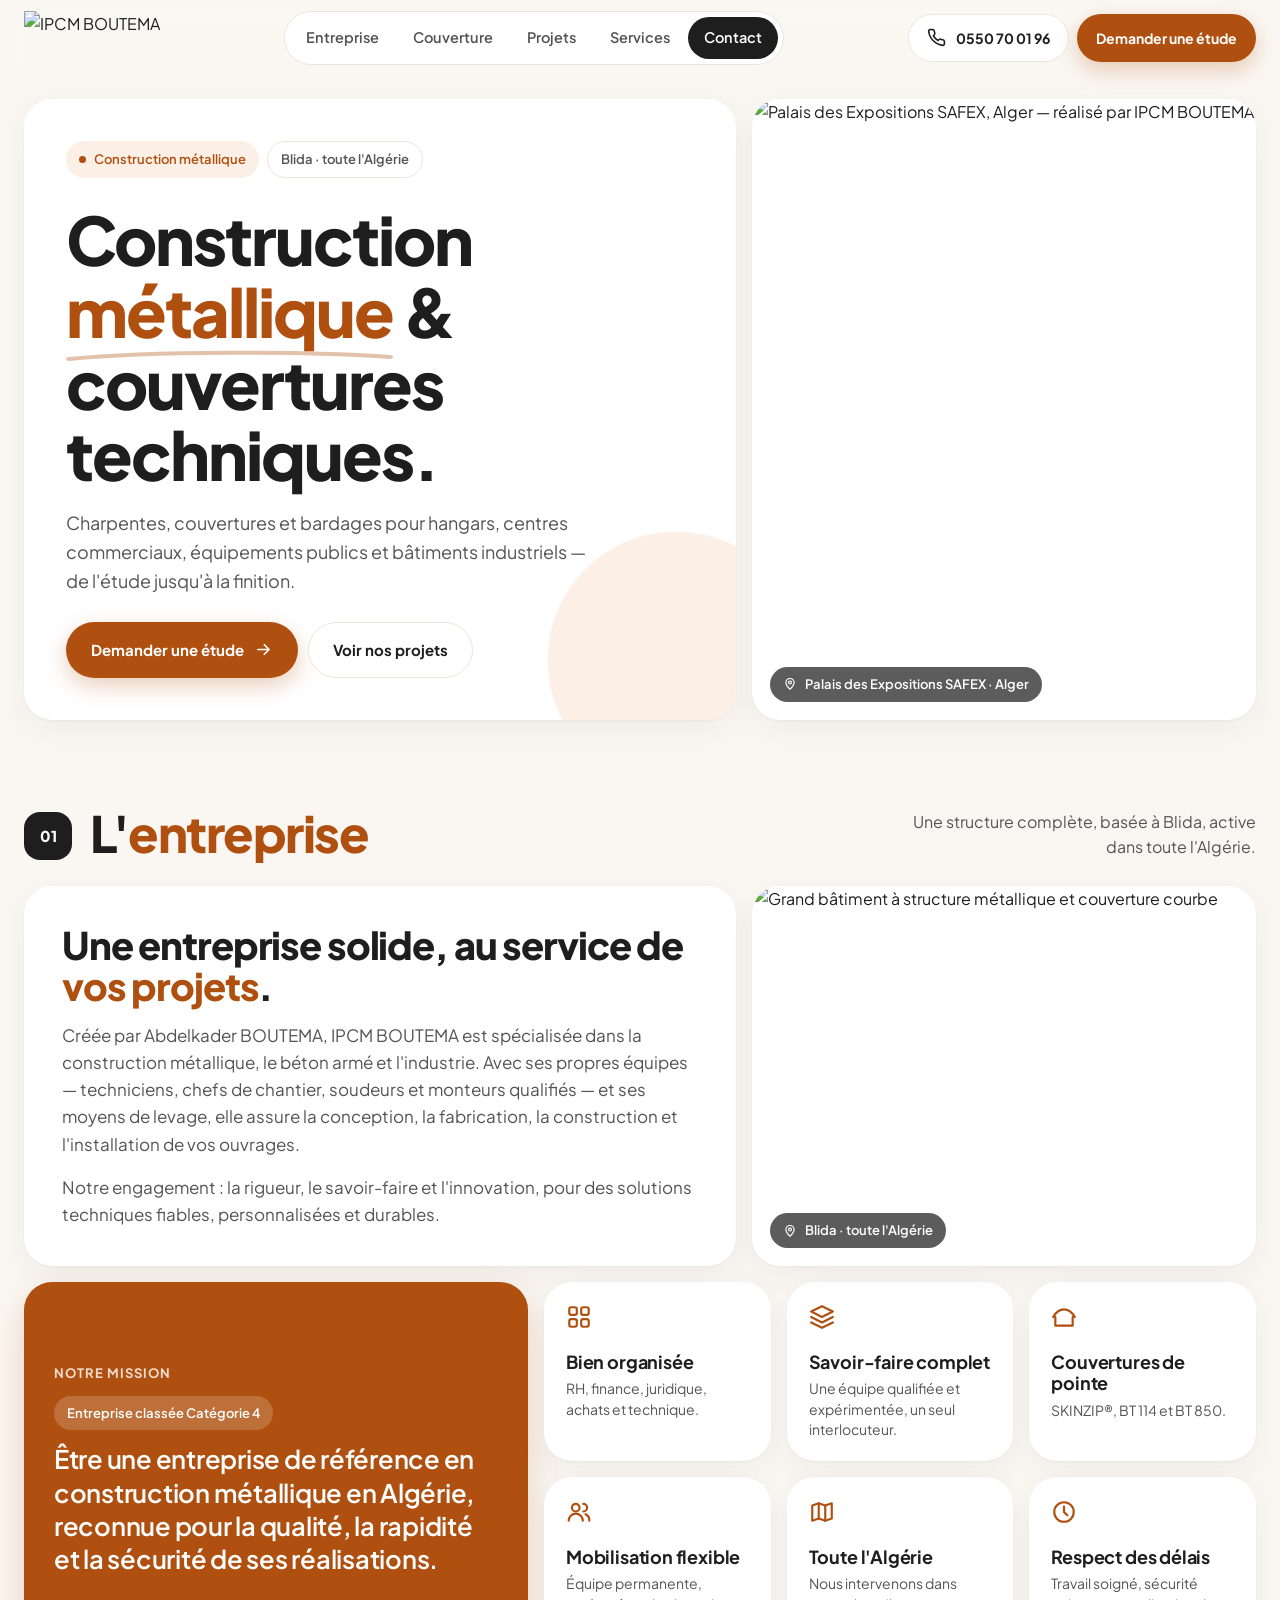
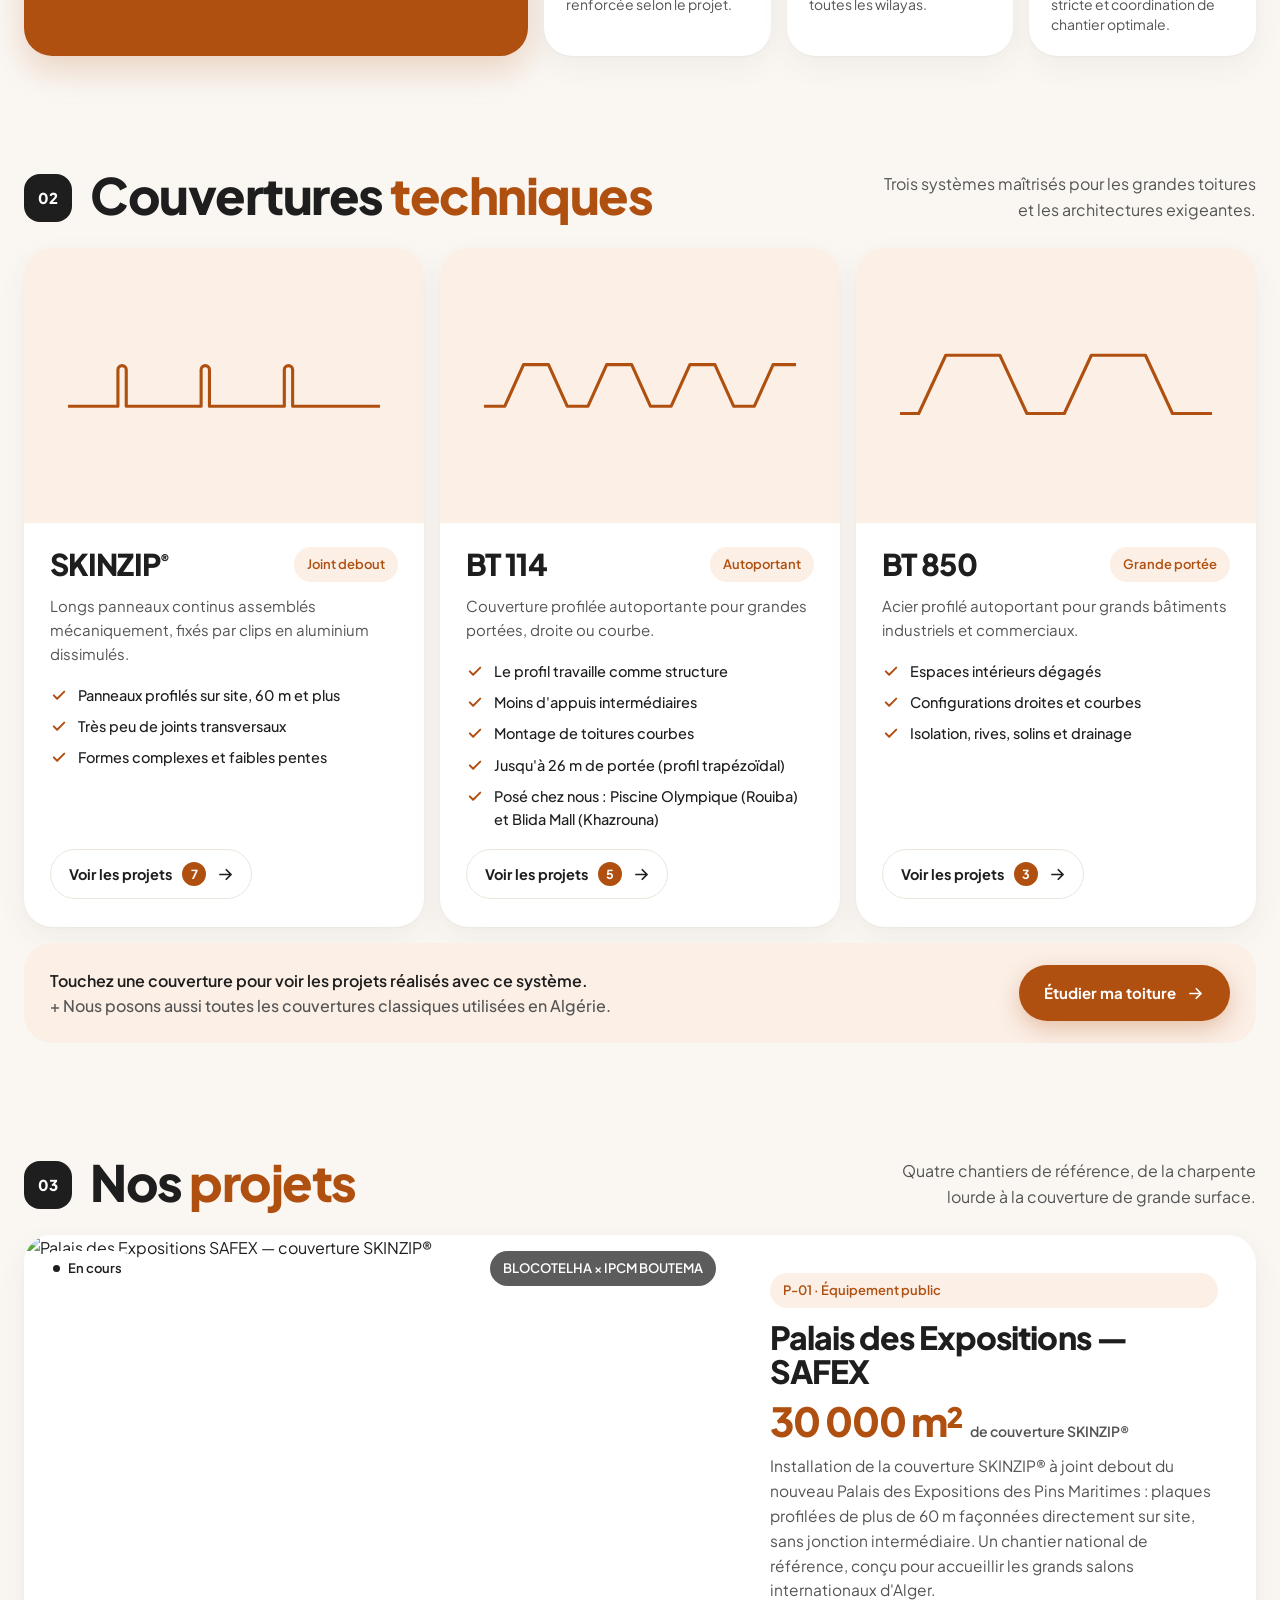
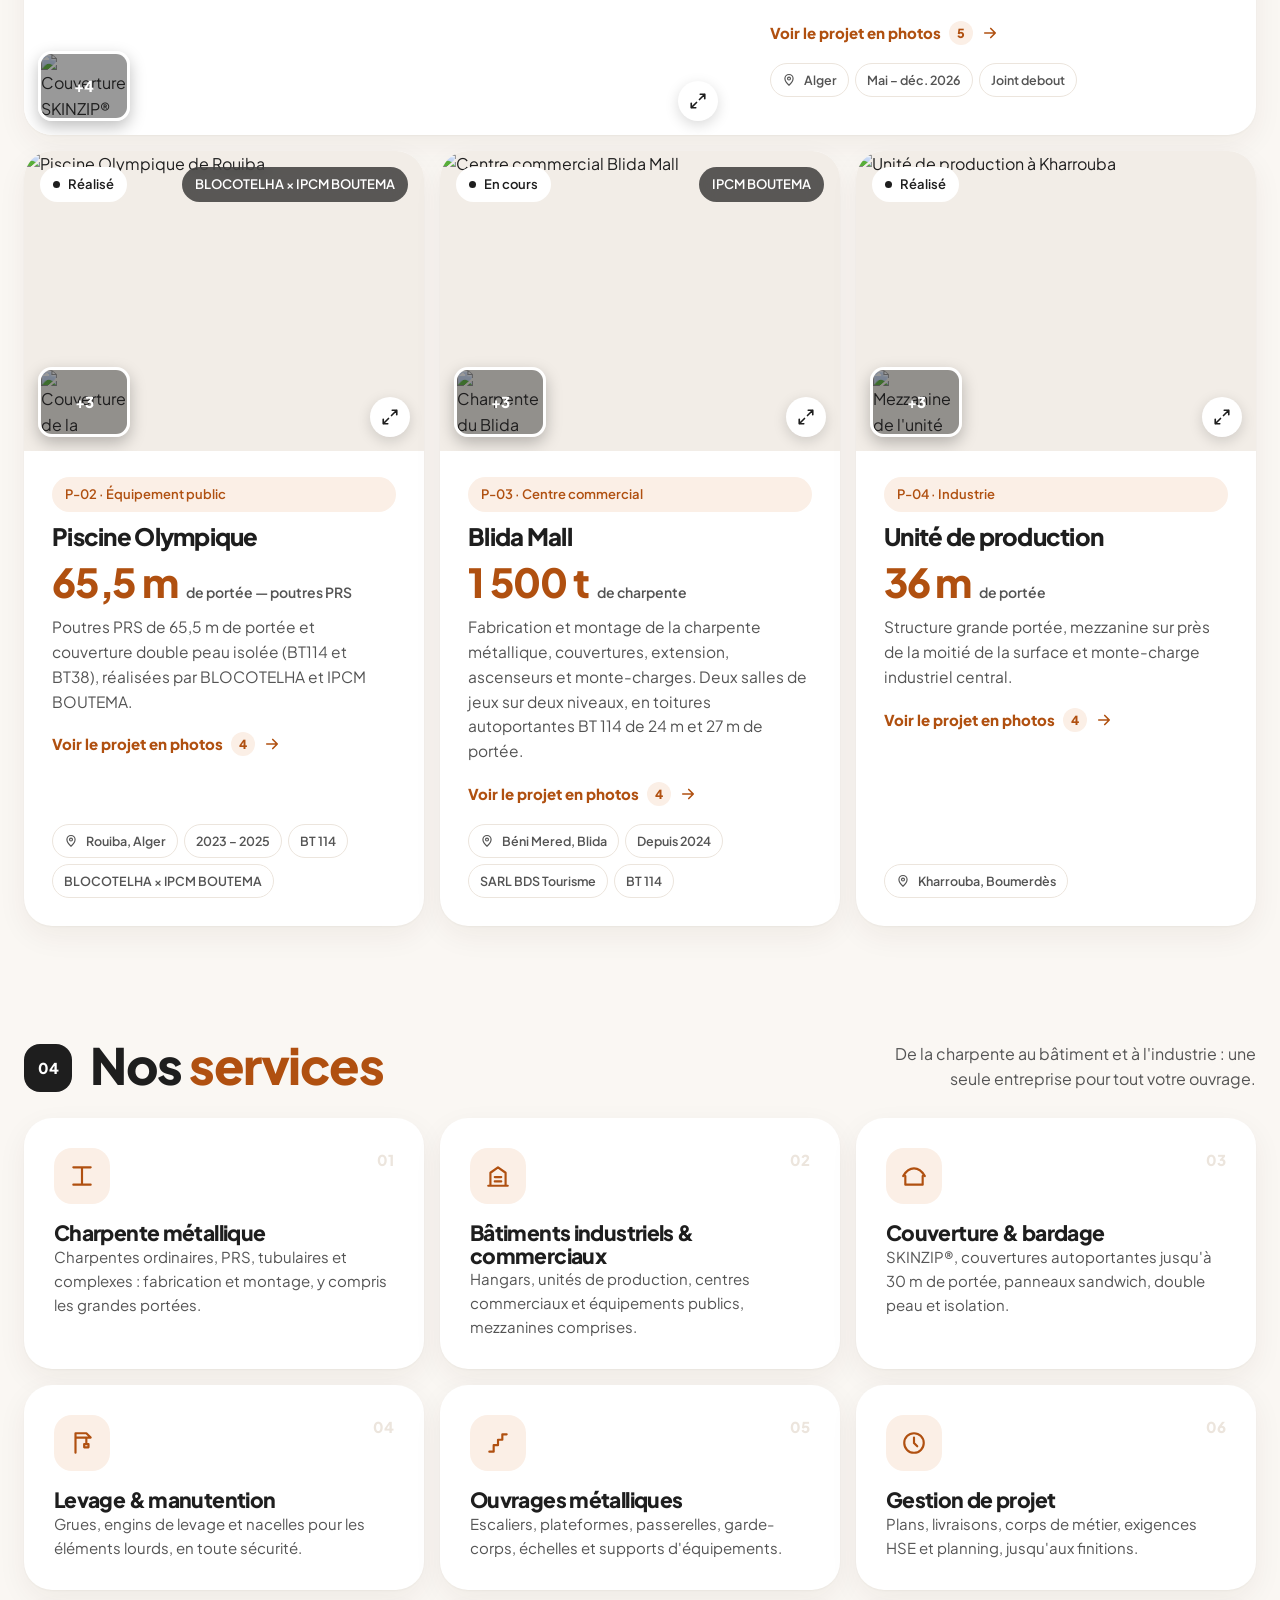
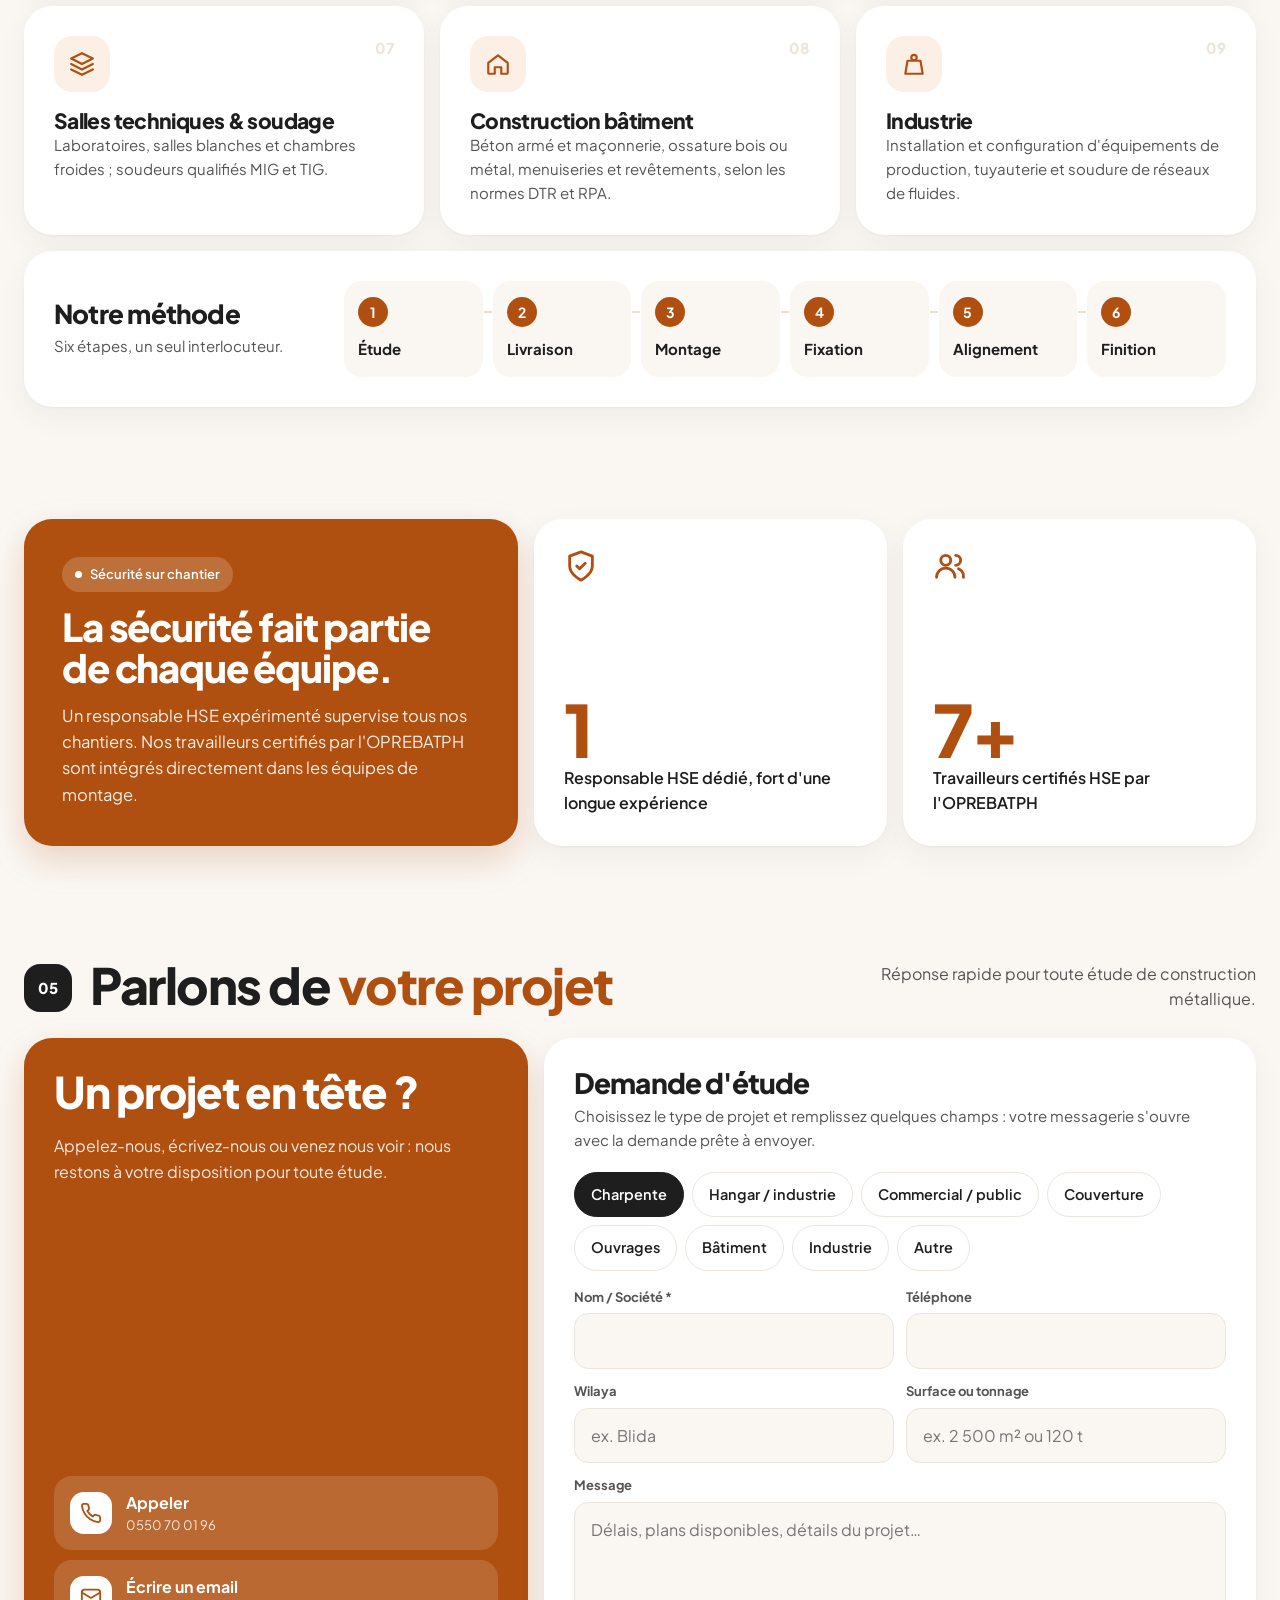
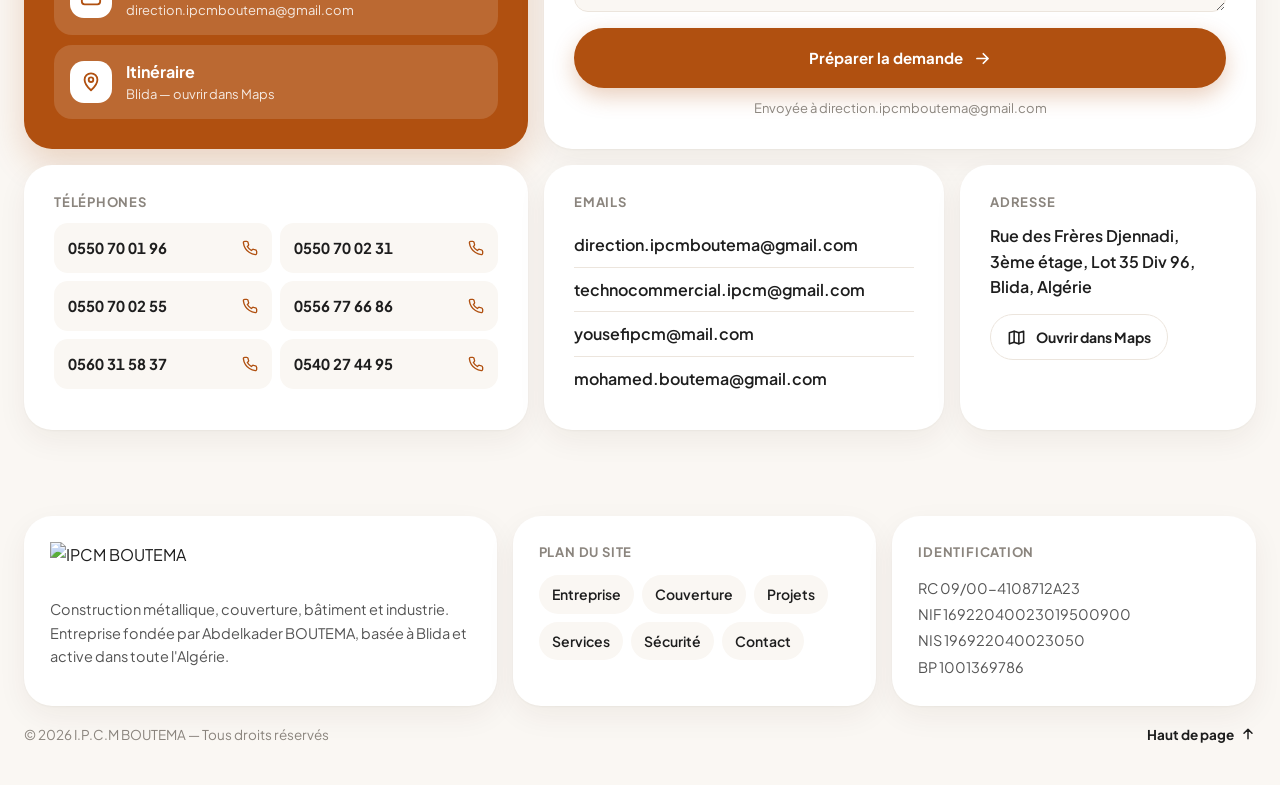
==== commit 3144e6df: "Add files via upload" ====
--- a/index.html
+++ b/index.html
@@ -10,7 +10,9 @@
 <meta property="og:description" content="Charpente, couverture, bardage et levage partout en Algérie. Entreprise basée à Blida.">
 <meta property="og:type" content="website">
 <meta property="og:url" content="https://www.ipcm-boutema.dz/">
-<link rel="icon" href="[data-uri]">
+<link rel="icon" href="favicon.png">
+<link rel="apple-touch-icon" href="favicon.png">
+<meta property="og:image" content="https://www.ipcm-boutema.dz/images/safex-aerien.jpg">
 <script>if("IntersectionObserver" in window)document.documentElement.classList.add("js");</script>
 <link rel="preconnect" href="https://fonts.googleapis.com">
 <link rel="preconnect" href="https://fonts.gstatic.com" crossorigin>
@@ -704,7 +706,7 @@
 </style>
 </head>
 <body class="intro-lock">
-<div class="intro" id="intro" aria-hidden="true"><div class="intro-in"><img src="[data-uri]" alt=""><div class="intro-bar"><span></span></div></div></div>
+<div class="intro" id="intro" aria-hidden="true"><div class="intro-in"><img src="images/logo-ipcm-boutema.png" alt=""><div class="intro-bar"><span></span></div></div></div>
 
 <!-- SVG icon sprite -->
 <svg width="0" height="0" style="position:absolute" aria-hidden="true">
@@ -740,7 +742,7 @@
 
 <header id="top">
   <div class="wrap nav">
-    <a class="logo" href="#accueil" aria-label="IPCM BOUTEMA — Accueil"><img src="[data-uri]" alt="IPCM BOUTEMA"></a>
+    <a class="logo" href="#accueil" aria-label="IPCM BOUTEMA — Accueil"><img src="images/logo-ipcm-boutema.png" alt="IPCM BOUTEMA"></a>
     <ul class="links" id="links">
       <li><a href="#entreprise">Entreprise</a></li>
       <li><a href="#couverture">Couverture</a></li>
@@ -785,7 +787,7 @@
       </div>
     </div>
     <div class="tile ph h-photo rv">
-      <img id="img-hero" src="[data-uri]